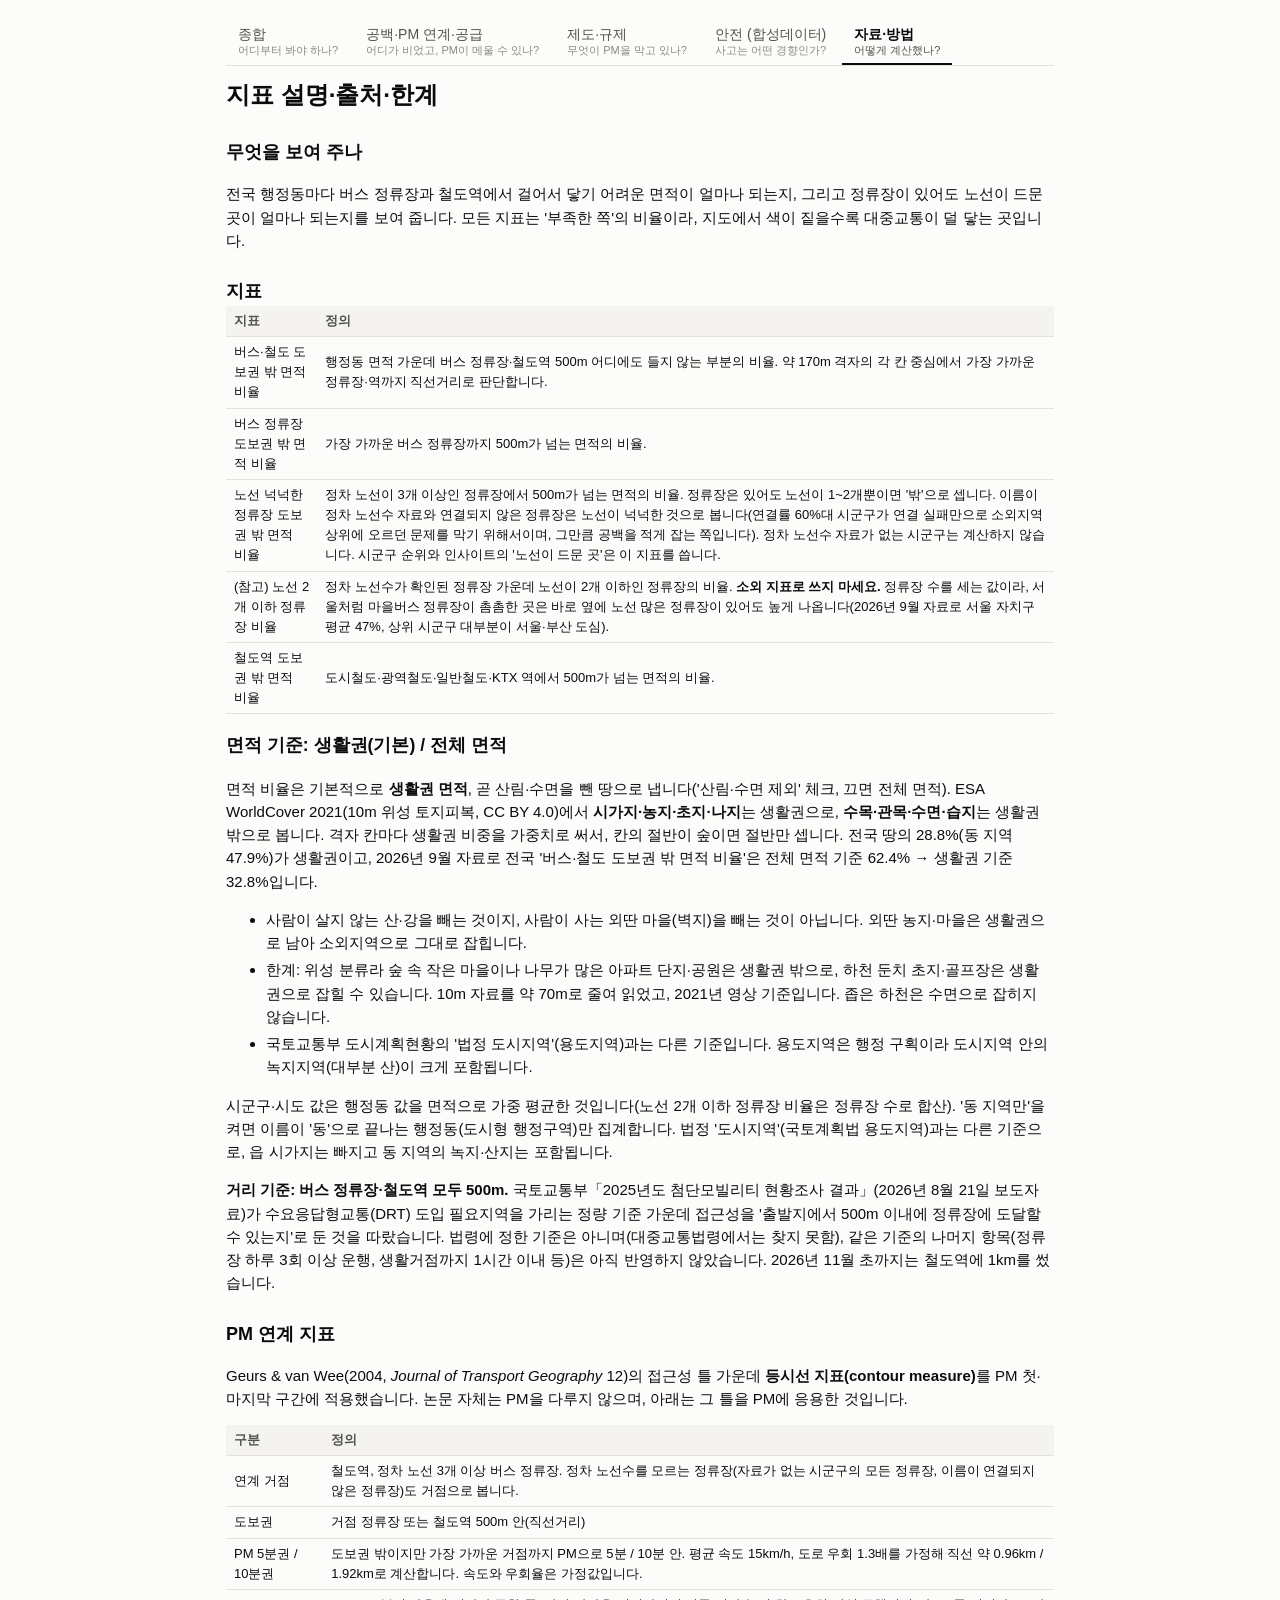
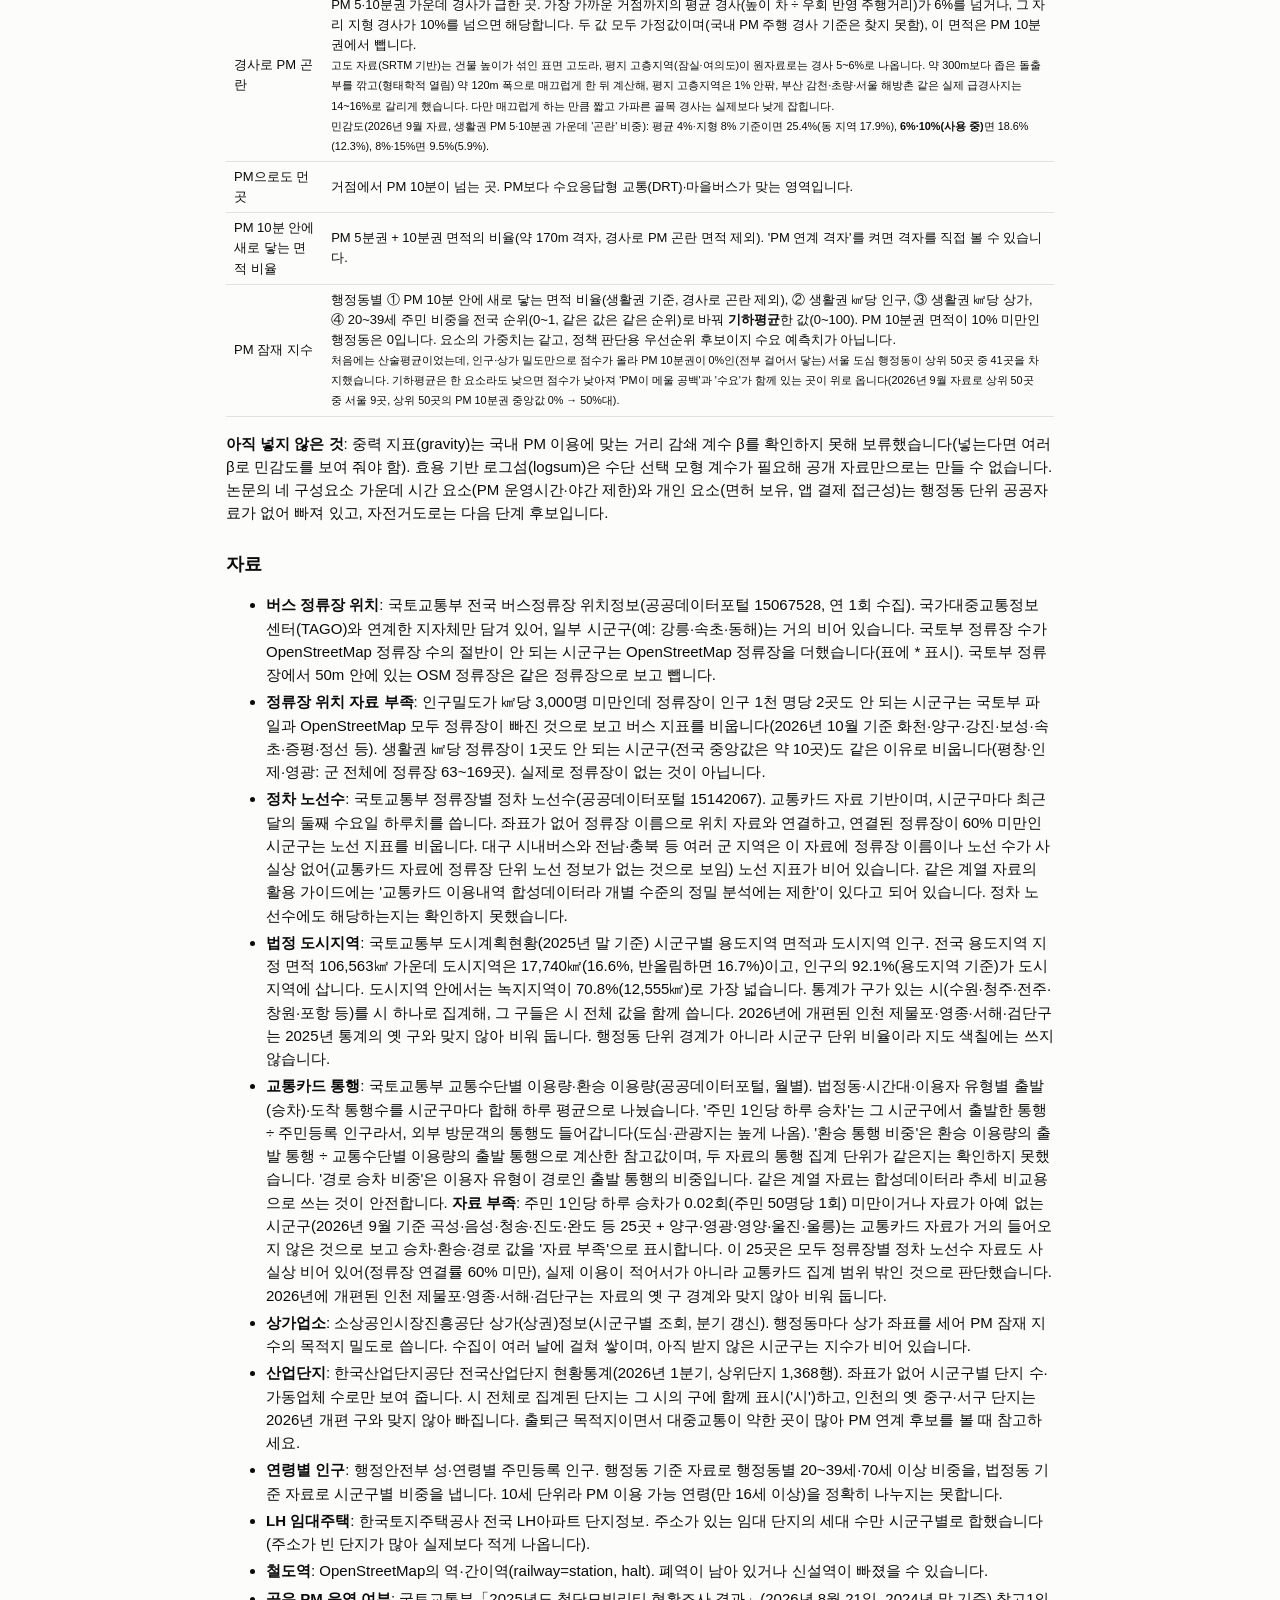
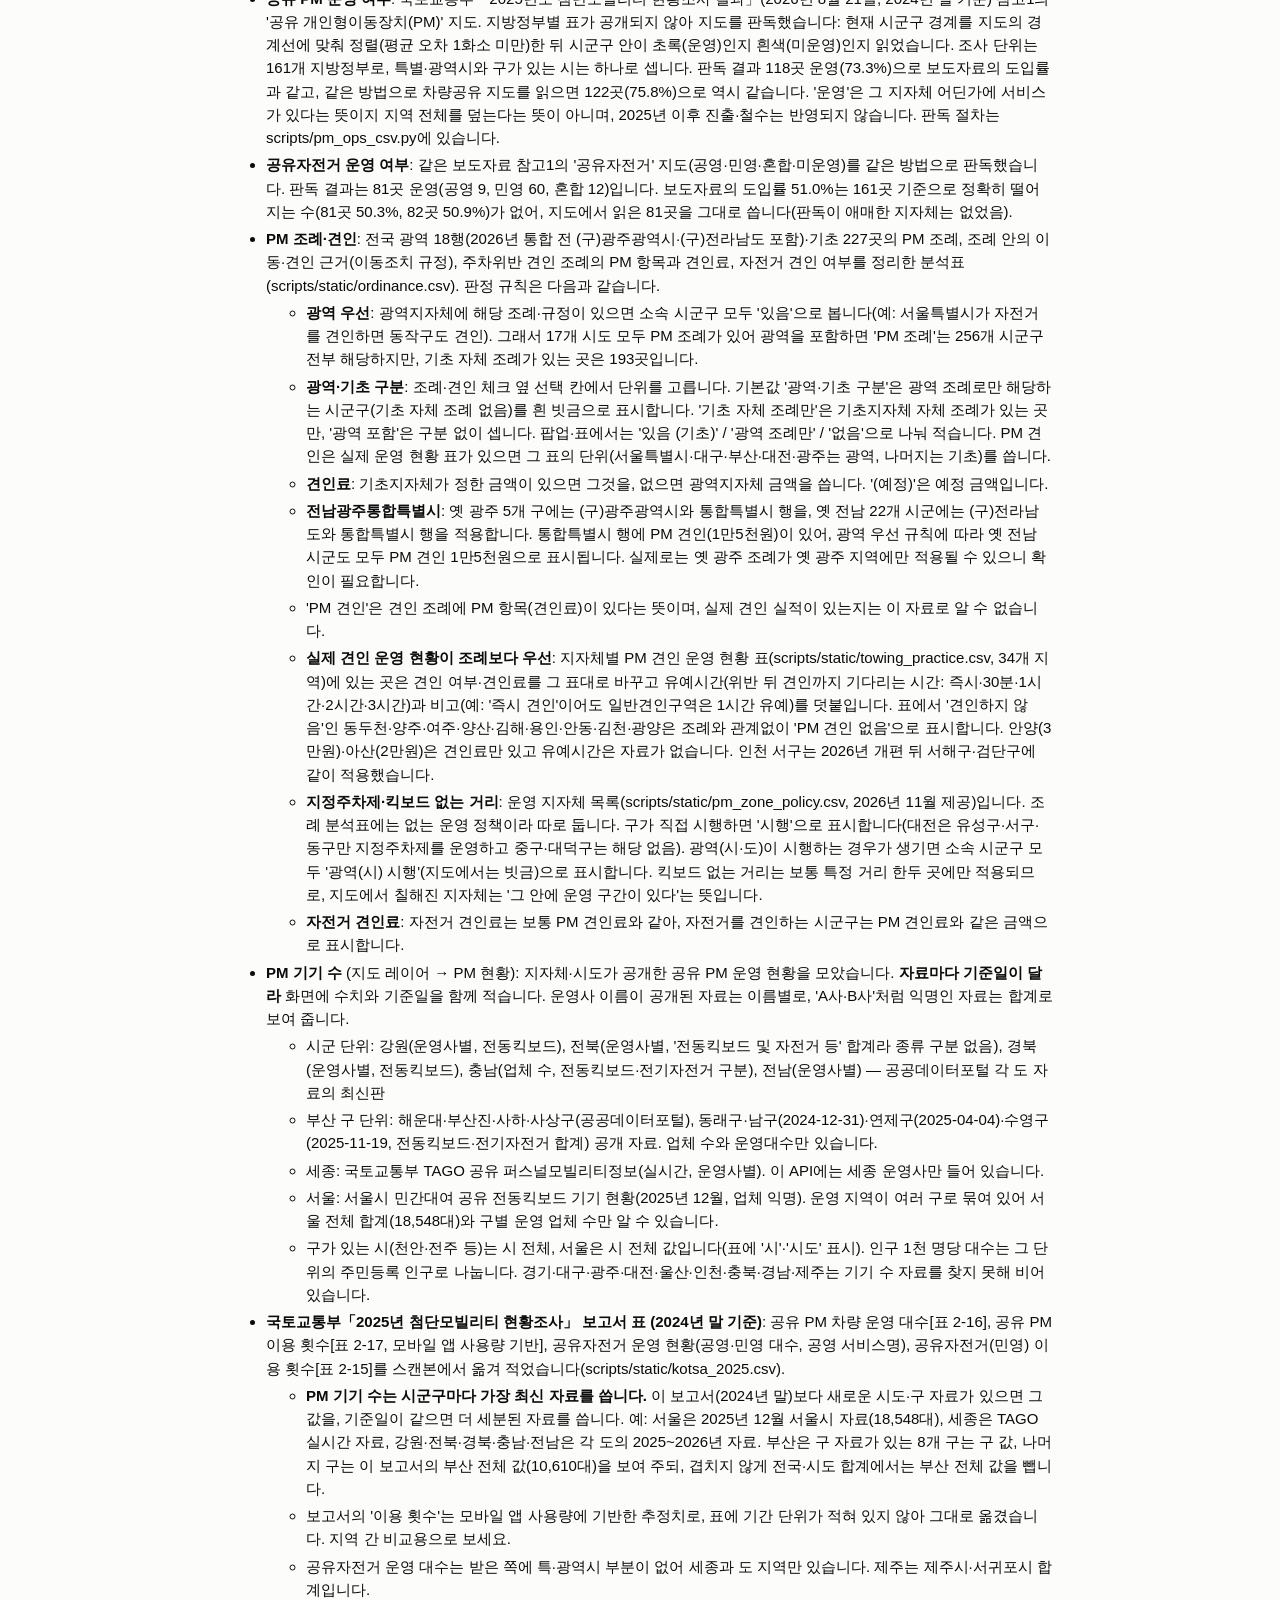
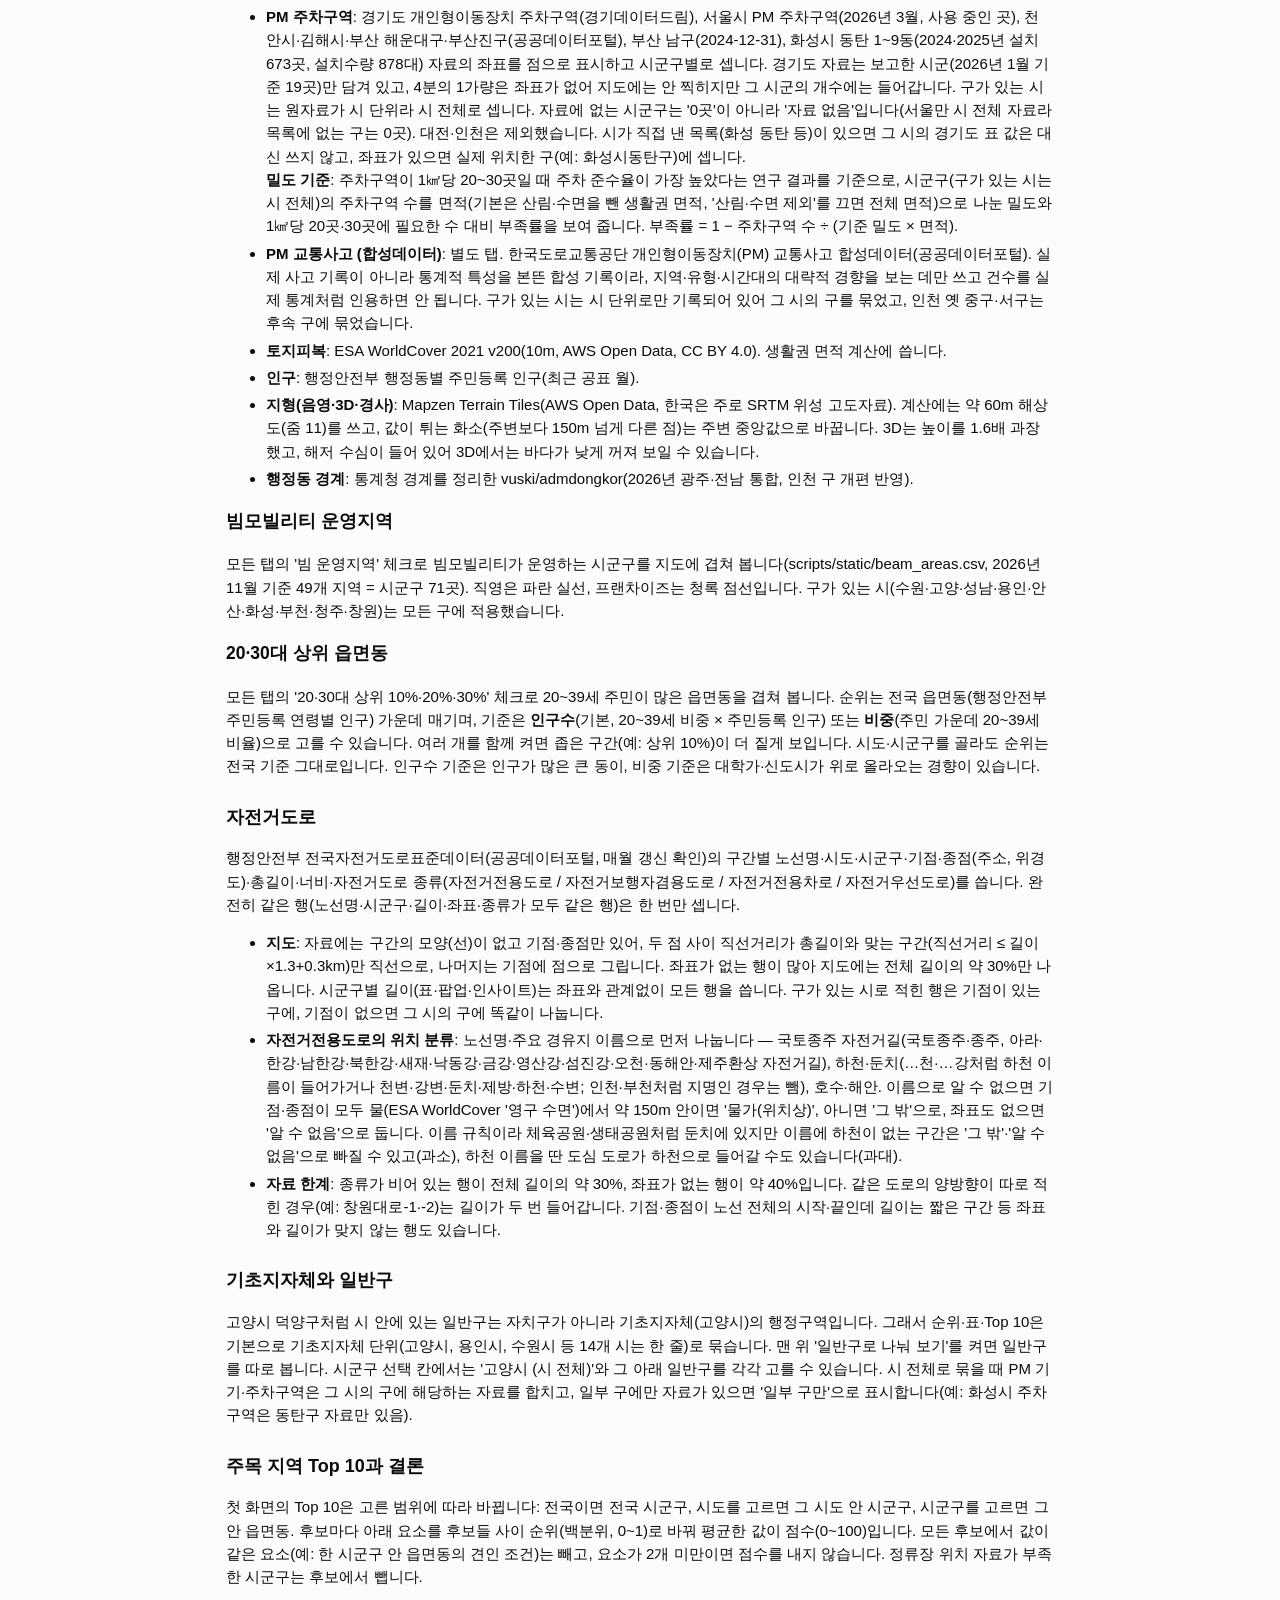
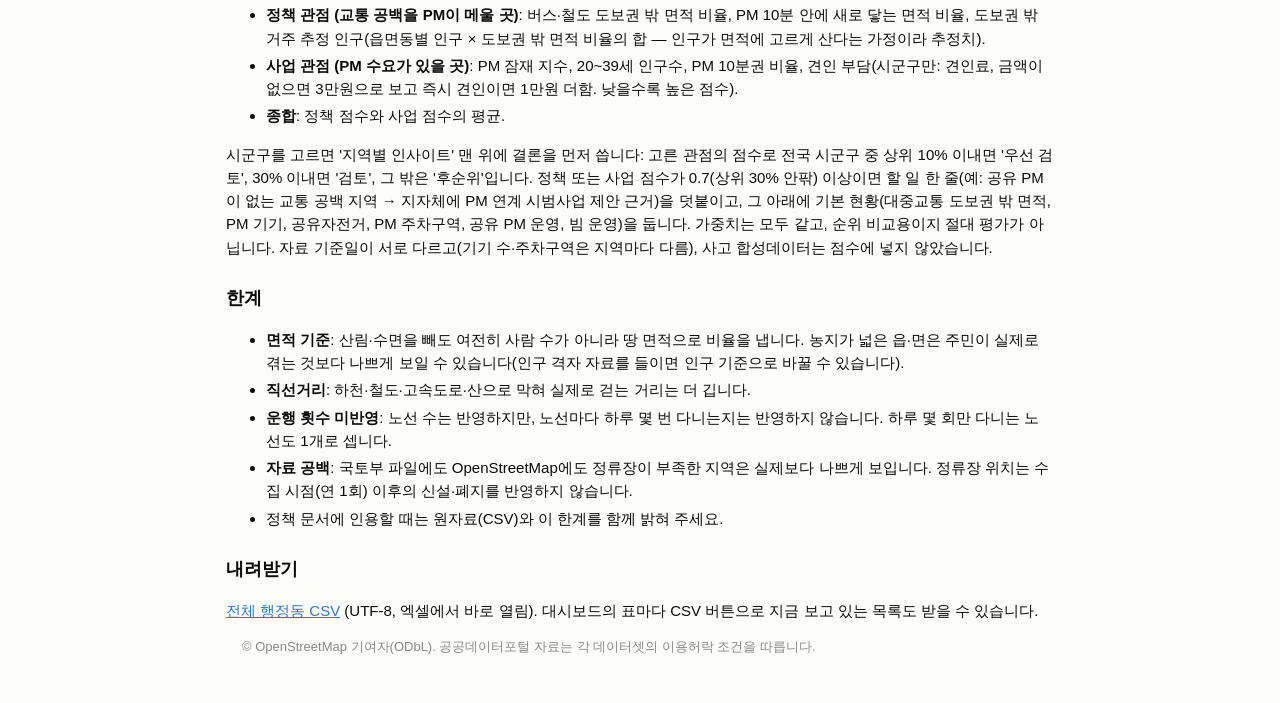
==== site/about.html @ 27a6f48d "자전거도로 (전국자전거도로표준데이터): 지도 레이어, 시군구별 길이, 전용도로의 하천·국토종주 비중 - fetch.py: bike_road (30일마다) - build.py: 구간" ====
<!doctype html>
<html lang="ko">
<head>
<meta charset="utf-8">
<meta name="viewport" content="width=device-width, initial-scale=1">
<title>지표 설명 · PM 대동여지도</title>
<link rel="stylesheet" href="style.css">
<style>main { max-width: 860px; margin: 0 auto; padding: 20px 16px 40px; } h2 { margin-top: 26px; } li { margin: 4px 0; } td, th { text-align: left; white-space: normal; }</style>
</head>
<body>
<main>
  <nav class="tabs"><a href="index.html#all">종합<small>어디부터 봐야 하나?</small></a><a href="index.html#pm">공백·PM 연계·공급<small>어디가 비었고, PM이 메울 수 있나?</small></a><a href="index.html#policy">제도·규제<small>무엇이 PM을 막고 있나?</small></a><a href="accidents.html">안전 (합성데이터)<small>사고는 어떤 경향인가?</small></a><a href="about.html" class="on" aria-current="page">자료·방법<small>어떻게 계산했나?</small></a></nav>
<h1>지표 설명·출처·한계</h1>

<h2>무엇을 보여 주나</h2>
<p>전국 행정동마다 버스 정류장과 철도역에서 걸어서 닿기 어려운 면적이 얼마나 되는지, 그리고 정류장이 있어도 노선이 드문 곳이 얼마나 되는지를 보여 줍니다. 모든 지표는 '부족한 쪽'의 비율이라, 지도에서 색이 짙을수록 대중교통이 덜 닿는 곳입니다.</p>

<h2>지표</h2>
<table>
<tr><th>지표</th><th>정의</th></tr>
<tr><td>버스·철도 도보권 밖 면적 비율</td><td>행정동 면적 가운데 버스 정류장·철도역 500m 어디에도 들지 않는 부분의 비율. 약 170m 격자의 각 칸 중심에서 가장 가까운 정류장·역까지 직선거리로 판단합니다.</td></tr>
<tr><td>버스 정류장 도보권 밖 면적 비율</td><td>가장 가까운 버스 정류장까지 500m가 넘는 면적의 비율.</td></tr>
<tr><td>노선 넉넉한 정류장 도보권 밖 면적 비율</td><td>정차 노선이 3개 이상인 정류장에서 500m가 넘는 면적의 비율. 정류장은 있어도 노선이 1~2개뿐이면 '밖'으로 셉니다. 이름이 정차 노선수 자료와 연결되지 않은 정류장은 노선이 넉넉한 것으로 봅니다(연결률 60%대 시군구가 연결 실패만으로 소외지역 상위에 오르던 문제를 막기 위해서이며, 그만큼 공백을 적게 잡는 쪽입니다). 정차 노선수 자료가 없는 시군구는 계산하지 않습니다. 시군구 순위와 인사이트의 '노선이 드문 곳'은 이 지표를 씁니다.</td></tr>
<tr><td>(참고) 노선 2개 이하 정류장 비율</td><td>정차 노선수가 확인된 정류장 가운데 노선이 2개 이하인 정류장의 비율. <b>소외 지표로 쓰지 마세요.</b> 정류장 수를 세는 값이라, 서울처럼 마을버스 정류장이 촘촘한 곳은 바로 옆에 노선 많은 정류장이 있어도 높게 나옵니다(2026년 9월 자료로 서울 자치구 평균 47%, 상위 시군구 대부분이 서울·부산 도심).</td></tr>
<tr><td>철도역 도보권 밖 면적 비율</td><td>도시철도·광역철도·일반철도·KTX 역에서 500m가 넘는 면적의 비율.</td></tr>
</table>
<h3>면적 기준: 생활권(기본) / 전체 면적</h3>
<p>면적 비율은 기본적으로 <b>생활권 면적</b>, 곧 산림·수면을 뺀 땅으로 냅니다('산림·수면 제외' 체크, 끄면 전체 면적). ESA WorldCover 2021(10m 위성 토지피복, CC BY 4.0)에서 <b>시가지·농지·초지·나지</b>는 생활권으로, <b>수목·관목·수면·습지</b>는 생활권 밖으로 봅니다. 격자 칸마다 생활권 비중을 가중치로 써서, 칸의 절반이 숲이면 절반만 셉니다. 전국 땅의 28.8%(동 지역 47.9%)가 생활권이고, 2026년 9월 자료로 전국 '버스·철도 도보권 밖 면적 비율'은 전체 면적 기준 62.4% → 생활권 기준 32.8%입니다.</p>
<ul>
<li>사람이 살지 않는 산·강을 빼는 것이지, 사람이 사는 외딴 마을(벽지)을 빼는 것이 아닙니다. 외딴 농지·마을은 생활권으로 남아 소외지역으로 그대로 잡힙니다.</li>
<li>한계: 위성 분류라 숲 속 작은 마을이나 나무가 많은 아파트 단지·공원은 생활권 밖으로, 하천 둔치 초지·골프장은 생활권으로 잡힐 수 있습니다. 10m 자료를 약 70m로 줄여 읽었고, 2021년 영상 기준입니다. 좁은 하천은 수면으로 잡히지 않습니다.</li>
<li>국토교통부 도시계획현황의 '법정 도시지역'(용도지역)과는 다른 기준입니다. 용도지역은 행정 구획이라 도시지역 안의 녹지지역(대부분 산)이 크게 포함됩니다.</li>
</ul>
<p>시군구·시도 값은 행정동 값을 면적으로 가중 평균한 것입니다(노선 2개 이하 정류장 비율은 정류장 수로 합산). '동 지역만'을 켜면 이름이 '동'으로 끝나는 행정동(도시형 행정구역)만 집계합니다. 법정 '도시지역'(국토계획법 용도지역)과는 다른 기준으로, 읍 시가지는 빠지고 동 지역의 녹지·산지는 포함됩니다.</p>
<p><b>거리 기준: 버스 정류장·철도역 모두 500m.</b> 국토교통부「2025년도 첨단모빌리티 현황조사 결과」(2026년 8월 21일 보도자료)가 수요응답형교통(DRT) 도입 필요지역을 가리는 정량 기준 가운데 접근성을 '출발지에서 500m 이내에 정류장에 도달할 수 있는지'로 둔 것을 따랐습니다. 법령에 정한 기준은 아니며(대중교통법령에서는 찾지 못함), 같은 기준의 나머지 항목(정류장 하루 3회 이상 운행, 생활거점까지 1시간 이내 등)은 아직 반영하지 않았습니다. 2026년 11월 초까지는 철도역에 1km를 썼습니다.</p>

<h2>PM 연계 지표</h2>
<p>Geurs &amp; van Wee(2004, <i>Journal of Transport Geography</i> 12)의 접근성 틀 가운데 <b>등시선 지표(contour measure)</b>를 PM 첫·마지막 구간에 적용했습니다. 논문 자체는 PM을 다루지 않으며, 아래는 그 틀을 PM에 응용한 것입니다.</p>
<table>
<tr><th>구분</th><th>정의</th></tr>
<tr><td>연계 거점</td><td>철도역, 정차 노선 3개 이상 버스 정류장. 정차 노선수를 모르는 정류장(자료가 없는 시군구의 모든 정류장, 이름이 연결되지 않은 정류장)도 거점으로 봅니다.</td></tr>
<tr><td>도보권</td><td>거점 정류장 또는 철도역 500m 안(직선거리)</td></tr>
<tr><td>PM 5분권 / 10분권</td><td>도보권 밖이지만 가장 가까운 거점까지 PM으로 5분 / 10분 안. 평균 속도 15km/h, 도로 우회 1.3배를 가정해 직선 약 0.96km / 1.92km로 계산합니다. 속도와 우회율은 가정값입니다.</td></tr>
<tr><td>경사로 PM 곤란</td><td>PM 5·10분권 가운데 경사가 급한 곳. 가장 가까운 거점까지의 평균 경사(높이 차 ÷ 우회 반영 주행거리)가 6%를 넘거나, 그 자리 지형 경사가 10%를 넘으면 해당합니다. 두 값 모두 가정값이며(국내 PM 주행 경사 기준은 찾지 못함), 이 면적은 PM 10분권에서 뺍니다.<br><small>고도 자료(SRTM 기반)는 건물 높이가 섞인 표면 고도라, 평지 고층지역(잠실·여의도)이 원자료로는 경사 5~6%로 나옵니다. 약 300m보다 좁은 돌출부를 깎고(형태학적 열림) 약 120m 폭으로 매끄럽게 한 뒤 계산해, 평지 고층지역은 1% 안팎, 부산 감천·초량·서울 해방촌 같은 실제 급경사지는 14~16%로 갈리게 했습니다. 다만 매끄럽게 하는 만큼 짧고 가파른 골목 경사는 실제보다 낮게 잡힙니다.</small><br><small>민감도(2026년 9월 자료, 생활권 PM 5·10분권 가운데 '곤란' 비중): 평균 4%·지형 8% 기준이면 25.4%(동 지역 17.9%), <b>6%·10%(사용 중)</b>면 18.6%(12.3%), 8%·15%면 9.5%(5.9%).</small></td></tr>
<tr><td>PM으로도 먼 곳</td><td>거점에서 PM 10분이 넘는 곳. PM보다 수요응답형 교통(DRT)·마을버스가 맞는 영역입니다.</td></tr>
<tr><td>PM 10분 안에 새로 닿는 면적 비율</td><td>PM 5분권 + 10분권 면적의 비율(약 170m 격자, 경사로 PM 곤란 면적 제외). 'PM 연계 격자'를 켜면 격자를 직접 볼 수 있습니다.</td></tr>
<tr><td>PM 잠재 지수</td><td>행정동별 ① PM 10분 안에 새로 닿는 면적 비율(생활권 기준, 경사로 곤란 제외), ② 생활권 ㎢당 인구, ③ 생활권 ㎢당 상가, ④ 20~39세 주민 비중을 전국 순위(0~1, 같은 값은 같은 순위)로 바꿔 <b>기하평균</b>한 값(0~100). PM 10분권 면적이 10% 미만인 행정동은 0입니다. 요소의 가중치는 같고, 정책 판단용 우선순위 후보이지 수요 예측치가 아닙니다.<br><small>처음에는 산술평균이었는데, 인구·상가 밀도만으로 점수가 올라 PM 10분권이 0%인(전부 걸어서 닿는) 서울 도심 행정동이 상위 50곳 중 41곳을 차지했습니다. 기하평균은 한 요소라도 낮으면 점수가 낮아져 'PM이 메울 공백'과 '수요'가 함께 있는 곳이 위로 옵니다(2026년 9월 자료로 상위 50곳 중 서울 9곳, 상위 50곳의 PM 10분권 중앙값 0% → 50%대).</small></td></tr>
</table>
<p><b>아직 넣지 않은 것</b>: 중력 지표(gravity)는 국내 PM 이용에 맞는 거리 감쇄 계수 β를 확인하지 못해 보류했습니다(넣는다면 여러 β로 민감도를 보여 줘야 함). 효용 기반 로그섬(logsum)은 수단 선택 모형 계수가 필요해 공개 자료만으로는 만들 수 없습니다. 논문의 네 구성요소 가운데 시간 요소(PM 운영시간·야간 제한)와 개인 요소(면허 보유, 앱 결제 접근성)는 행정동 단위 공공자료가 없어 빠져 있고, 자전거도로는 다음 단계 후보입니다.</p>

<h2>자료</h2>
<ul>
<li><b>버스 정류장 위치</b>: 국토교통부 전국 버스정류장 위치정보(공공데이터포털 15067528, 연 1회 수집). 국가대중교통정보센터(TAGO)와 연계한 지자체만 담겨 있어, 일부 시군구(예: 강릉·속초·동해)는 거의 비어 있습니다. 국토부 정류장 수가 OpenStreetMap 정류장 수의 절반이 안 되는 시군구는 OpenStreetMap 정류장을 더했습니다(표에 * 표시). 국토부 정류장에서 50m 안에 있는 OSM 정류장은 같은 정류장으로 보고 뺍니다.</li>
<li><b>정류장 위치 자료 부족</b>: 인구밀도가 ㎢당 3,000명 미만인데 정류장이 인구 1천 명당 2곳도 안 되는 시군구는 국토부 파일과 OpenStreetMap 모두 정류장이 빠진 것으로 보고 버스 지표를 비웁니다(2026년 10월 기준 화천·양구·강진·보성·속초·증평·정선 등). 생활권 ㎢당 정류장이 1곳도 안 되는 시군구(전국 중앙값은 약 10곳)도 같은 이유로 비웁니다(평창·인제·영광: 군 전체에 정류장 63~169곳). 실제로 정류장이 없는 것이 아닙니다.</li>
<li><b>정차 노선수</b>: 국토교통부 정류장별 정차 노선수(공공데이터포털 15142067). 교통카드 자료 기반이며, 시군구마다 최근 달의 둘째 수요일 하루치를 씁니다. 좌표가 없어 정류장 이름으로 위치 자료와 연결하고, 연결된 정류장이 60% 미만인 시군구는 노선 지표를 비웁니다. 대구 시내버스와 전남·충북 등 여러 군 지역은 이 자료에 정류장 이름이나 노선 수가 사실상 없어(교통카드 자료에 정류장 단위 노선 정보가 없는 것으로 보임) 노선 지표가 비어 있습니다. 같은 계열 자료의 활용 가이드에는 '교통카드 이용내역 합성데이터라 개별 수준의 정밀 분석에는 제한'이 있다고 되어 있습니다. 정차 노선수에도 해당하는지는 확인하지 못했습니다.</li>
<li><b>법정 도시지역</b>: 국토교통부 도시계획현황(2025년 말 기준) 시군구별 용도지역 면적과 도시지역 인구. 전국 용도지역 지정 면적 106,563㎢ 가운데 도시지역은 17,740㎢(16.6%, 반올림하면 16.7%)이고, 인구의 92.1%(용도지역 기준)가 도시지역에 삽니다. 도시지역 안에서는 녹지지역이 70.8%(12,555㎢)로 가장 넓습니다. 통계가 구가 있는 시(수원·청주·전주·창원·포항 등)를 시 하나로 집계해, 그 구들은 시 전체 값을 함께 씁니다. 2026년에 개편된 인천 제물포·영종·서해·검단구는 2025년 통계의 옛 구와 맞지 않아 비워 둡니다. 행정동 단위 경계가 아니라 시군구 단위 비율이라 지도 색칠에는 쓰지 않습니다.</li>
<li><b>교통카드 통행</b>: 국토교통부 교통수단별 이용량·환승 이용량(공공데이터포털, 월별). 법정동·시간대·이용자 유형별 출발(승차)·도착 통행수를 시군구마다 합해 하루 평균으로 나눴습니다. '주민 1인당 하루 승차'는 그 시군구에서 출발한 통행 ÷ 주민등록 인구라서, 외부 방문객의 통행도 들어갑니다(도심·관광지는 높게 나옴). '환승 통행 비중'은 환승 이용량의 출발 통행 ÷ 교통수단별 이용량의 출발 통행으로 계산한 참고값이며, 두 자료의 통행 집계 단위가 같은지는 확인하지 못했습니다. '경로 승차 비중'은 이용자 유형이 경로인 출발 통행의 비중입니다. 같은 계열 자료는 합성데이터라 추세 비교용으로 쓰는 것이 안전합니다. <b>자료 부족</b>: 주민 1인당 하루 승차가 0.02회(주민 50명당 1회) 미만이거나 자료가 아예 없는 시군구(2026년 9월 기준 곡성·음성·청송·진도·완도 등 25곳 + 양구·영광·영양·울진·울릉)는 교통카드 자료가 거의 들어오지 않은 것으로 보고 승차·환승·경로 값을 '자료 부족'으로 표시합니다. 이 25곳은 모두 정류장별 정차 노선수 자료도 사실상 비어 있어(정류장 연결률 60% 미만), 실제 이용이 적어서가 아니라 교통카드 집계 범위 밖인 것으로 판단했습니다. 2026년에 개편된 인천 제물포·영종·서해·검단구는 자료의 옛 구 경계와 맞지 않아 비워 둡니다.</li>
<li><b>상가업소</b>: 소상공인시장진흥공단 상가(상권)정보(시군구별 조회, 분기 갱신). 행정동마다 상가 좌표를 세어 PM 잠재 지수의 목적지 밀도로 씁니다. 수집이 여러 날에 걸쳐 쌓이며, 아직 받지 않은 시군구는 지수가 비어 있습니다.</li>
<li><b>산업단지</b>: 한국산업단지공단 전국산업단지 현황통계(2026년 1분기, 상위단지 1,368행). 좌표가 없어 시군구별 단지 수·가동업체 수로만 보여 줍니다. 시 전체로 집계된 단지는 그 시의 구에 함께 표시('시')하고, 인천의 옛 중구·서구 단지는 2026년 개편 구와 맞지 않아 빠집니다. 출퇴근 목적지이면서 대중교통이 약한 곳이 많아 PM 연계 후보를 볼 때 참고하세요.</li>
<li><b>연령별 인구</b>: 행정안전부 성·연령별 주민등록 인구. 행정동 기준 자료로 행정동별 20~39세·70세 이상 비중을, 법정동 기준 자료로 시군구별 비중을 냅니다. 10세 단위라 PM 이용 가능 연령(만 16세 이상)을 정확히 나누지는 못합니다.</li>
<li><b>LH 임대주택</b>: 한국토지주택공사 전국 LH아파트 단지정보. 주소가 있는 임대 단지의 세대 수만 시군구별로 합했습니다(주소가 빈 단지가 많아 실제보다 적게 나옵니다).</li>
<li><b>철도역</b>: OpenStreetMap의 역·간이역(railway=station, halt). 폐역이 남아 있거나 신설역이 빠졌을 수 있습니다.</li>
<li><b>공유 PM 운영 여부</b>: 국토교통부「2025년도 첨단모빌리티 현황조사 결과」(2026년 8월 21일, 2024년 말 기준) 참고1의 '공유 개인형이동장치(PM)' 지도. 지방정부별 표가 공개되지 않아 지도를 판독했습니다: 현재 시군구 경계를 지도의 경계선에 맞춰 정렬(평균 오차 1화소 미만)한 뒤 시군구 안이 초록(운영)인지 흰색(미운영)인지 읽었습니다. 조사 단위는 161개 지방정부로, 특별·광역시와 구가 있는 시는 하나로 셉니다. 판독 결과 118곳 운영(73.3%)으로 보도자료의 도입률과 같고, 같은 방법으로 차량공유 지도를 읽으면 122곳(75.8%)으로 역시 같습니다. '운영'은 그 지자체 어딘가에 서비스가 있다는 뜻이지 지역 전체를 덮는다는 뜻이 아니며, 2025년 이후 진출·철수는 반영되지 않습니다. 판독 절차는 scripts/pm_ops_csv.py에 있습니다.</li>
<li><b>공유자전거 운영 여부</b>: 같은 보도자료 참고1의 '공유자전거' 지도(공영·민영·혼합·미운영)를 같은 방법으로 판독했습니다. 판독 결과는 81곳 운영(공영 9, 민영 60, 혼합 12)입니다. 보도자료의 도입률 51.0%는 161곳 기준으로 정확히 떨어지는 수(81곳 50.3%, 82곳 50.9%)가 없어, 지도에서 읽은 81곳을 그대로 씁니다(판독이 애매한 지자체는 없었음).</li>
<li><b>PM 조례·견인</b>: 전국 광역 18행(2026년 통합 전 (구)광주광역시·(구)전라남도 포함)·기초 227곳의 PM 조례, 조례 안의 이동·견인 근거(이동조치 규정), 주차위반 견인 조례의 PM 항목과 견인료, 자전거 견인 여부를 정리한 분석표(scripts/static/ordinance.csv). 판정 규칙은 다음과 같습니다.
  <ul>
  <li><b>광역 우선</b>: 광역지자체에 해당 조례·규정이 있으면 소속 시군구 모두 '있음'으로 봅니다(예: 서울특별시가 자전거를 견인하면 동작구도 견인). 그래서 17개 시도 모두 PM 조례가 있어 광역을 포함하면 'PM 조례'는 256개 시군구 전부 해당하지만, 기초 자체 조례가 있는 곳은 193곳입니다.</li>
  <li><b>광역·기초 구분</b>: 조례·견인 체크 옆 선택 칸에서 단위를 고릅니다. 기본값 '광역·기초 구분'은 광역 조례로만 해당하는 시군구(기초 자체 조례 없음)를 흰 빗금으로 표시합니다. '기초 자체 조례만'은 기초지자체 자체 조례가 있는 곳만, '광역 포함'은 구분 없이 셉니다. 팝업·표에서는 '있음 (기초)' / '광역 조례만' / '없음'으로 나눠 적습니다. PM 견인은 실제 운영 현황 표가 있으면 그 표의 단위(서울특별시·대구·부산·대전·광주는 광역, 나머지는 기초)를 씁니다.</li>
  <li><b>견인료</b>: 기초지자체가 정한 금액이 있으면 그것을, 없으면 광역지자체 금액을 씁니다. '(예정)'은 예정 금액입니다.</li>
  <li><b>전남광주통합특별시</b>: 옛 광주 5개 구에는 (구)광주광역시와 통합특별시 행을, 옛 전남 22개 시군에는 (구)전라남도와 통합특별시 행을 적용합니다. 통합특별시 행에 PM 견인(1만5천원)이 있어, 광역 우선 규칙에 따라 옛 전남 시군도 모두 PM 견인 1만5천원으로 표시됩니다. 실제로는 옛 광주 조례가 옛 광주 지역에만 적용될 수 있으니 확인이 필요합니다.</li>
  <li>'PM 견인'은 견인 조례에 PM 항목(견인료)이 있다는 뜻이며, 실제 견인 실적이 있는지는 이 자료로 알 수 없습니다.</li>
  <li><b>실제 견인 운영 현황이 조례보다 우선</b>: 지자체별 PM 견인 운영 현황 표(scripts/static/towing_practice.csv, 34개 지역)에 있는 곳은 견인 여부·견인료를 그 표대로 바꾸고 유예시간(위반 뒤 견인까지 기다리는 시간: 즉시·30분·1시간·2시간·3시간)과 비고(예: '즉시 견인'이어도 일반견인구역은 1시간 유예)를 덧붙입니다. 표에서 '견인하지 않음'인 동두천·양주·여주·양산·김해·용인·안동·김천·광양은 조례와 관계없이 'PM 견인 없음'으로 표시합니다. 안양(3만원)·아산(2만원)은 견인료만 있고 유예시간은 자료가 없습니다. 인천 서구는 2026년 개편 뒤 서해구·검단구에 같이 적용했습니다.</li>
  <li><b>지정주차제·킥보드 없는 거리</b>: 운영 지자체 목록(scripts/static/pm_zone_policy.csv, 2026년 11월 제공)입니다. 조례 분석표에는 없는 운영 정책이라 따로 둡니다. 구가 직접 시행하면 '시행'으로 표시합니다(대전은 유성구·서구·동구만 지정주차제를 운영하고 중구·대덕구는 해당 없음). 광역(시·도)이 시행하는 경우가 생기면 소속 시군구 모두 '광역(시) 시행'(지도에서는 빗금)으로 표시합니다. 킥보드 없는 거리는 보통 특정 거리 한두 곳에만 적용되므로, 지도에서 칠해진 지자체는 '그 안에 운영 구간이 있다'는 뜻입니다.</li>
  <li><b>자전거 견인료</b>: 자전거 견인료는 보통 PM 견인료와 같아, 자전거를 견인하는 시군구는 PM 견인료와 같은 금액으로 표시합니다.</li>
  </ul></li>
<li><b>PM 기기 수</b> (지도 레이어 → PM 현황): 지자체·시도가 공개한 공유 PM 운영 현황을 모았습니다. <b>자료마다 기준일이 달라</b> 화면에 수치와 기준일을 함께 적습니다. 운영사 이름이 공개된 자료는 이름별로, 'A사·B사'처럼 익명인 자료는 합계로 보여 줍니다.
  <ul>
  <li>시군 단위: 강원(운영사별, 전동킥보드), 전북(운영사별, '전동킥보드 및 자전거 등' 합계라 종류 구분 없음), 경북(운영사별, 전동킥보드), 충남(업체 수, 전동킥보드·전기자전거 구분), 전남(운영사별) — 공공데이터포털 각 도 자료의 최신판</li>
  <li>부산 구 단위: 해운대·부산진·사하·사상구(공공데이터포털), 동래구·남구(2024-12-31)·연제구(2025-04-04)·수영구(2025-11-19, 전동킥보드·전기자전거 합계) 공개 자료. 업체 수와 운영대수만 있습니다.</li>
  <li>세종: 국토교통부 TAGO 공유 퍼스널모빌리티정보(실시간, 운영사별). 이 API에는 세종 운영사만 들어 있습니다.</li>
  <li>서울: 서울시 민간대여 공유 전동킥보드 기기 현황(2025년 12월, 업체 익명). 운영 지역이 여러 구로 묶여 있어 서울 전체 합계(18,548대)와 구별 운영 업체 수만 알 수 있습니다.</li>
  <li>구가 있는 시(천안·전주 등)는 시 전체, 서울은 시 전체 값입니다(표에 '시'·'시도' 표시). 인구 1천 명당 대수는 그 단위의 주민등록 인구로 나눕니다. 경기·대구·광주·대전·울산·인천·충북·경남·제주는 기기 수 자료를 찾지 못해 비어 있습니다.</li>
  </ul></li>
<li><b>국토교통부「2025년 첨단모빌리티 현황조사」 보고서 표 (2024년 말 기준)</b>: 공유 PM 차량 운영 대수[표 2-16], 공유 PM 이용 횟수[표 2-17, 모바일 앱 사용량 기반], 공유자전거 운영 현황(공영·민영 대수, 공영 서비스명), 공유자전거(민영) 이용 횟수[표 2-15]를 스캔본에서 옮겨 적었습니다(scripts/static/kotsa_2025.csv).
  <ul>
  <li><b>PM 기기 수는 시군구마다 가장 최신 자료를 씁니다.</b> 이 보고서(2024년 말)보다 새로운 시도·구 자료가 있으면 그 값을, 기준일이 같으면 더 세분된 자료를 씁니다. 예: 서울은 2025년 12월 서울시 자료(18,548대), 세종은 TAGO 실시간 자료, 강원·전북·경북·충남·전남은 각 도의 2025~2026년 자료. 부산은 구 자료가 있는 8개 구는 구 값, 나머지 구는 이 보고서의 부산 전체 값(10,610대)을 보여 주되, 겹치지 않게 전국·시도 합계에서는 부산 전체 값을 뺍니다.</li>
  <li>보고서의 '이용 횟수'는 모바일 앱 사용량에 기반한 추정치로, 표에 기간 단위가 적혀 있지 않아 그대로 옮겼습니다. 지역 간 비교용으로 보세요.</li>
  <li>공유자전거 운영 대수는 받은 쪽에 특·광역시 부분이 없어 세종과 도 지역만 있습니다. 제주는 제주시·서귀포시 합계입니다.</li>
  </ul></li>
<li><b>PM 주차구역</b>: 경기도 개인형이동장치 주차구역(경기데이터드림), 서울시 PM 주차구역(2026년 3월, 사용 중인 곳), 천안시·김해시·부산 해운대구·부산진구(공공데이터포털), 부산 남구(2024-12-31), 화성시 동탄 1~9동(2024·2025년 설치 673곳, 설치수량 878대) 자료의 좌표를 점으로 표시하고 시군구별로 셉니다. 경기도 자료는 보고한 시군(2026년 1월 기준 19곳)만 담겨 있고, 4분의 1가량은 좌표가 없어 지도에는 안 찍히지만 그 시군의 개수에는 들어갑니다. 구가 있는 시는 원자료가 시 단위라 시 전체로 셉니다. 자료에 없는 시군구는 '0곳'이 아니라 '자료 없음'입니다(서울만 시 전체 자료라 목록에 없는 구는 0곳). 대전·인천은 제외했습니다. 시가 직접 낸 목록(화성 동탄 등)이 있으면 그 시의 경기도 표 값은 대신 쓰지 않고, 좌표가 있으면 실제 위치한 구(예: 화성시동탄구)에 셉니다.
  <br><b>밀도 기준</b>: 주차구역이 1㎢당 20~30곳일 때 주차 준수율이 가장 높았다는 연구 결과를 기준으로, 시군구(구가 있는 시는 시 전체)의 주차구역 수를 면적(기본은 산림·수면을 뺀 생활권 면적, '산림·수면 제외'를 끄면 전체 면적)으로 나눈 밀도와 1㎢당 20곳·30곳에 필요한 수 대비 부족률을 보여 줍니다. 부족률 = 1 − 주차구역 수 ÷ (기준 밀도 × 면적).</li>
<li><b>PM 교통사고 (합성데이터)</b>: 별도 탭. 한국도로교통공단 개인형이동장치(PM) 교통사고 합성데이터(공공데이터포털). 실제 사고 기록이 아니라 통계적 특성을 본뜬 합성 기록이라, 지역·유형·시간대의 대략적 경향을 보는 데만 쓰고 건수를 실제 통계처럼 인용하면 안 됩니다. 구가 있는 시는 시 단위로만 기록되어 있어 그 시의 구를 묶었고, 인천 옛 중구·서구는 후속 구에 묶었습니다.</li>
<li><b>토지피복</b>: ESA WorldCover 2021 v200(10m, AWS Open Data, CC BY 4.0). 생활권 면적 계산에 씁니다.</li>
<li><b>인구</b>: 행정안전부 행정동별 주민등록 인구(최근 공표 월).</li>
<li><b>지형(음영·3D·경사)</b>: Mapzen Terrain Tiles(AWS Open Data, 한국은 주로 SRTM 위성 고도자료). 계산에는 약 60m 해상도(줌 11)를 쓰고, 값이 튀는 화소(주변보다 150m 넘게 다른 점)는 주변 중앙값으로 바꿉니다. 3D는 높이를 1.6배 과장했고, 해저 수심이 들어 있어 3D에서는 바다가 낮게 꺼져 보일 수 있습니다.</li>
<li><b>행정동 경계</b>: 통계청 경계를 정리한 vuski/admdongkor(2026년 광주·전남 통합, 인천 구 개편 반영).</li>
</ul>

<h3>빔모빌리티 운영지역</h3>
<p>모든 탭의 '빔 운영지역' 체크로 빔모빌리티가 운영하는 시군구를 지도에 겹쳐 봅니다(scripts/static/beam_areas.csv, 2026년 11월 기준 49개 지역 = 시군구 71곳). 직영은 파란 실선, 프랜차이즈는 청록 점선입니다. 구가 있는 시(수원·고양·성남·용인·안산·화성·부천·청주·창원)는 모든 구에 적용했습니다.</p>

<h3>20·30대 상위 읍면동</h3>
<p>모든 탭의 '20·30대 상위 10%·20%·30%' 체크로 20~39세 주민이 많은 읍면동을 겹쳐 봅니다. 순위는 전국 읍면동(행정안전부 주민등록 연령별 인구) 가운데 매기며, 기준은 <b>인구수</b>(기본, 20~39세 비중 × 주민등록 인구) 또는 <b>비중</b>(주민 가운데 20~39세 비율)으로 고를 수 있습니다. 여러 개를 함께 켜면 좁은 구간(예: 상위 10%)이 더 짙게 보입니다. 시도·시군구를 골라도 순위는 전국 기준 그대로입니다. 인구수 기준은 인구가 많은 큰 동이, 비중 기준은 대학가·신도시가 위로 올라오는 경향이 있습니다.</p>

<h2 id="bike">자전거도로</h2>
<p>행정안전부 전국자전거도로표준데이터(공공데이터포털, 매월 갱신 확인)의 구간별 노선명·시도·시군구·기점·종점(주소, 위경도)·총길이·너비·자전거도로 종류(자전거전용도로 / 자전거보행자겸용도로 / 자전거전용차로 / 자전거우선도로)를 씁니다. 완전히 같은 행(노선명·시군구·길이·좌표·종류가 모두 같은 행)은 한 번만 셉니다.</p>
<ul>
  <li><b>지도</b>: 자료에는 구간의 모양(선)이 없고 기점·종점만 있어, 두 점 사이 직선거리가 총길이와 맞는 구간(직선거리 ≤ 길이×1.3+0.3km)만 직선으로, 나머지는 기점에 점으로 그립니다. 좌표가 없는 행이 많아 지도에는 전체 길이의 약 30%만 나옵니다. 시군구별 길이(표·팝업·인사이트)는 좌표와 관계없이 모든 행을 씁니다. 구가 있는 시로 적힌 행은 기점이 있는 구에, 기점이 없으면 그 시의 구에 똑같이 나눕니다.</li>
  <li><b>자전거전용도로의 위치 분류</b>: 노선명·주요 경유지 이름으로 먼저 나눕니다 — 국토종주 자전거길(국토종주·종주, 아라·한강·남한강·북한강·새재·낙동강·금강·영산강·섬진강·오천·동해안·제주환상 자전거길), 하천·둔치(…천·…강처럼 하천 이름이 들어가거나 천변·강변·둔치·제방·하천·수변; 인천·부천처럼 지명인 경우는 뺌), 호수·해안. 이름으로 알 수 없으면 기점·종점이 모두 물(ESA WorldCover '영구 수면')에서 약 150m 안이면 '물가(위치상)', 아니면 '그 밖'으로, 좌표도 없으면 '알 수 없음'으로 둡니다. 이름 규칙이라 체육공원·생태공원처럼 둔치에 있지만 이름에 하천이 없는 구간은 '그 밖'·'알 수 없음'으로 빠질 수 있고(과소), 하천 이름을 딴 도심 도로가 하천으로 들어갈 수도 있습니다(과대).</li>
  <li><b>자료 한계</b>: 종류가 비어 있는 행이 전체 길이의 약 30%, 좌표가 없는 행이 약 40%입니다. 같은 도로의 양방향이 따로 적힌 경우(예: 창원대로-1·-2)는 길이가 두 번 들어갑니다. 기점·종점이 노선 전체의 시작·끝인데 길이는 짧은 구간 등 좌표와 길이가 맞지 않는 행도 있습니다.</li>
</ul>

<h2 id="gu">기초지자체와 일반구</h2>
<p>고양시 덕양구처럼 시 안에 있는 일반구는 자치구가 아니라 기초지자체(고양시)의 행정구역입니다. 그래서 순위·표·Top 10은 기본으로 기초지자체 단위(고양시, 용인시, 수원시 등 14개 시는 한 줄)로 묶습니다. 맨 위 '일반구로 나눠 보기'를 켜면 일반구를 따로 봅니다. 시군구 선택 칸에서는 '고양시 (시 전체)'와 그 아래 일반구를 각각 고를 수 있습니다. 시 전체로 묶을 때 PM 기기·주차구역은 그 시의 구에 해당하는 자료를 합치고, 일부 구에만 자료가 있으면 '일부 구만'으로 표시합니다(예: 화성시 주차구역은 동탄구 자료만 있음).</p>

<h2 id="focus">주목 지역 Top 10과 결론</h2>
<p>첫 화면의 Top 10은 고른 범위에 따라 바뀝니다: 전국이면 전국 시군구, 시도를 고르면 그 시도 안 시군구, 시군구를 고르면 그 안 읍면동. 후보마다 아래 요소를 후보들 사이 순위(백분위, 0~1)로 바꿔 평균한 값이 점수(0~100)입니다. 모든 후보에서 값이 같은 요소(예: 한 시군구 안 읍면동의 견인 조건)는 빼고, 요소가 2개 미만이면 점수를 내지 않습니다. 정류장 위치 자료가 부족한 시군구는 후보에서 뺍니다.</p>
<ul>
  <li><b>정책 관점 (교통 공백을 PM이 메울 곳)</b>: 버스·철도 도보권 밖 면적 비율, PM 10분 안에 새로 닿는 면적 비율, 도보권 밖 거주 추정 인구(읍면동별 인구 × 도보권 밖 면적 비율의 합 — 인구가 면적에 고르게 산다는 가정이라 추정치).</li>
  <li><b>사업 관점 (PM 수요가 있을 곳)</b>: PM 잠재 지수, 20~39세 인구수, PM 10분권 비율, 견인 부담(시군구만: 견인료, 금액이 없으면 3만원으로 보고 즉시 견인이면 1만원 더함. 낮을수록 높은 점수).</li>
  <li><b>종합</b>: 정책 점수와 사업 점수의 평균.</li>
</ul>
<p>시군구를 고르면 '지역별 인사이트' 맨 위에 결론을 먼저 씁니다: 고른 관점의 점수로 전국 시군구 중 상위 10% 이내면 '우선 검토', 30% 이내면 '검토', 그 밖은 '후순위'입니다. 정책 또는 사업 점수가 0.7(상위 30% 안팎) 이상이면 할 일 한 줄(예: 공유 PM이 없는 교통 공백 지역 → 지자체에 PM 연계 시범사업 제안 근거)을 덧붙이고, 그 아래에 기본 현황(대중교통 도보권 밖 면적, PM 기기, 공유자전거, PM 주차구역, 공유 PM 운영, 빔 운영)을 둡니다. 가중치는 모두 같고, 순위 비교용이지 절대 평가가 아닙니다. 자료 기준일이 서로 다르고(기기 수·주차구역은 지역마다 다름), 사고 합성데이터는 점수에 넣지 않았습니다.</p>

<h2>한계</h2>
<ul>
<li><b>면적 기준</b>: 산림·수면을 빼도 여전히 사람 수가 아니라 땅 면적으로 비율을 냅니다. 농지가 넓은 읍·면은 주민이 실제로 겪는 것보다 나쁘게 보일 수 있습니다(인구 격자 자료를 들이면 인구 기준으로 바꿀 수 있습니다).</li>
<li><b>직선거리</b>: 하천·철도·고속도로·산으로 막혀 실제로 걷는 거리는 더 깁니다.</li>
<li><b>운행 횟수 미반영</b>: 노선 수는 반영하지만, 노선마다 하루 몇 번 다니는지는 반영하지 않습니다. 하루 몇 회만 다니는 노선도 1개로 셉니다.</li>
<li><b>자료 공백</b>: 국토부 파일에도 OpenStreetMap에도 정류장이 부족한 지역은 실제보다 나쁘게 보입니다. 정류장 위치는 수집 시점(연 1회) 이후의 신설·폐지를 반영하지 않습니다.</li>
<li>정책 문서에 인용할 때는 원자료(CSV)와 이 한계를 함께 밝혀 주세요.</li>
</ul>

<h2>내려받기</h2>
<p><a href="data/download/dongs.csv" download>전체 행정동 CSV</a> (UTF-8, 엑셀에서 바로 열림). 대시보드의 표마다 CSV 버튼으로 지금 보고 있는 목록도 받을 수 있습니다.</p>
<p class="note">© OpenStreetMap 기여자(ODbL). 공공데이터포털 자료는 각 데이터셋의 이용허락 조건을 따릅니다.</p>
</main>
</body>
</html>
---- site/style.css ----
[hidden] { display: none !important; }
:root {
  --surface: #fcfcfb; --panel: #ffffff; --ink: #0b0b0b; --ink-2: #52514e; --muted: #8a8984; --line: #e3e2de;
  --accent: #2a78d6; --sparse: #eb6834; --rail: #6250d6; --nodata: #d6d5d0;
}
* { box-sizing: border-box; }
body { margin: 0; background: var(--surface); color: var(--ink); font: 15px/1.55 -apple-system, BlinkMacSystemFont, "Apple SD Gothic Neo", "Malgun Gothic", "Noto Sans KR", sans-serif; }
header, section, footer, .note, .summary { max-width: 1200px; margin-left: auto; margin-right: auto; padding: 0 16px; }
header { padding-top: 20px; }
h1 { font-size: 24px; margin: 0 0 4px; }
h2 { font-size: 18px; margin: 0; }
.sub { color: var(--ink-2); margin: 2px 0; }
a { color: var(--accent); }
.insights { margin-top: 14px; background: var(--panel); border: 1px solid var(--line); border-radius: 8px; padding: 12px 16px 6px; max-width: 1168px; }
.insights ul { margin: 6px 0 4px; padding-left: 18px; }
.insights li { margin: 4px 0; }
@media (max-width: 1200px) { .insights { margin-left: 16px; margin-right: 16px; } }
.controls { margin-top: 14px; margin-bottom: 10px; }
.controls .selects, .controls .opts { display: flex; flex-wrap: wrap; gap: 8px 18px; align-items: center; }
.controls .selects { margin-bottom: 8px; }
.layers { display: flex; flex-wrap: wrap; align-items: center; gap: 6px 18px; flex-basis: 100%; }
.layers summary { cursor: pointer; color: var(--ink-2); font-size: 14px; padding: 2px 10px; border: 1px solid var(--line); border-radius: 6px; background: var(--panel); list-style: none; }
.layers summary::-webkit-details-marker { display: none; }
.layers summary::after { content: " ▾"; font-size: 11px; }
.layers[open] summary::after { content: " ▴"; }
.controls label { color: var(--ink-2); }
select { font: inherit; padding: 4px 6px; border: 1px solid var(--line); border-radius: 6px; background: var(--panel); color: var(--ink); max-width: 100%; }
.chk { white-space: nowrap; }
.young { display: inline-flex; flex-wrap: wrap; gap: 4px 10px; align-items: center; white-space: normal; }
.young select { font-size: 13px; padding: 1px 2px; }
.mapwrap { position: relative; }
#map { height: 68vh; min-height: 420px; border: 1px solid var(--line); border-radius: 8px; }
.legend { position: absolute; left: 26px; bottom: 12px; background: rgba(255,255,255,.94); border: 1px solid var(--line); border-radius: 6px; padding: 8px 10px; font-size: 12px; color: var(--ink-2); max-width: 260px; max-height: calc(100% - 24px); overflow-y: auto; }
.legend[hidden], .legend-btn[hidden] { display: none; }
.legend .t { color: var(--ink); font-weight: 600; margin-bottom: 4px; display: flex; align-items: flex-start; gap: 6px; }
.legend .t span { flex: 1; }
.legend .bar { display: flex; margin: 2px 0 0; }
.legend .bar i { flex: 1; height: 10px; width: auto; border-radius: 0; }
.legend .bar-l { display: flex; justify-content: space-between; font-size: 10px; margin-bottom: 2px; }
.legend .row.wrap { flex-wrap: wrap; gap: 2px 8px; }
.legend .row.wrap span { display: inline-flex; align-items: center; gap: 4px; }
.legend-x { border: 0; background: none; padding: 0 2px; font-size: 16px; line-height: 1; color: var(--muted); cursor: pointer; }
.legend-btn { position: absolute; left: 26px; bottom: 12px; background: rgba(255,255,255,.94); box-shadow: 0 1px 3px rgba(0,0,0,.15); }
.more { margin: 2px 0 6px; }
.layers .grp { flex-basis: 100%; }
.layers .gh { color: var(--muted); font-size: 13px; min-width: 92px; }
.legend .row { display: flex; align-items: center; gap: 6px; }
.legend i { display: inline-block; width: 14px; height: 12px; border-radius: 2px; }
.legend i.pt { width: 9px; height: 9px; border-radius: 50%; }
.legend i.sq { width: 10px; height: 10px; border-radius: 2px; border: 1.5px solid #fff; outline: 1px solid var(--rail); }
.note { color: var(--muted); font-size: 13px; margin-top: 6px; margin-bottom: 6px; }
.summary { margin-top: 4px; margin-bottom: 18px; }
section { margin-bottom: 22px; }
.head { display: flex; align-items: center; gap: 10px; flex-wrap: wrap; margin-bottom: 4px; }
button, .btn { font: inherit; font-size: 13px; padding: 3px 10px; border: 1px solid var(--line); border-radius: 6px; background: var(--panel); color: var(--ink); cursor: pointer; text-decoration: none; }
.tablewrap { overflow-x: auto; max-height: 520px; overflow-y: auto; border: 1px solid var(--line); border-radius: 8px; }
table { border-collapse: collapse; width: 100%; font-size: 13px; font-variant-numeric: tabular-nums; }
th, td { padding: 5px 8px; border-bottom: 1px solid var(--line); text-align: right; white-space: nowrap; }
th { position: sticky; top: 0; background: #f4f3f0; cursor: pointer; color: var(--ink-2); font-weight: 600; }
th.on::after { content: " ▼"; font-size: 10px; }
th.on.asc::after { content: " ▲"; }
td:first-child, th:first-child, td.l, th.l { text-align: left; }
tbody tr { cursor: pointer; }
tbody tr:hover { background: #eef4fc; }
td.na { color: var(--muted); }
.maplibregl-popup-content { font-size: 13px; line-height: 1.5; }
.maplibregl-popup-content table { font-size: 12px; }
.maplibregl-popup-content td { padding: 2px 4px; border: 0; white-space: normal; vertical-align: top; }
.maplibregl-popup-content td:first-child { color: var(--ink-2); min-width: 96px; text-align: left; }
.maplibregl-popup-content td:last-child { overflow-wrap: anywhere; }
.maplibregl-popup-content table { width: 100%; border-collapse: collapse; }
/* the 읍면동 popup: opaque, scrolls inside itself instead of spilling over the map */
.maplibregl-popup-content { background: #fff; color: #1f1e1c; box-shadow: 0 2px 12px rgba(0,0,0,.25); }
.dong-pop .maplibregl-popup-content { max-height: min(42vh, 420px); overflow-y: auto; padding: 10px 12px; }
footer { color: var(--muted); font-size: 12px; padding-bottom: 30px; }
.tabs { display: flex; gap: 4px; margin-bottom: 10px; border-bottom: 1px solid var(--line); overflow-x: auto; }
.tabs a { padding: 6px 12px; color: var(--ink-2); text-decoration: none; border-bottom: 2px solid transparent; white-space: nowrap; font-size: 14px; }
.tabs a.on { color: var(--ink); border-bottom-color: var(--ink); font-weight: 600; }
.callout { margin-top: 12px; background: #fff6e8; border: 1px solid #f1c98c; border-radius: 8px; padding: 10px 14px; font-size: 14px; max-width: 1168px; }
.kpis { display: grid; grid-template-columns: repeat(5, 1fr); gap: 10px; margin-bottom: 12px; }
.kpi { background: var(--panel); border: 1px solid var(--line); border-radius: 8px; padding: 8px 12px; }
.kpi .kt { color: var(--ink-2); font-size: 13px; }
.kpi .kv { font-size: 22px; font-weight: 600; font-variant-numeric: tabular-nums; }
.charts { display: grid; grid-template-columns: repeat(2, 1fr); gap: 14px 28px; margin-top: 14px; }
.chart h3 { font-size: 15px; margin: 0 0 6px; }
.chart .bar { display: grid; grid-template-columns: 150px 1fr 48px; align-items: center; gap: 8px; font-size: 13px; padding: 2px 0; }
.chart .bl { color: var(--ink-2); white-space: nowrap; overflow: hidden; text-overflow: ellipsis; }
.chart .bt { background: transparent; height: 12px; }
.chart .bt i { display: block; height: 12px; background: #d4572a; border-radius: 0 4px 4px 0; min-width: 2px; }
.chart .bv { text-align: right; font-variant-numeric: tabular-nums; color: var(--ink); }
@media (max-width: 1200px) { .callout { margin-left: 16px; margin-right: 16px; } }
@media (max-width: 640px) {
  .kpis { grid-template-columns: repeat(3, 1fr); gap: 6px; }
  .kpi .kv { font-size: 18px; }
  .charts { grid-template-columns: 1fr; }
  .chart .bar { grid-template-columns: 110px 1fr 40px; }
  h1 { font-size: 20px; }
  .sub { font-size: 14px; }
  .insights { padding: 10px 12px 4px; font-size: 14px; }
  .controls .selects { display: grid; grid-template-columns: 1fr 1fr; gap: 6px 10px; }
  .controls .selects label { display: flex; flex-direction: column; font-size: 12px; gap: 2px; }
  .controls .selects select { width: 100%; font-size: 14px; }
  .controls .opts { gap: 6px 14px; font-size: 14px; }
  .layers { flex-basis: 100%; gap: 6px; }
  .layers .opts { flex-basis: 100%; }
  /* the map runs edge to edge; legend small and inside it */
  .mapwrap { padding: 0; }
  #map { height: 68vh; min-height: 380px; border-left: 0; border-right: 0; border-radius: 0; }
  .legend { left: 8px; bottom: 8px; max-width: 175px; max-height: calc(100% - 56px); font-size: 11px; padding: 6px 8px; line-height: 1.4; }
  .legend i { width: 12px; height: 10px; }
  .legend-btn { left: 8px; bottom: 8px; }
}
@media (min-width: 641px) {
  .layers summary { display: none; }  /* always open on wide screens */
}

/* tabs: the title with its question underneath */
.tabs a { display: flex; flex-direction: column; line-height: 1.25; }
.tabs a small { font-size: 11px; color: var(--muted); font-weight: 400; }
.tabs a.on small { color: var(--ink-2); }

/* 주목 지역 Top 10 */
.focus .head { display: flex; flex-wrap: wrap; gap: 6px 14px; align-items: center; justify-content: space-between; }
.focus .head h2 { margin: 0; }
.focus .head select { font-size: 13px; }
.focus-list { list-style: none; padding: 0; margin: 6px 0 8px; display: grid; grid-template-columns: repeat(auto-fill, minmax(260px, 1fr)); gap: 8px; }
.focus-list button { width: 100%; text-align: left; background: var(--surface); border: 1px solid var(--line); border-radius: 8px; padding: 8px 10px; cursor: pointer;
  display: grid; grid-template-columns: 26px 1fr; gap: 2px 6px; font: inherit; color: var(--ink); }
.focus-list button:hover { border-color: var(--ink-2); }
.focus-list .fr { grid-row: span 3; font-size: 18px; font-weight: 700; color: var(--ink-2); }
.focus-list .fn { font-weight: 600; }
.focus-list .fn small { font-weight: 400; color: var(--ink-2); }
.focus-list .fw { font-size: 12px; color: var(--ink-2); }
.focus-list .ft i { font-style: normal; font-size: 11px; border-radius: 4px; padding: 0 5px; margin-right: 4px; background: #eceae4; color: var(--ink-2); }
.focus-list .ft i.warn { background: #fde8e1; color: #9c3417; }
.focus-list .ft i.beam { background: #dde6fb; color: #1d4ed8; }

/* conclusion and basic facts at the top of 지역별 인사이트 */
.verdict { margin: 6px 0 8px; padding: 8px 10px; background: #f4f1fb; border-left: 3px solid #6250d6; border-radius: 4px; font-size: 14px; }
.chips { display: grid; grid-template-columns: repeat(auto-fill, minmax(150px, 1fr)); gap: 6px; margin: 4px 0 6px; }
.chip { border: 1px solid var(--line); border-radius: 6px; padding: 5px 8px; display: flex; flex-direction: column; }
.chip .kt { font-size: 12px; color: var(--ink-2); }
.chip b { font-size: 16px; }
.chip small { font-size: 11px; color: var(--muted); }
@media (max-width: 640px) { .focus-list { grid-template-columns: 1fr; } .chips { grid-template-columns: repeat(2, 1fr); } }

/* region picker: on top, stays in view while scrolling */
.region-bar { position: sticky; top: 0; z-index: 5; display: flex; flex-wrap: wrap; gap: 8px 16px; align-items: center;
  background: var(--surface); border-bottom: 1px solid var(--line); padding: 8px 16px; margin-top: 6px; margin-bottom: 8px; }
.region-bar label { color: var(--ink-2); }
.region-bar select { font-size: 14px; }
@media (max-width: 640px) {
  .region-bar { display: grid; grid-template-columns: 1fr 1fr 1fr; gap: 4px 8px; font-size: 12px; }
  .region-bar label:not(.chk) { display: flex; flex-direction: column; gap: 2px; }
  .region-bar select { width: 100%; font-size: 13px; }
  .region-bar .chk { grid-column: 1 / -1; }
}

/* 지역별 인사이트: short groups with a plain heading each */
.ins-group h3 { font-size: 14px; margin: 12px 0 2px; color: var(--ink-2); font-weight: 600; }
.ins-group ul { margin: 2px 0 4px; padding-left: 18px; }
.ins-group li { margin: 3px 0; line-height: 1.55; }
.ins-notes { margin: 8px 0 4px; font-size: 12px; color: var(--muted); }
.ins-notes summary { cursor: pointer; }
.ins-notes ul { padding-left: 18px; margin: 4px 0; }
small.wide { color: var(--muted); }
.verdict ul { margin: 4px 0 0; padding-left: 18px; }
.verdict li { margin: 2px 0; }
header.intro { padding-top: 0; }
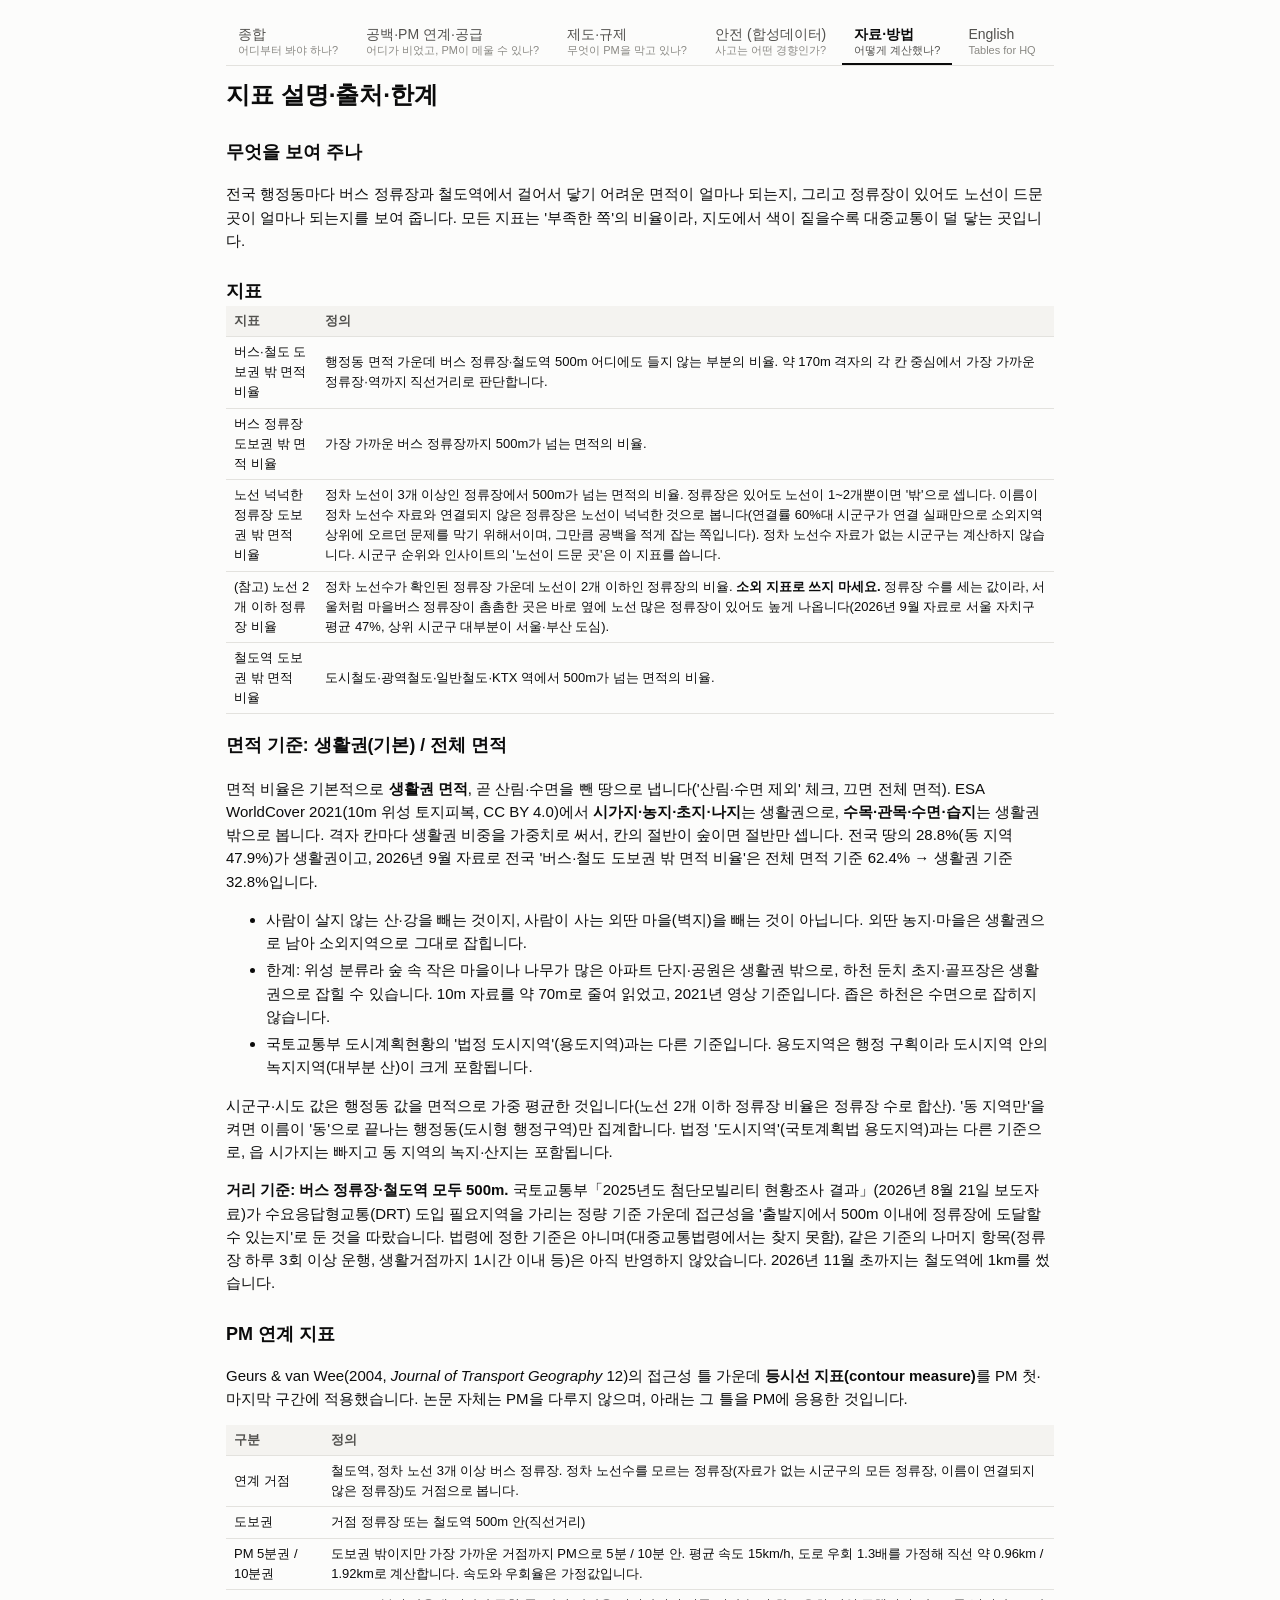
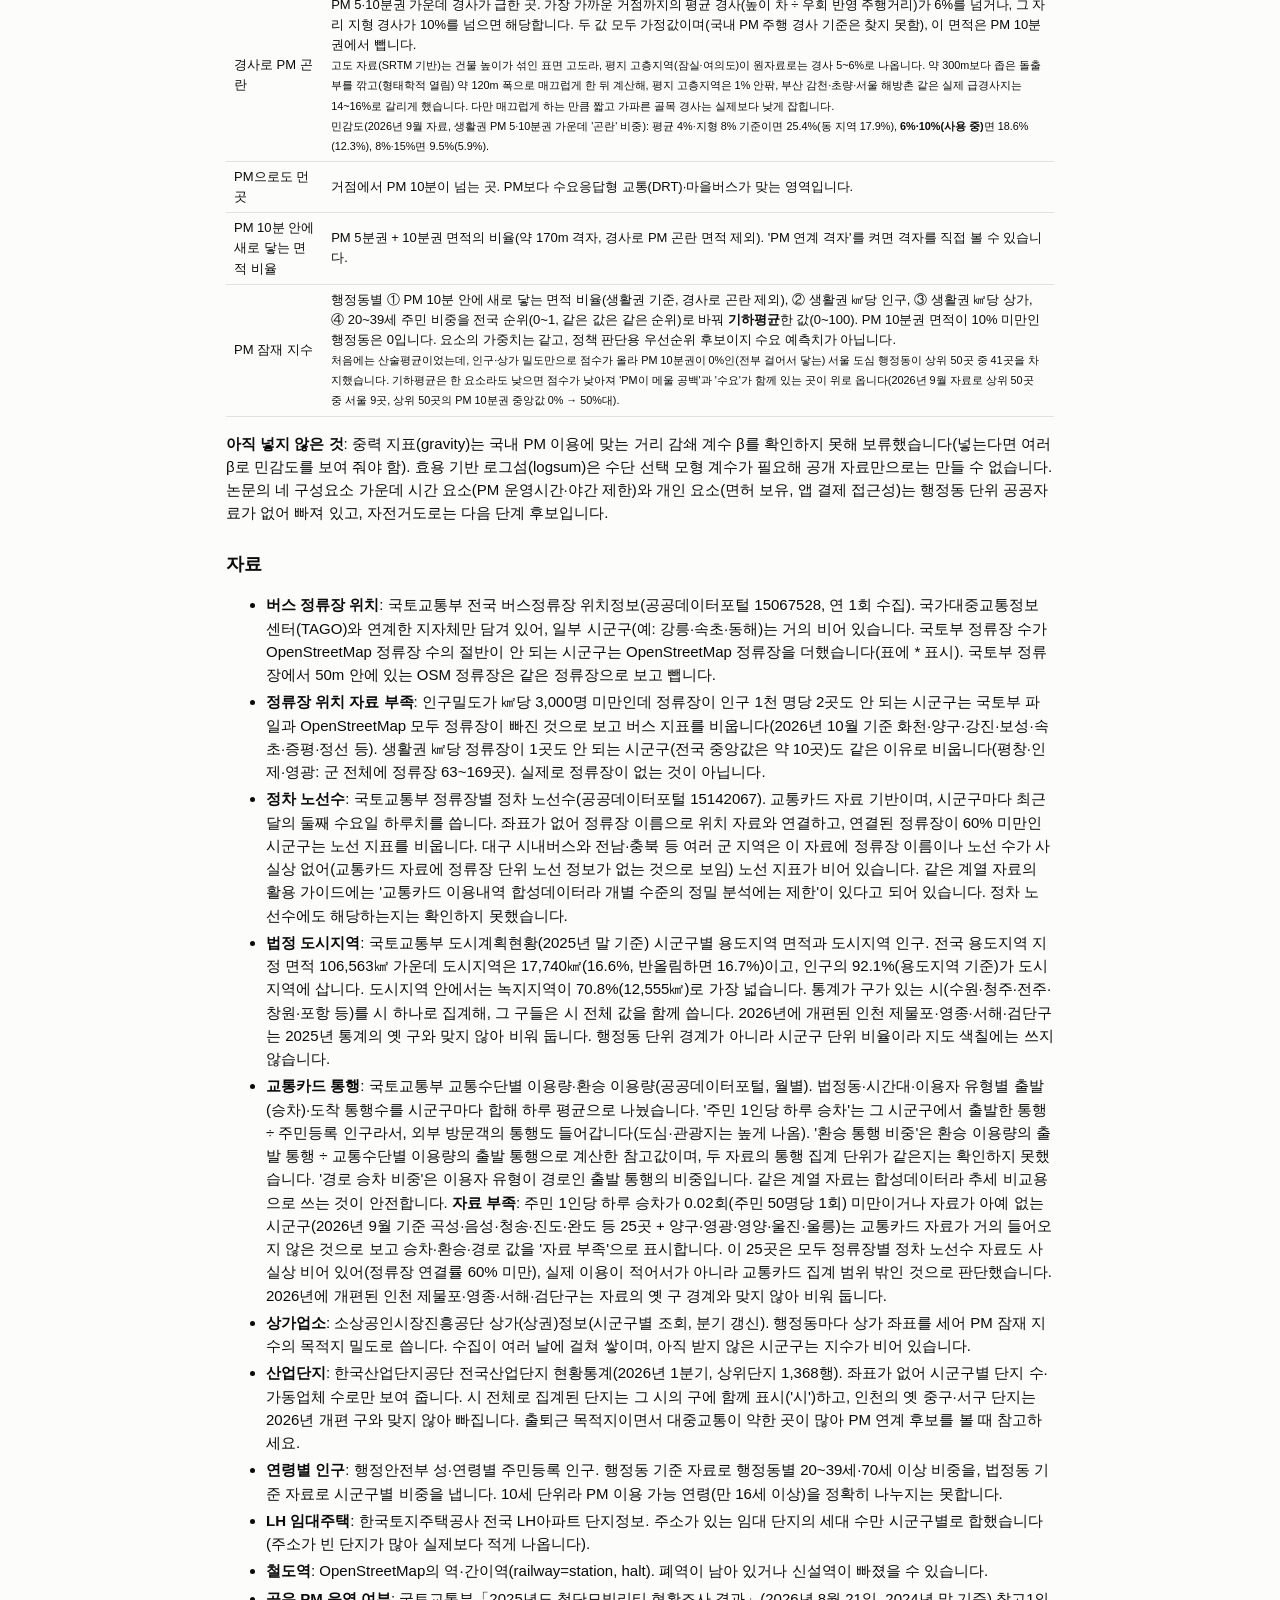
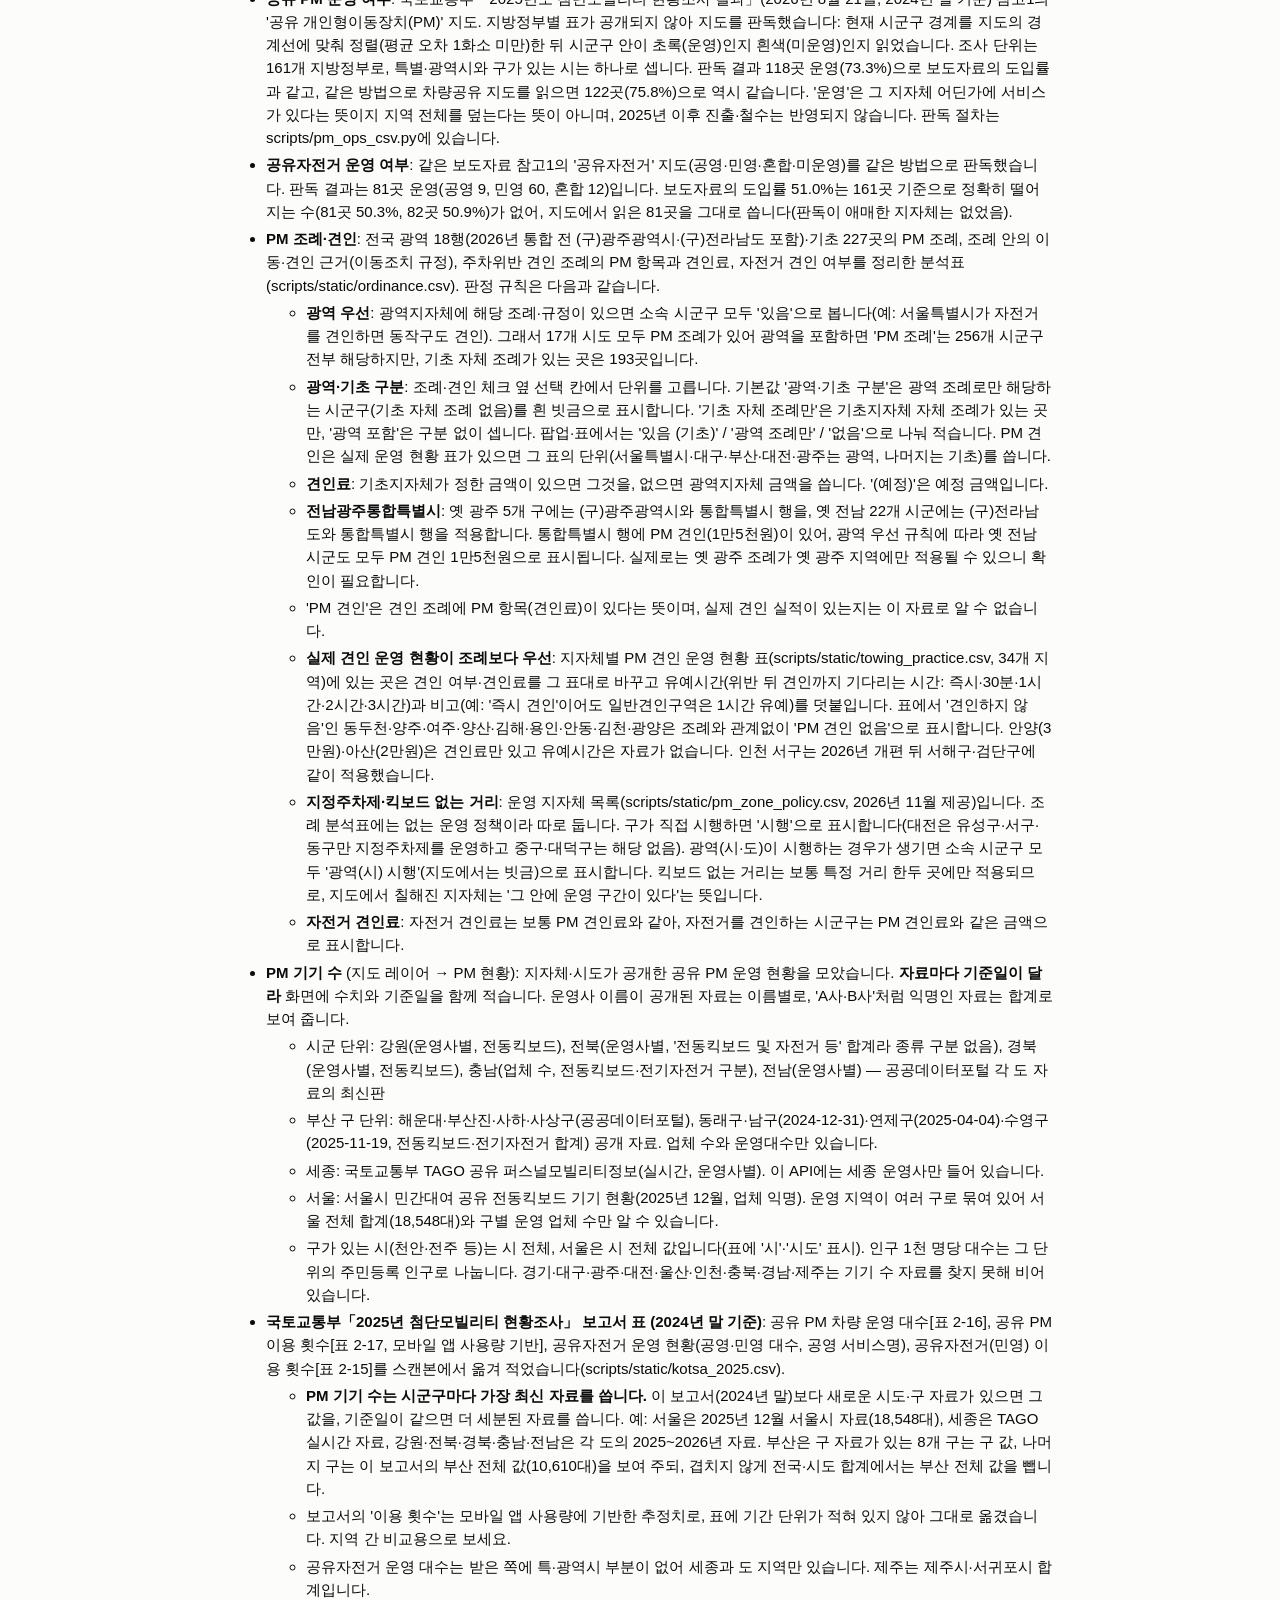
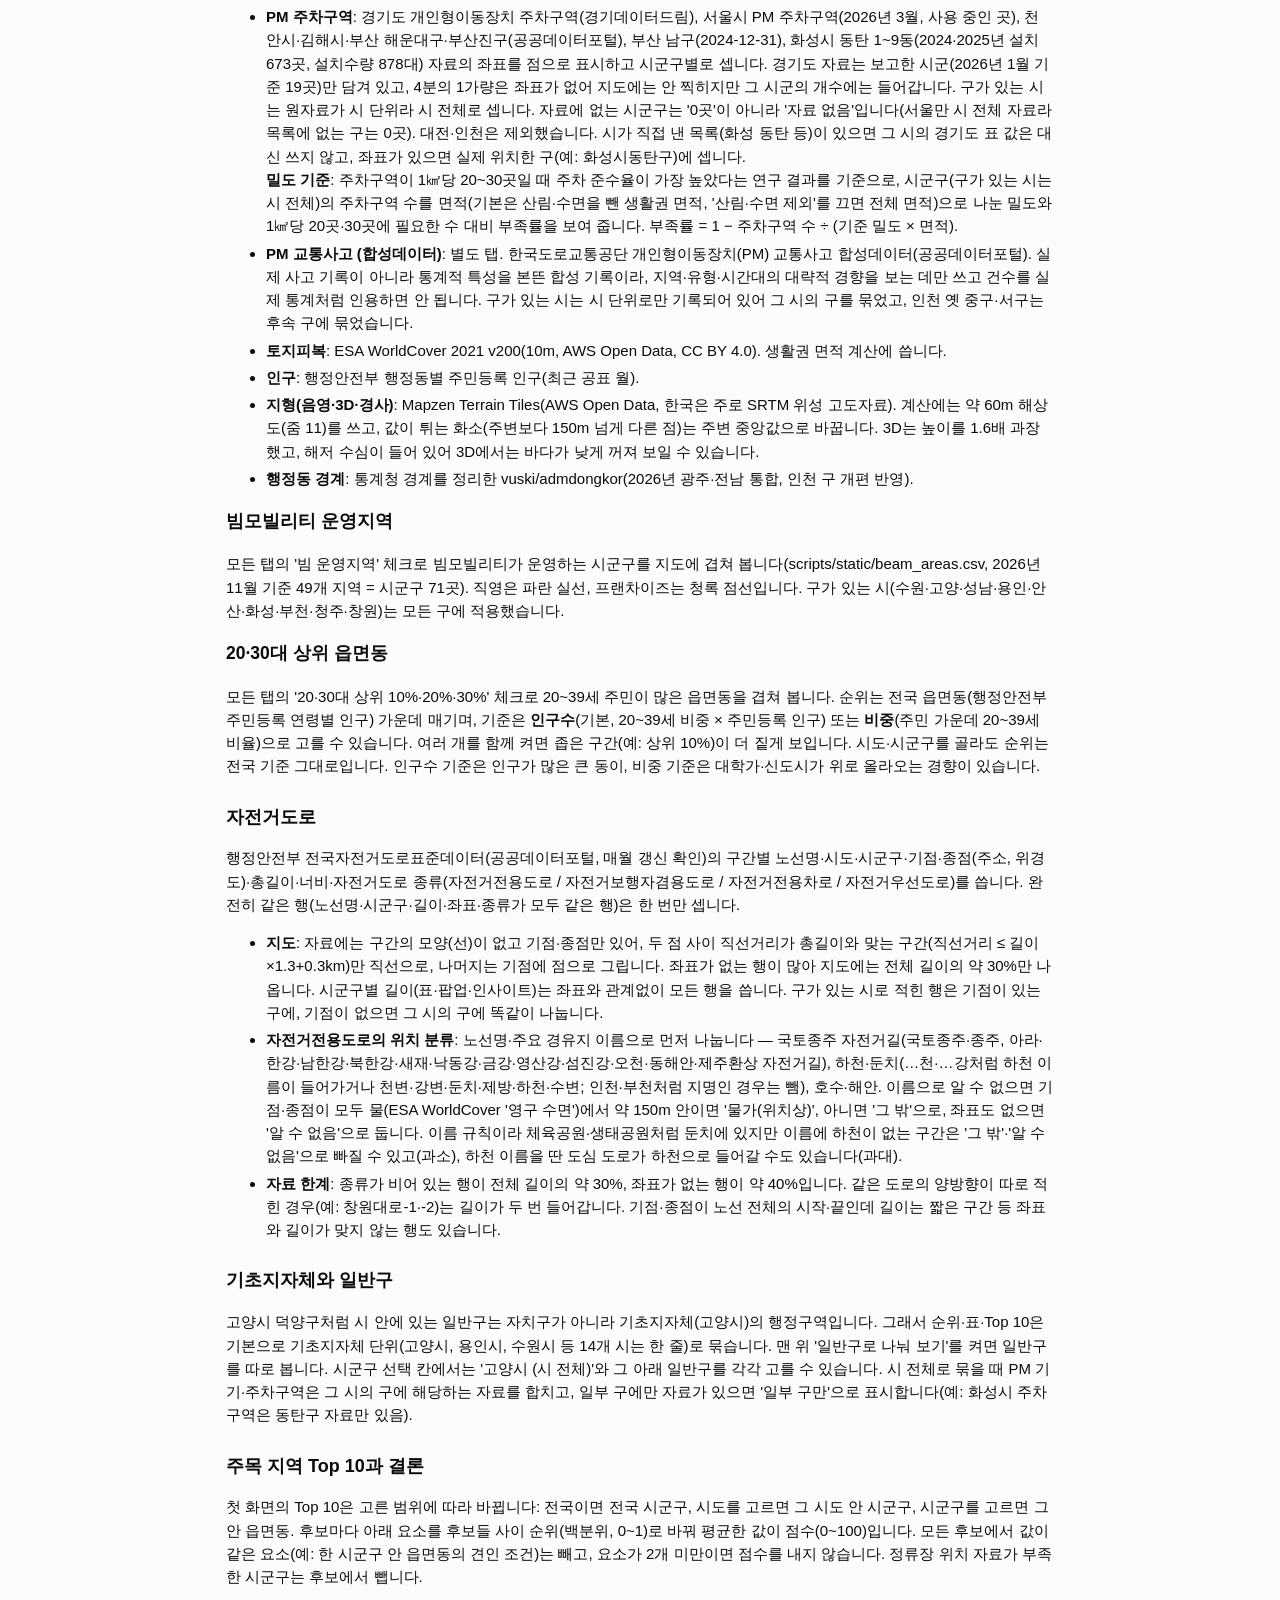
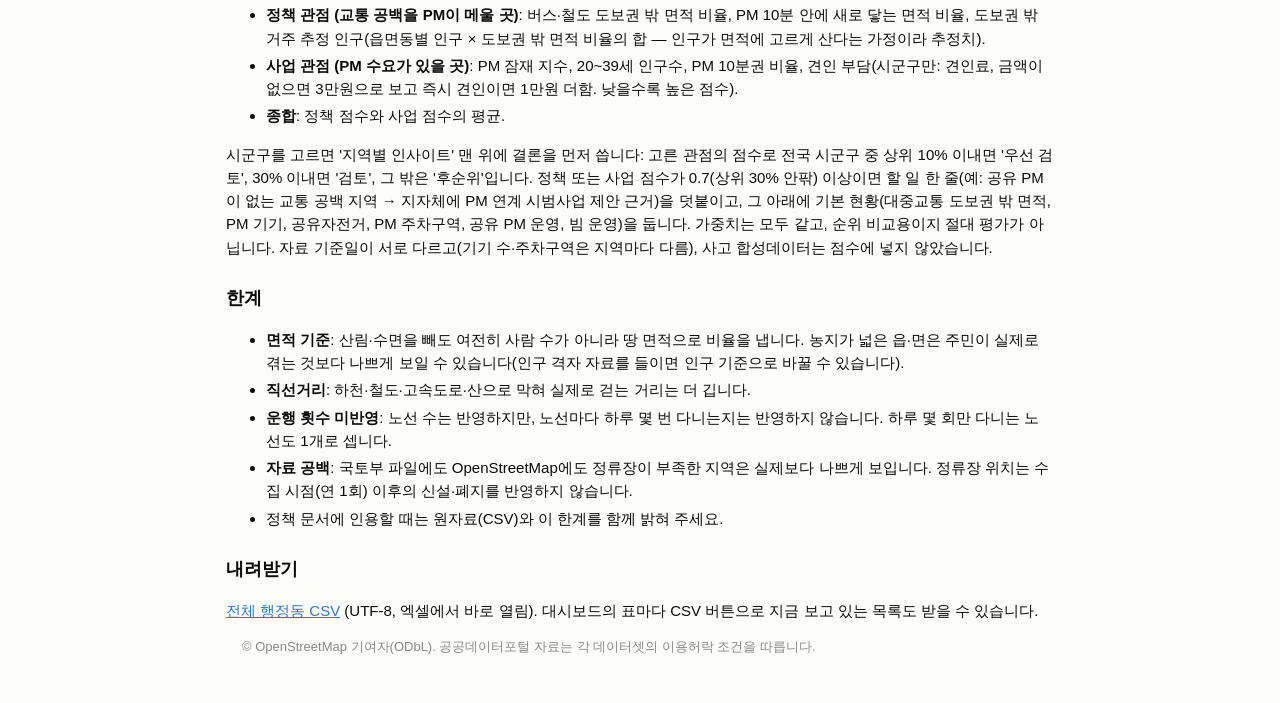
==== commit 09d2dc94: "English 탭: 지자체별 현황·규제 표 영어판 (본사 문의 대응용) - en.html / en.js: 기초지자체(일반구는 시로 합침)별 Status·Regulation 표, 시" ====
--- a/site/about.html
+++ b/site/about.html
@@ -9,7 +9,7 @@
 </head>
 <body>
 <main>
-  <nav class="tabs"><a href="index.html#all">종합<small>어디부터 봐야 하나?</small></a><a href="index.html#pm">공백·PM 연계·공급<small>어디가 비었고, PM이 메울 수 있나?</small></a><a href="index.html#policy">제도·규제<small>무엇이 PM을 막고 있나?</small></a><a href="accidents.html">안전 (합성데이터)<small>사고는 어떤 경향인가?</small></a><a href="about.html" class="on" aria-current="page">자료·방법<small>어떻게 계산했나?</small></a></nav>
+  <nav class="tabs"><a href="index.html#all">종합<small>어디부터 봐야 하나?</small></a><a href="index.html#pm">공백·PM 연계·공급<small>어디가 비었고, PM이 메울 수 있나?</small></a><a href="index.html#policy">제도·규제<small>무엇이 PM을 막고 있나?</small></a><a href="accidents.html">안전 (합성데이터)<small>사고는 어떤 경향인가?</small></a><a href="about.html" class="on" aria-current="page">자료·방법<small>어떻게 계산했나?</small></a><a href="en.html">English<small>Tables for HQ</small></a></nav>
 <h1>지표 설명·출처·한계</h1>
 
 <h2>무엇을 보여 주나</h2>
--- a/site/style.css
+++ b/site/style.css
@@ -167,3 +167,10 @@
 .verdict ul { margin: 4px 0 0; padding-left: 18px; }
 .verdict li { margin: 2px 0; }
 header.intro { padding-top: 0; }
+
+/* English tables page */
+.glossary { display: grid; grid-template-columns: max-content 1fr; gap: 4px 14px; font-size: 14px; }
+.glossary dt { font-weight: 600; }
+.glossary dd { margin: 0; color: var(--ink-2); }
+@media (max-width: 640px) { .glossary { grid-template-columns: 1fr; } .glossary dd { margin-bottom: 6px; } }
+#q { font-size: 14px; padding: 2px 6px; }
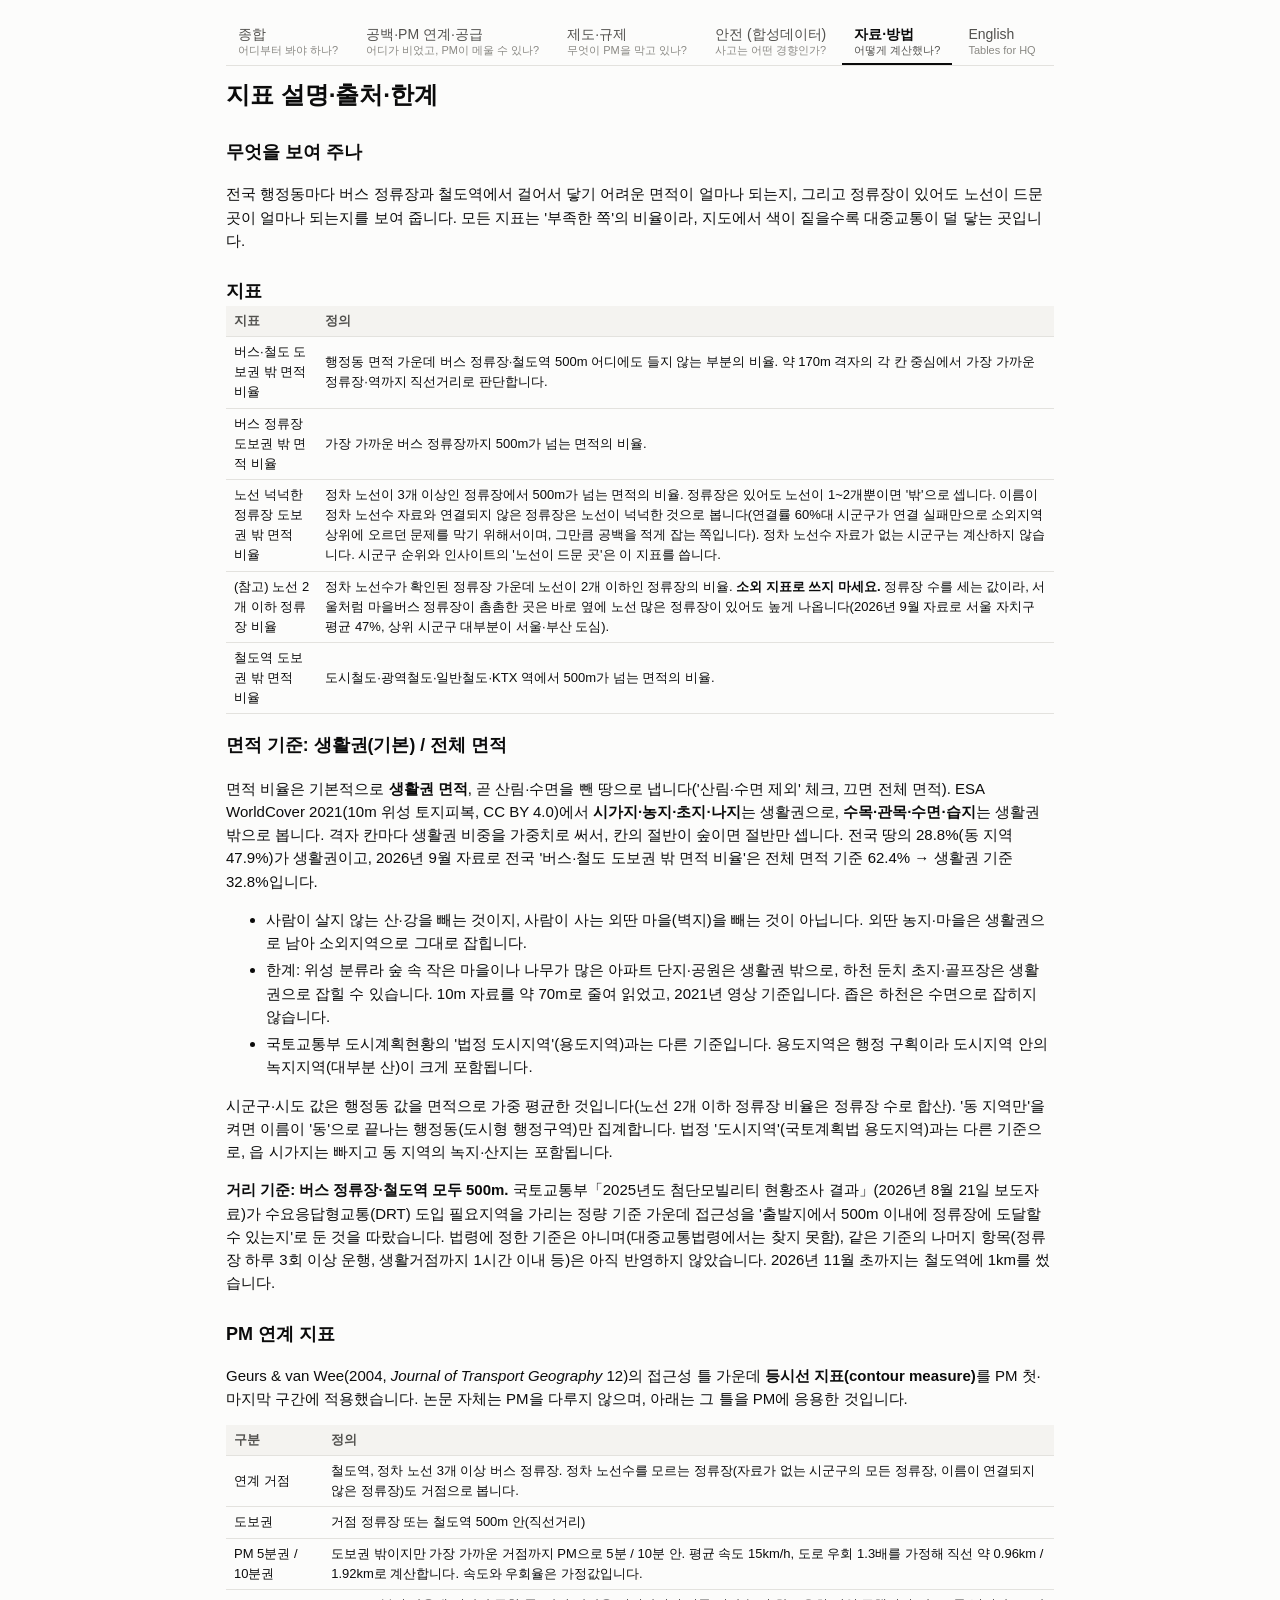
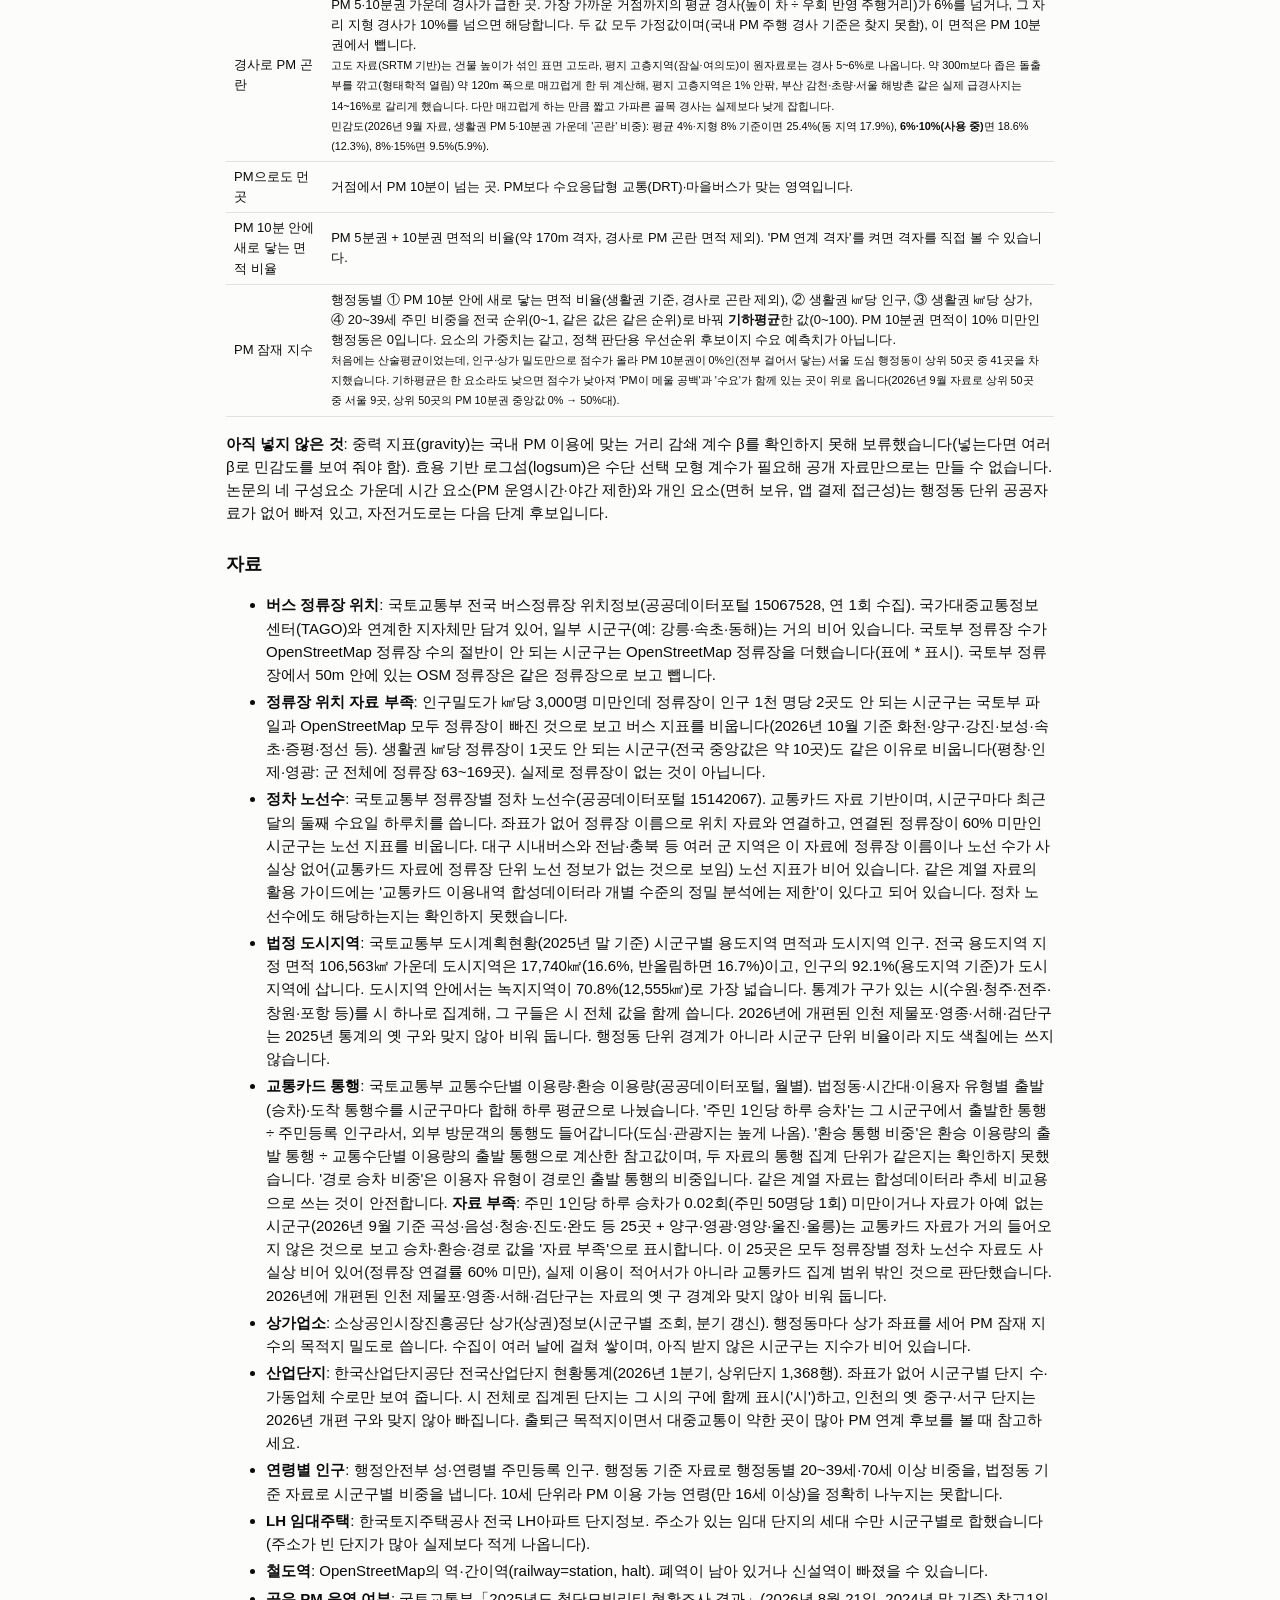
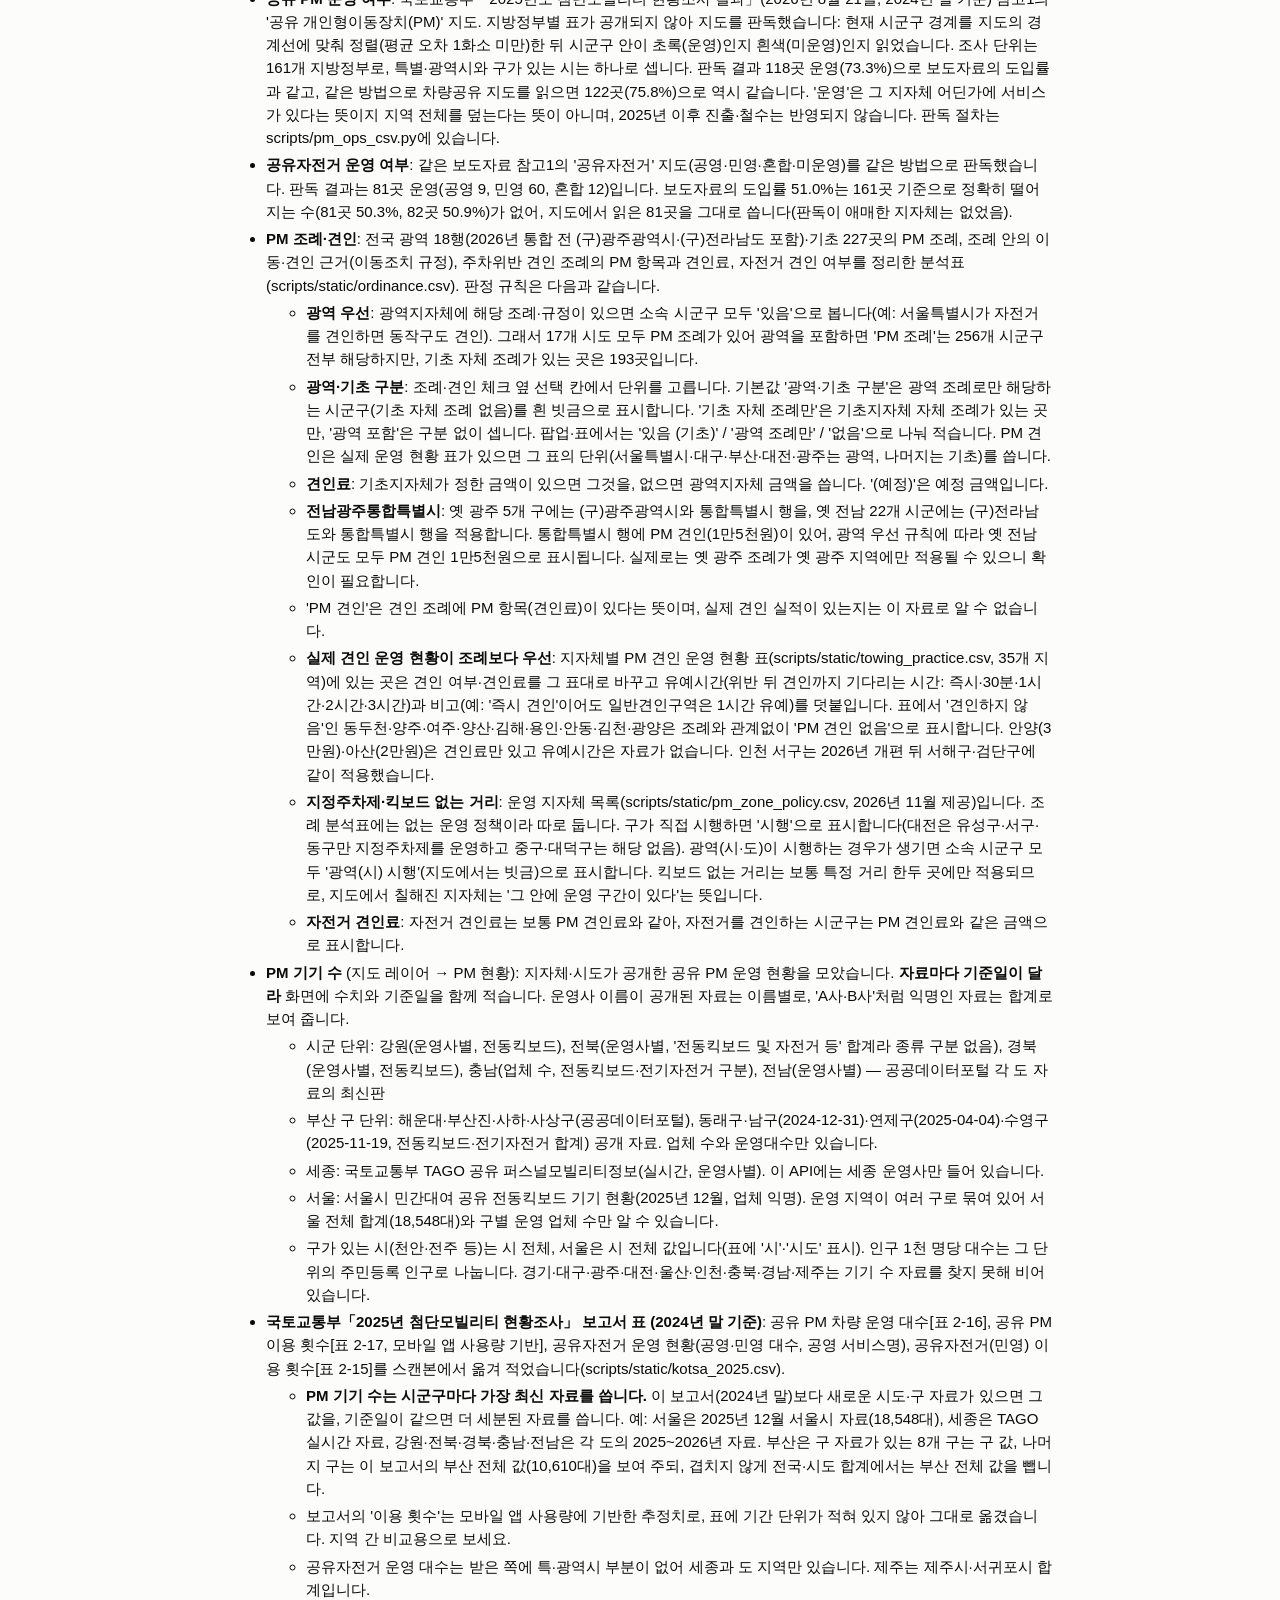
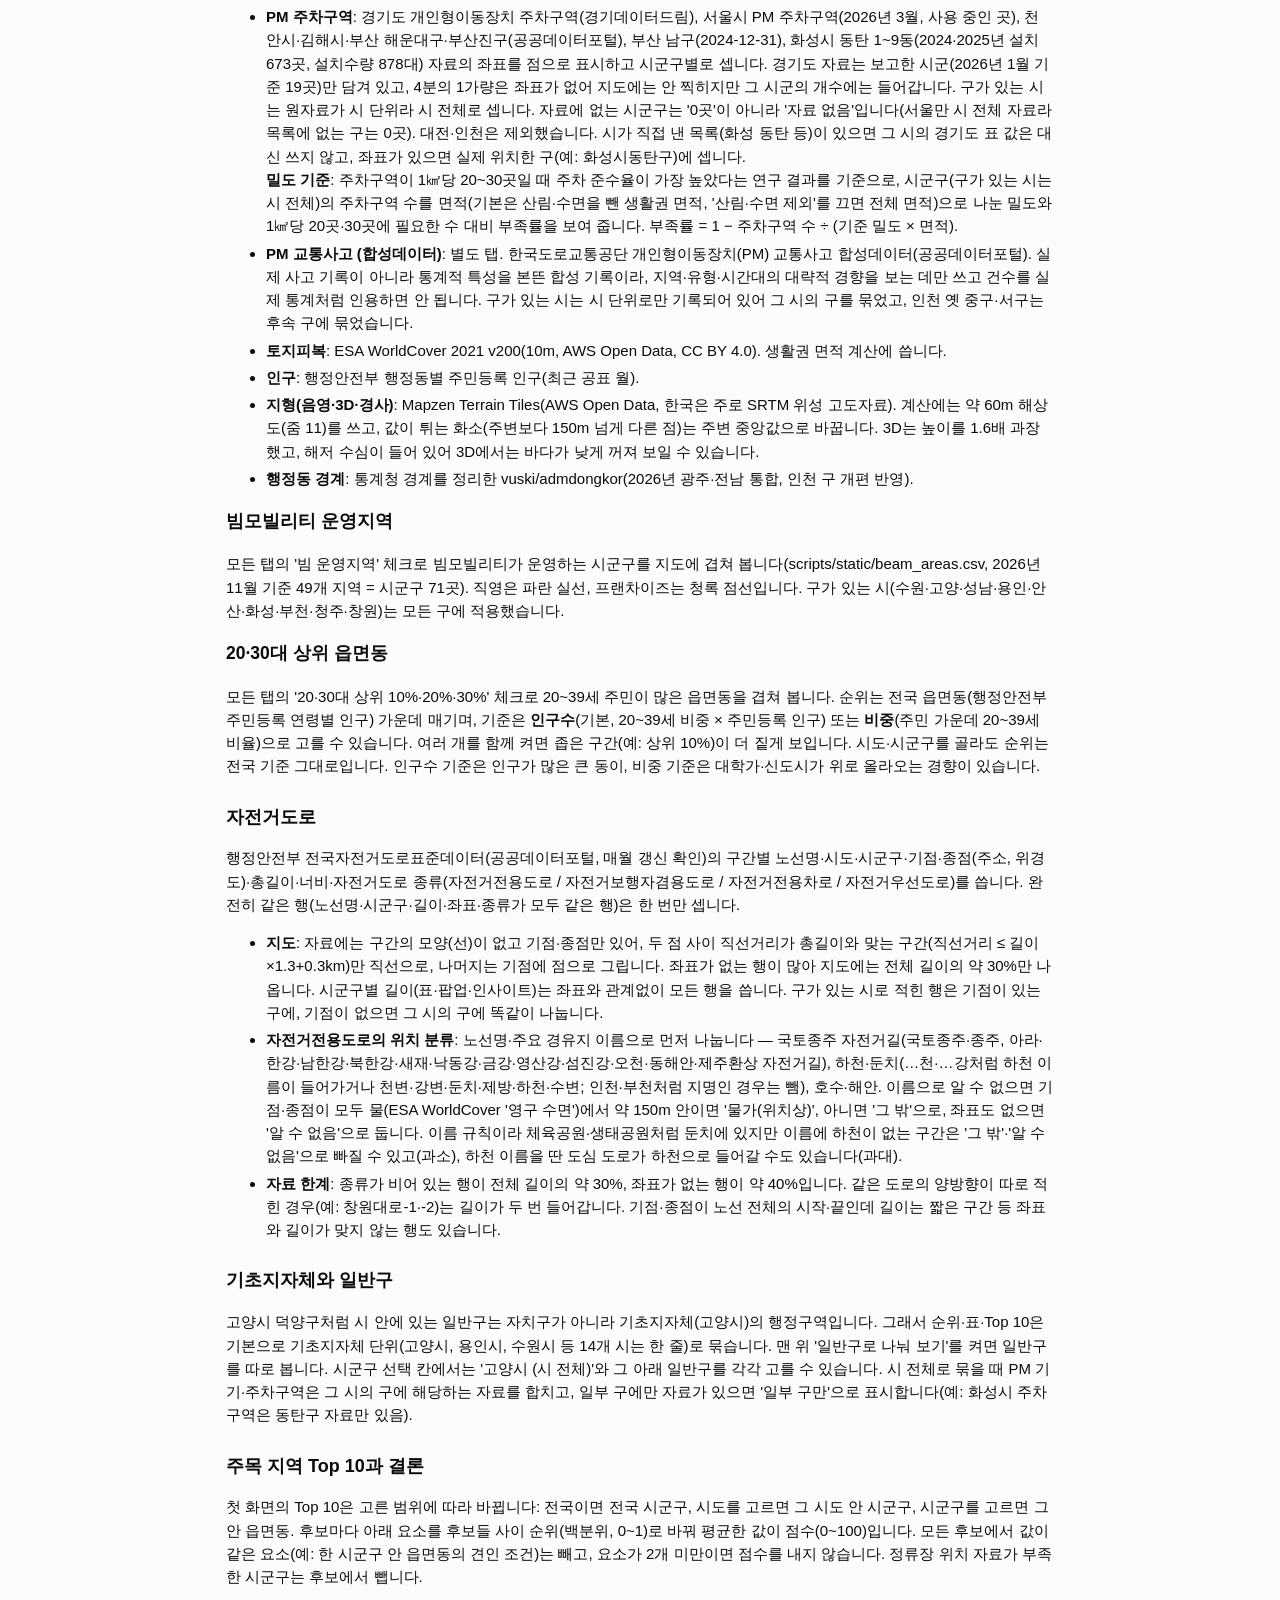
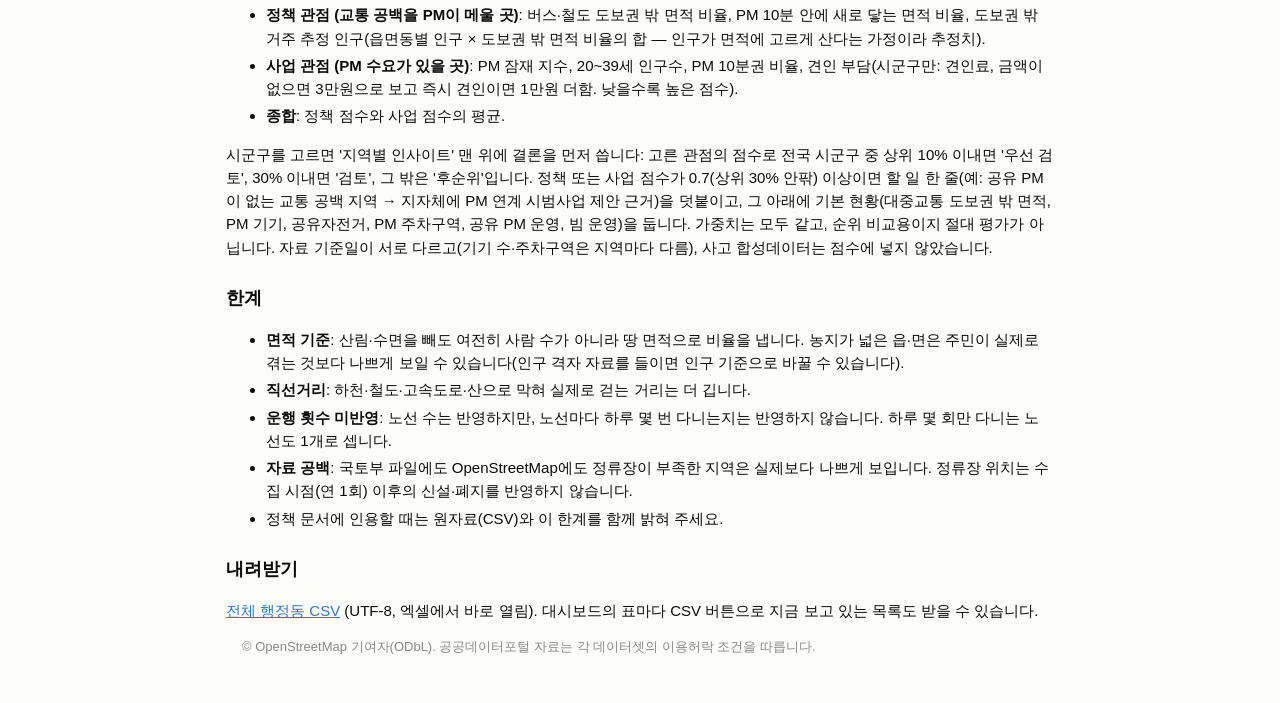
==== commit a021b783: "세종: PM·자전거 견인료 3만원 (자전거등 1대당), 보관료 비고 - towing_practice.csv에 '자전거견인' 열 추가(선택): 세종은 자전거도 견인 - English" ====
--- a/site/about.html
+++ b/site/about.html
@@ -69,7 +69,7 @@
   <li><b>견인료</b>: 기초지자체가 정한 금액이 있으면 그것을, 없으면 광역지자체 금액을 씁니다. '(예정)'은 예정 금액입니다.</li>
   <li><b>전남광주통합특별시</b>: 옛 광주 5개 구에는 (구)광주광역시와 통합특별시 행을, 옛 전남 22개 시군에는 (구)전라남도와 통합특별시 행을 적용합니다. 통합특별시 행에 PM 견인(1만5천원)이 있어, 광역 우선 규칙에 따라 옛 전남 시군도 모두 PM 견인 1만5천원으로 표시됩니다. 실제로는 옛 광주 조례가 옛 광주 지역에만 적용될 수 있으니 확인이 필요합니다.</li>
   <li>'PM 견인'은 견인 조례에 PM 항목(견인료)이 있다는 뜻이며, 실제 견인 실적이 있는지는 이 자료로 알 수 없습니다.</li>
-  <li><b>실제 견인 운영 현황이 조례보다 우선</b>: 지자체별 PM 견인 운영 현황 표(scripts/static/towing_practice.csv, 34개 지역)에 있는 곳은 견인 여부·견인료를 그 표대로 바꾸고 유예시간(위반 뒤 견인까지 기다리는 시간: 즉시·30분·1시간·2시간·3시간)과 비고(예: '즉시 견인'이어도 일반견인구역은 1시간 유예)를 덧붙입니다. 표에서 '견인하지 않음'인 동두천·양주·여주·양산·김해·용인·안동·김천·광양은 조례와 관계없이 'PM 견인 없음'으로 표시합니다. 안양(3만원)·아산(2만원)은 견인료만 있고 유예시간은 자료가 없습니다. 인천 서구는 2026년 개편 뒤 서해구·검단구에 같이 적용했습니다.</li>
+  <li><b>실제 견인 운영 현황이 조례보다 우선</b>: 지자체별 PM 견인 운영 현황 표(scripts/static/towing_practice.csv, 35개 지역)에 있는 곳은 견인 여부·견인료를 그 표대로 바꾸고 유예시간(위반 뒤 견인까지 기다리는 시간: 즉시·30분·1시간·2시간·3시간)과 비고(예: '즉시 견인'이어도 일반견인구역은 1시간 유예)를 덧붙입니다. 표에서 '견인하지 않음'인 동두천·양주·여주·양산·김해·용인·안동·김천·광양은 조례와 관계없이 'PM 견인 없음'으로 표시합니다. 안양(3만원)·아산(2만원)은 견인료만 있고 유예시간은 자료가 없습니다. 인천 서구는 2026년 개편 뒤 서해구·검단구에 같이 적용했습니다.</li>
   <li><b>지정주차제·킥보드 없는 거리</b>: 운영 지자체 목록(scripts/static/pm_zone_policy.csv, 2026년 11월 제공)입니다. 조례 분석표에는 없는 운영 정책이라 따로 둡니다. 구가 직접 시행하면 '시행'으로 표시합니다(대전은 유성구·서구·동구만 지정주차제를 운영하고 중구·대덕구는 해당 없음). 광역(시·도)이 시행하는 경우가 생기면 소속 시군구 모두 '광역(시) 시행'(지도에서는 빗금)으로 표시합니다. 킥보드 없는 거리는 보통 특정 거리 한두 곳에만 적용되므로, 지도에서 칠해진 지자체는 '그 안에 운영 구간이 있다'는 뜻입니다.</li>
   <li><b>자전거 견인료</b>: 자전거 견인료는 보통 PM 견인료와 같아, 자전거를 견인하는 시군구는 PM 견인료와 같은 금액으로 표시합니다.</li>
   </ul></li>
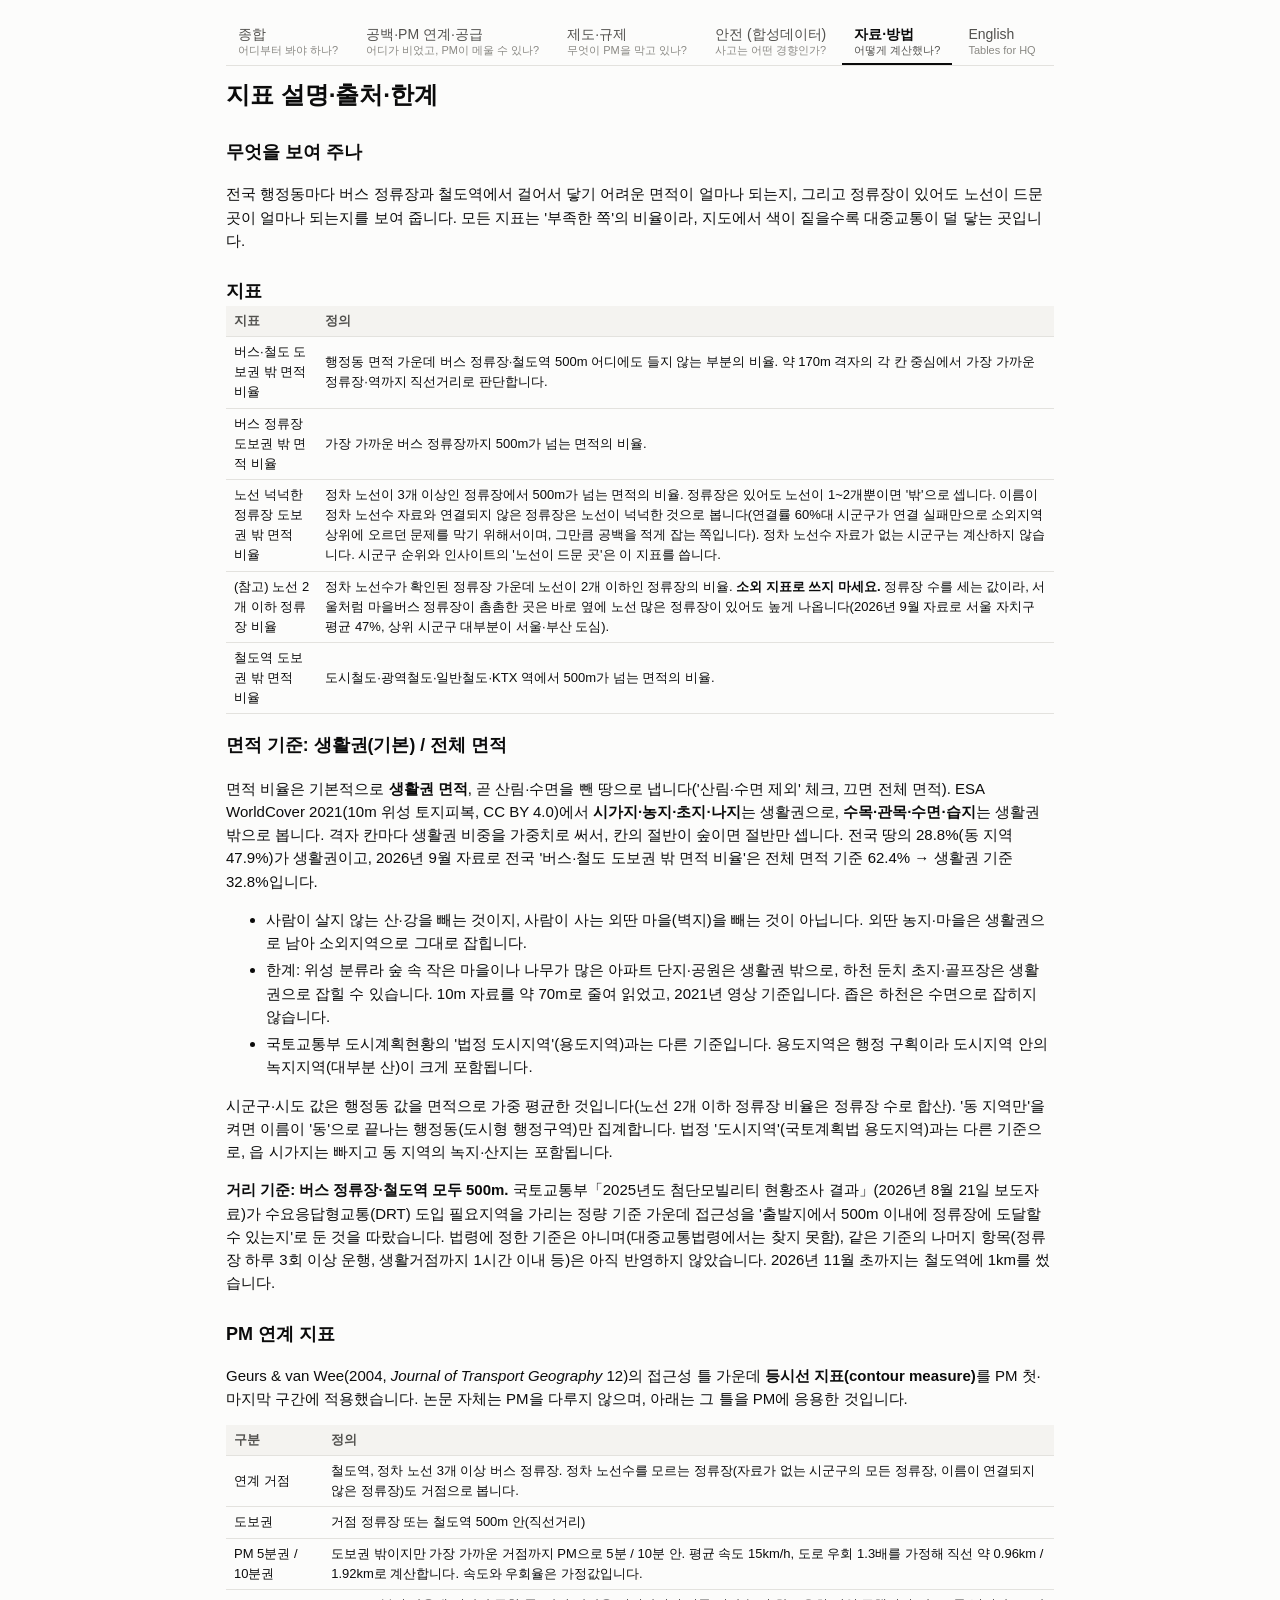
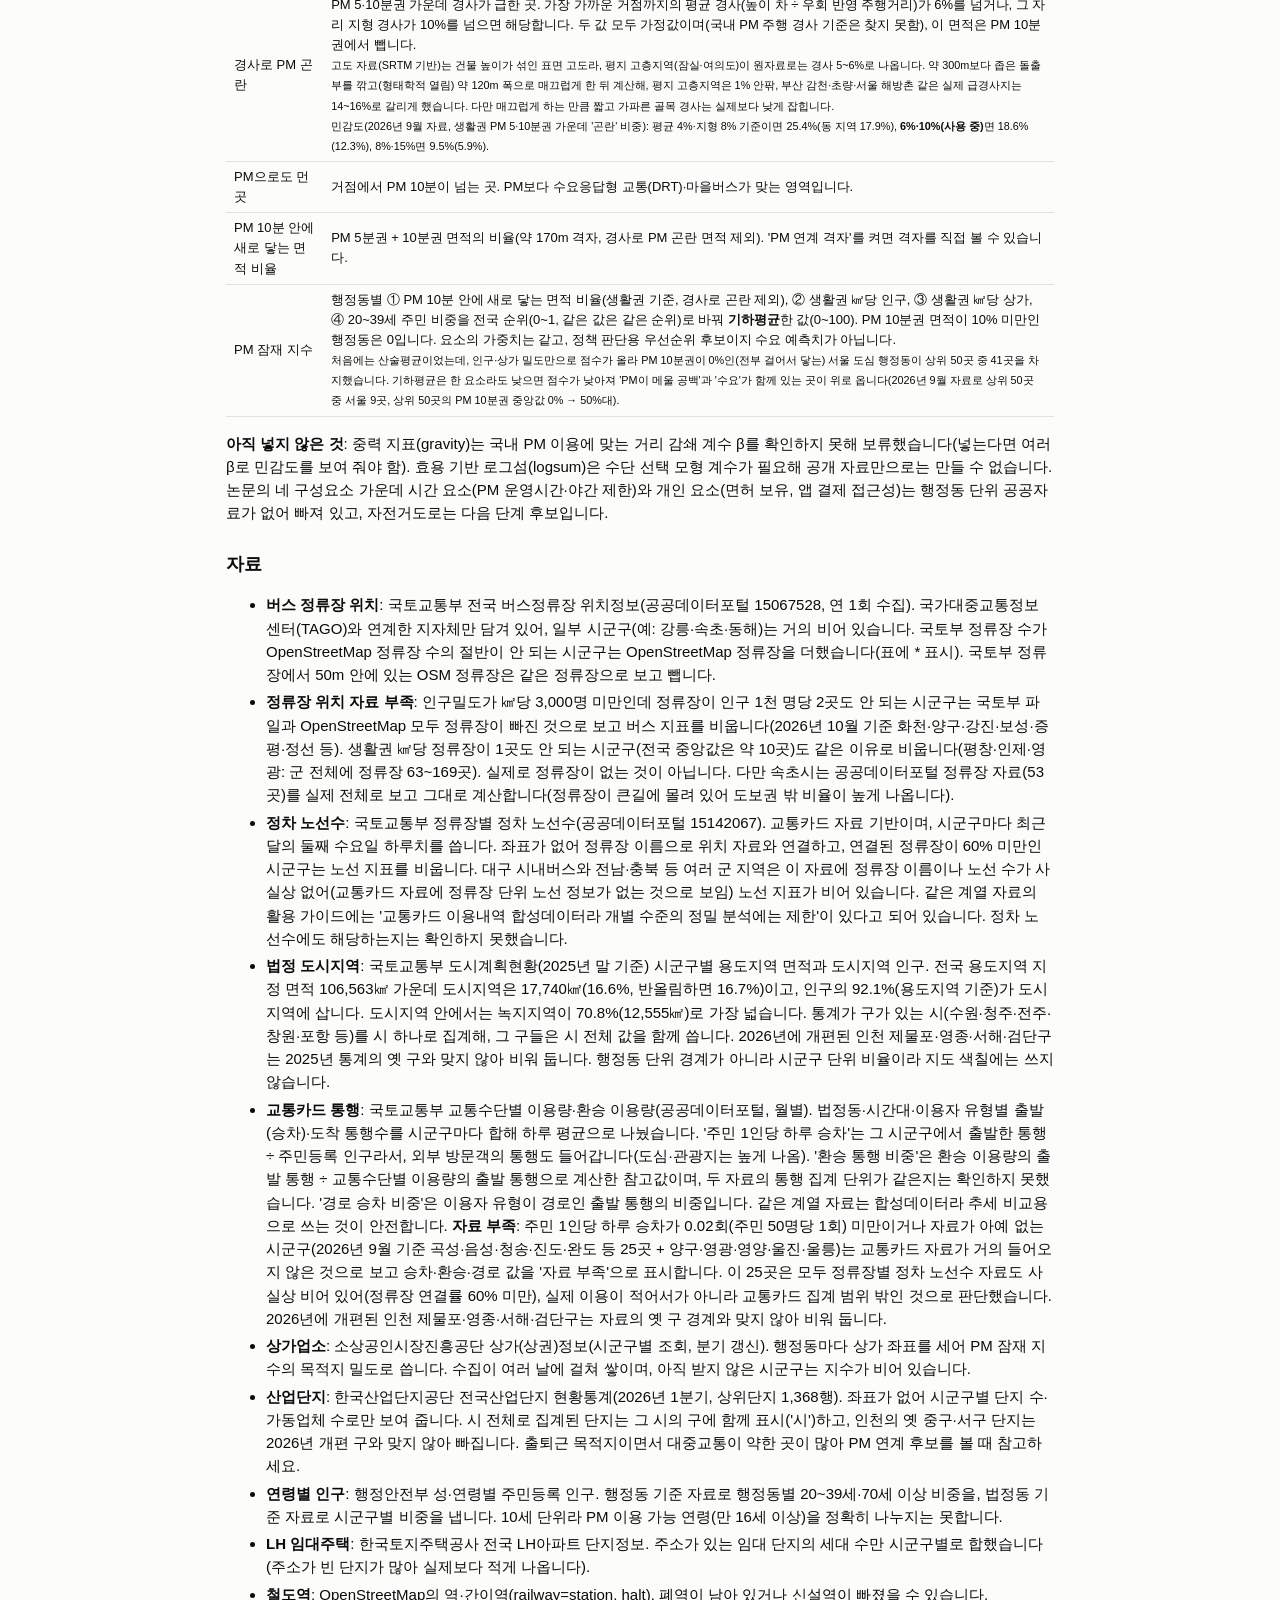
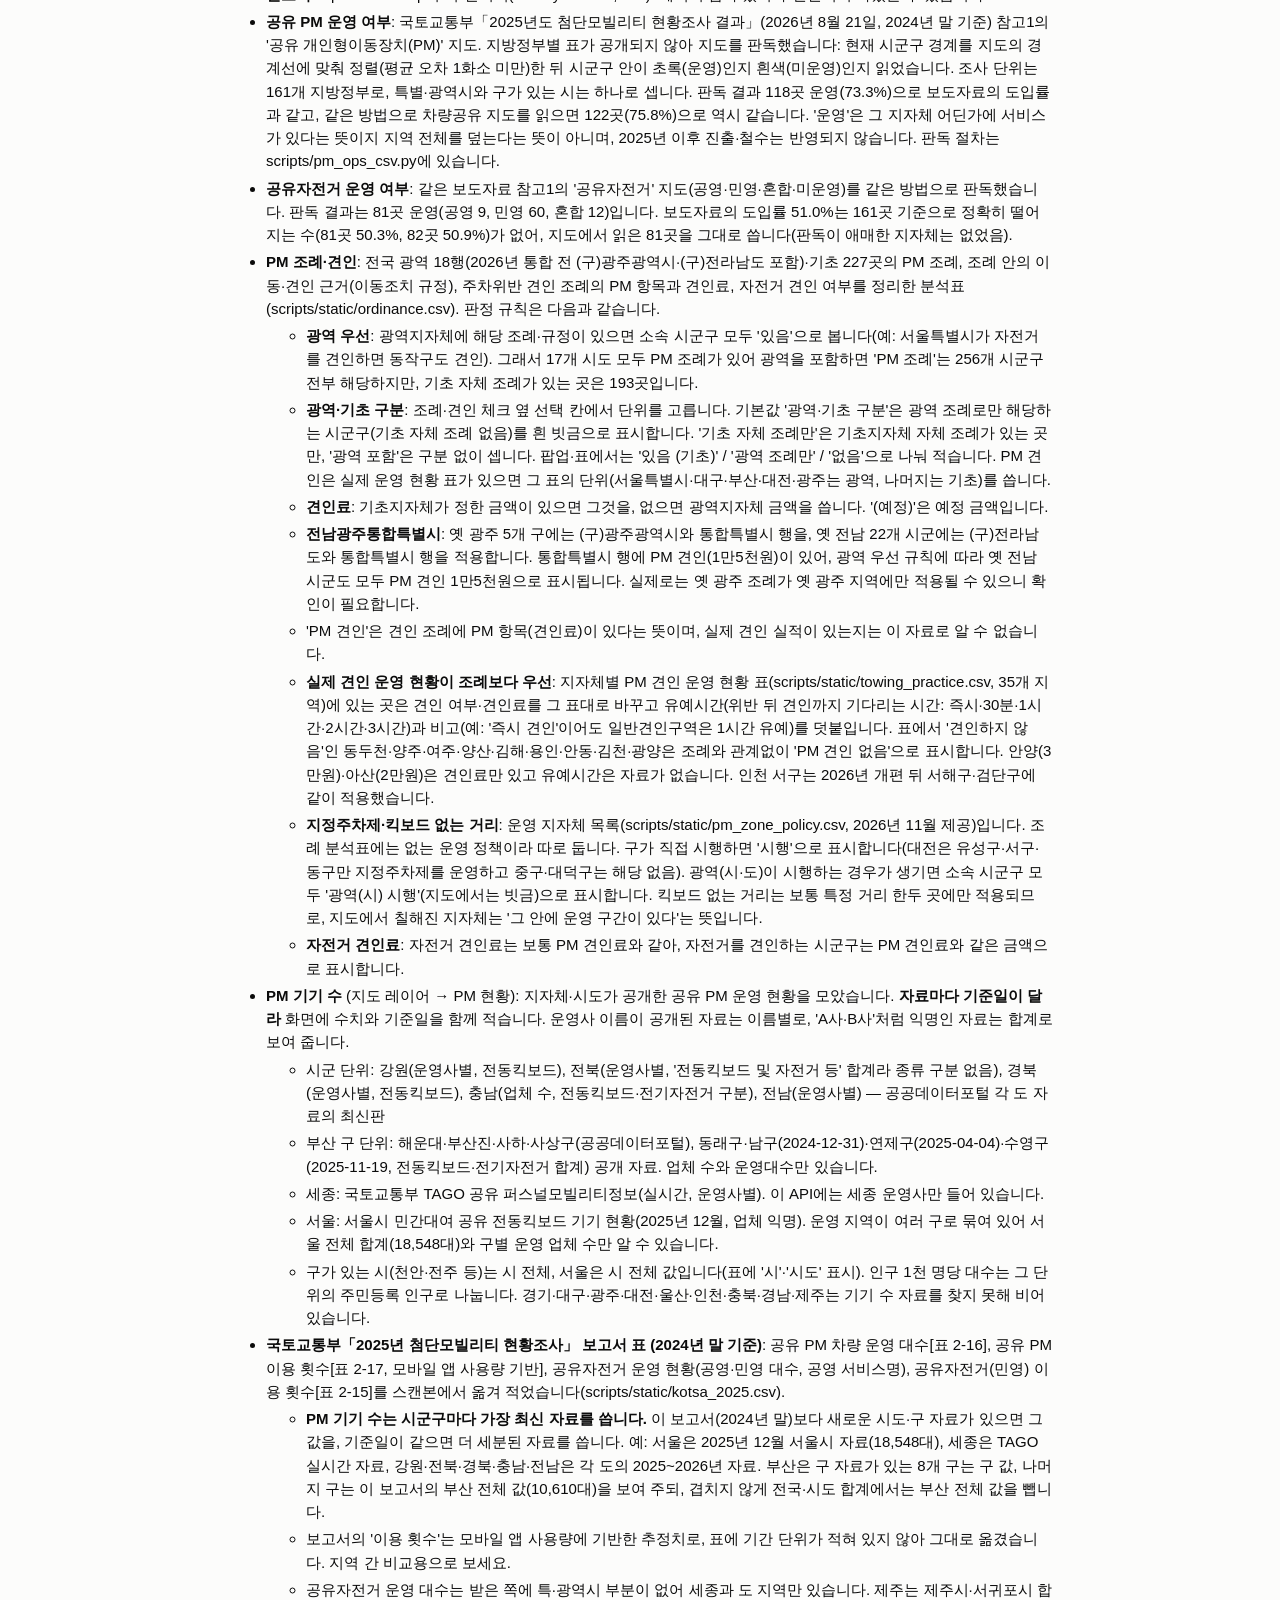
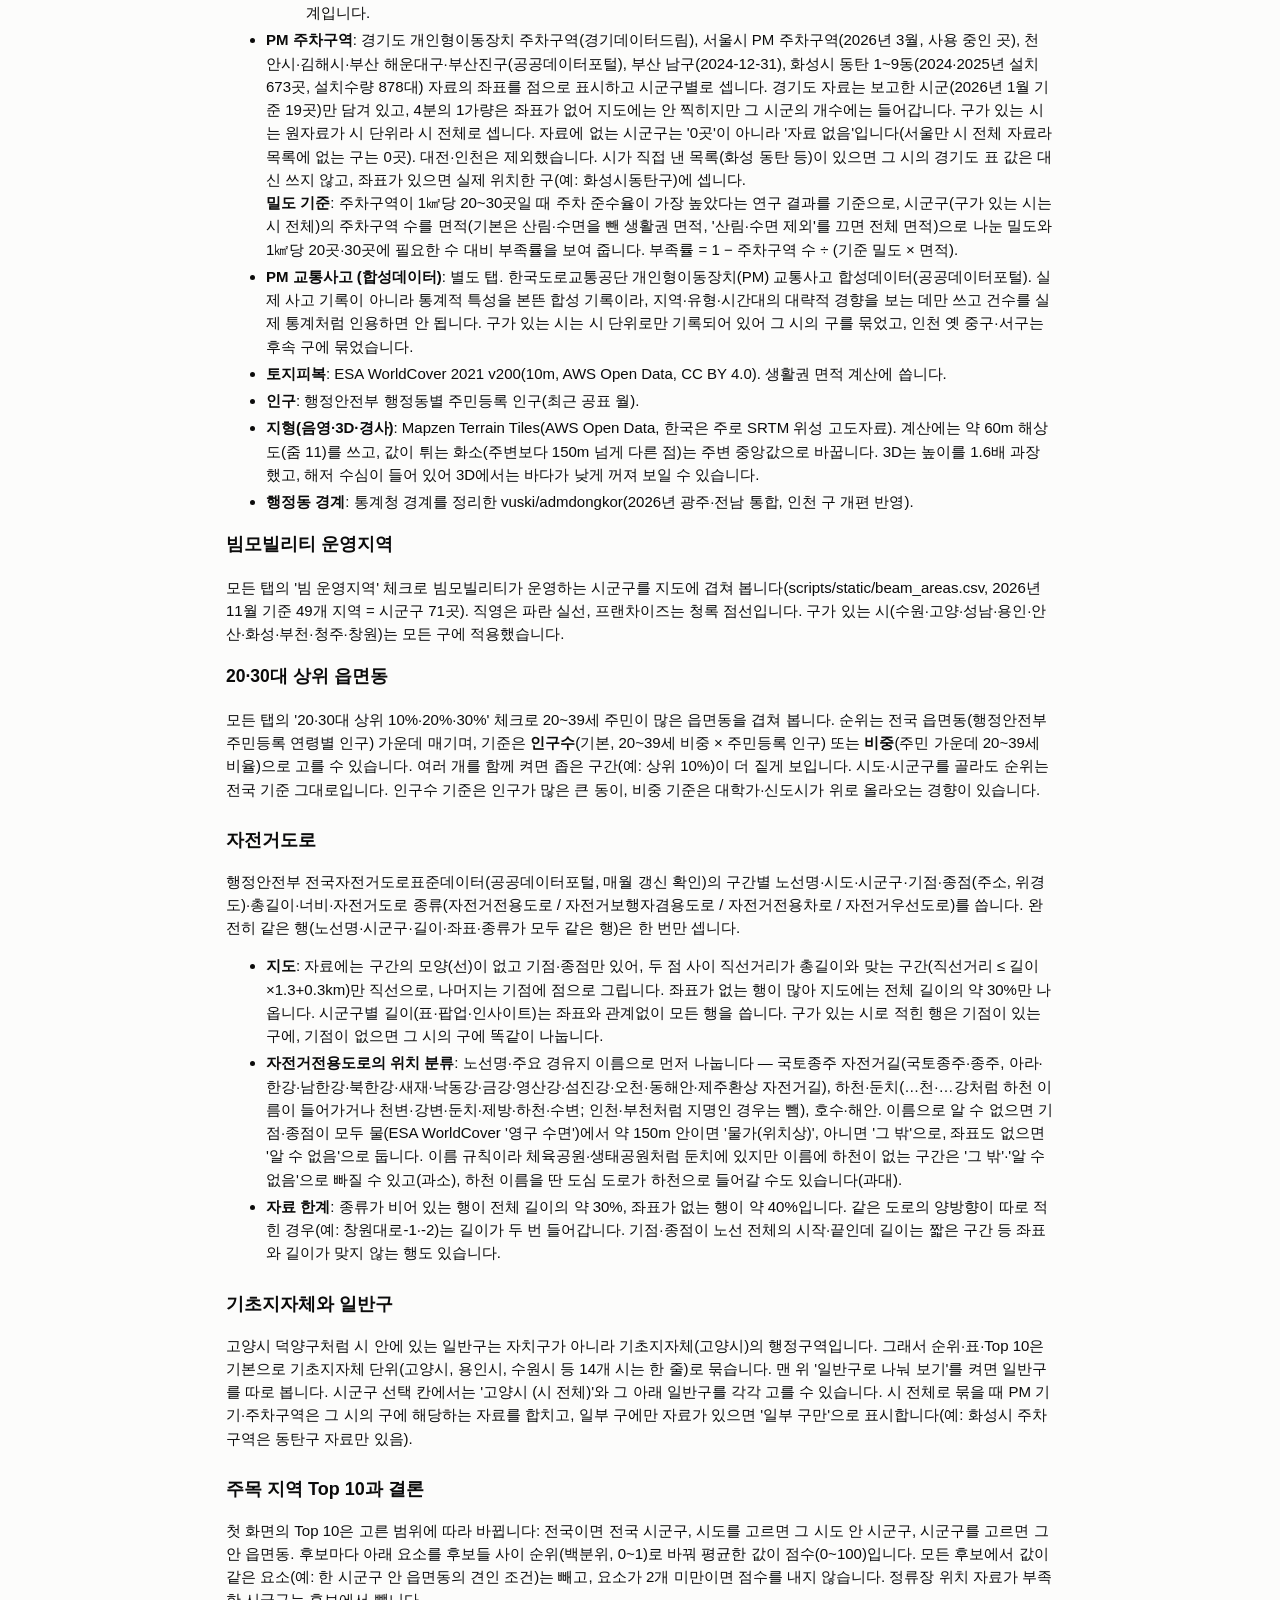
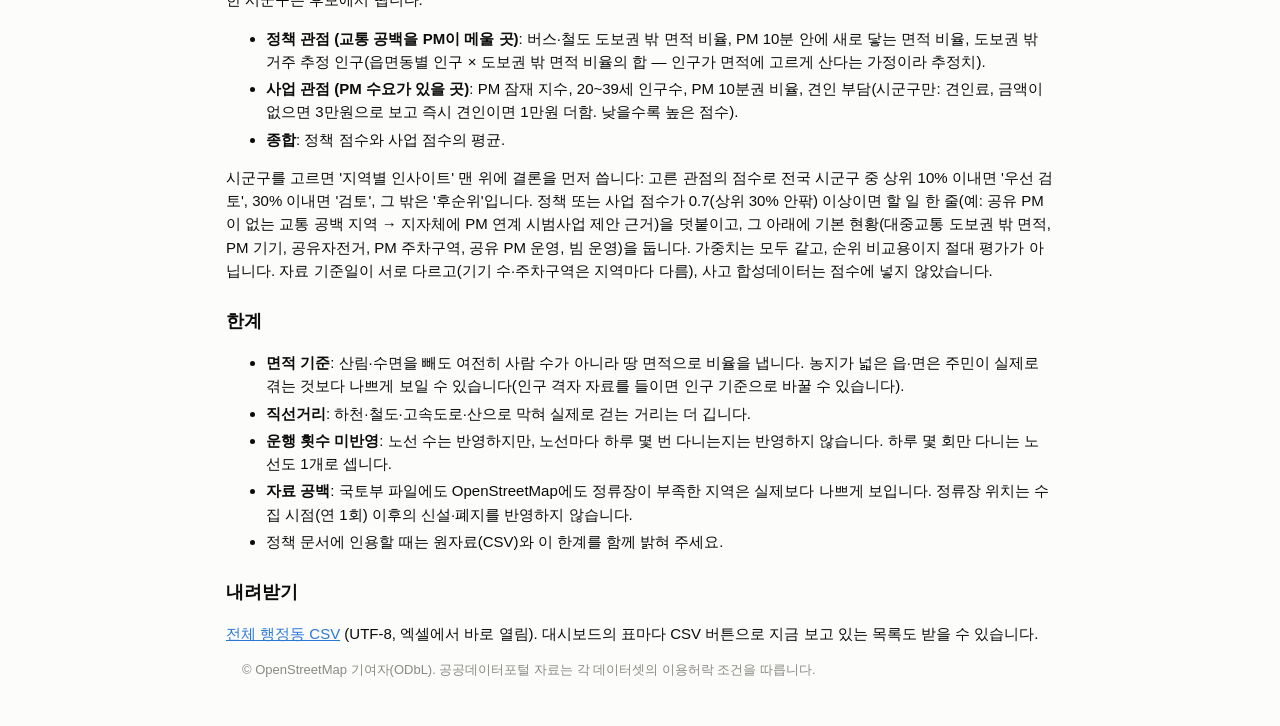
==== commit 9e8ff6e2: "속초: 공공데이터포털 정류장 자료(53곳)를 그대로 써서 계산에 포함 - STOPS_AS_IS: 정류장이 적어도 '자료 부족'으로 비우지 않는 시군구 (속초시) - 자료·방법 설명" ====
--- a/site/about.html
+++ b/site/about.html
@@ -51,7 +51,7 @@
 <h2>자료</h2>
 <ul>
 <li><b>버스 정류장 위치</b>: 국토교통부 전국 버스정류장 위치정보(공공데이터포털 15067528, 연 1회 수집). 국가대중교통정보센터(TAGO)와 연계한 지자체만 담겨 있어, 일부 시군구(예: 강릉·속초·동해)는 거의 비어 있습니다. 국토부 정류장 수가 OpenStreetMap 정류장 수의 절반이 안 되는 시군구는 OpenStreetMap 정류장을 더했습니다(표에 * 표시). 국토부 정류장에서 50m 안에 있는 OSM 정류장은 같은 정류장으로 보고 뺍니다.</li>
-<li><b>정류장 위치 자료 부족</b>: 인구밀도가 ㎢당 3,000명 미만인데 정류장이 인구 1천 명당 2곳도 안 되는 시군구는 국토부 파일과 OpenStreetMap 모두 정류장이 빠진 것으로 보고 버스 지표를 비웁니다(2026년 10월 기준 화천·양구·강진·보성·속초·증평·정선 등). 생활권 ㎢당 정류장이 1곳도 안 되는 시군구(전국 중앙값은 약 10곳)도 같은 이유로 비웁니다(평창·인제·영광: 군 전체에 정류장 63~169곳). 실제로 정류장이 없는 것이 아닙니다.</li>
+<li><b>정류장 위치 자료 부족</b>: 인구밀도가 ㎢당 3,000명 미만인데 정류장이 인구 1천 명당 2곳도 안 되는 시군구는 국토부 파일과 OpenStreetMap 모두 정류장이 빠진 것으로 보고 버스 지표를 비웁니다(2026년 10월 기준 화천·양구·강진·보성·증평·정선 등). 생활권 ㎢당 정류장이 1곳도 안 되는 시군구(전국 중앙값은 약 10곳)도 같은 이유로 비웁니다(평창·인제·영광: 군 전체에 정류장 63~169곳). 실제로 정류장이 없는 것이 아닙니다. 다만 속초시는 공공데이터포털 정류장 자료(53곳)를 실제 전체로 보고 그대로 계산합니다(정류장이 큰길에 몰려 있어 도보권 밖 비율이 높게 나옵니다).</li>
 <li><b>정차 노선수</b>: 국토교통부 정류장별 정차 노선수(공공데이터포털 15142067). 교통카드 자료 기반이며, 시군구마다 최근 달의 둘째 수요일 하루치를 씁니다. 좌표가 없어 정류장 이름으로 위치 자료와 연결하고, 연결된 정류장이 60% 미만인 시군구는 노선 지표를 비웁니다. 대구 시내버스와 전남·충북 등 여러 군 지역은 이 자료에 정류장 이름이나 노선 수가 사실상 없어(교통카드 자료에 정류장 단위 노선 정보가 없는 것으로 보임) 노선 지표가 비어 있습니다. 같은 계열 자료의 활용 가이드에는 '교통카드 이용내역 합성데이터라 개별 수준의 정밀 분석에는 제한'이 있다고 되어 있습니다. 정차 노선수에도 해당하는지는 확인하지 못했습니다.</li>
 <li><b>법정 도시지역</b>: 국토교통부 도시계획현황(2025년 말 기준) 시군구별 용도지역 면적과 도시지역 인구. 전국 용도지역 지정 면적 106,563㎢ 가운데 도시지역은 17,740㎢(16.6%, 반올림하면 16.7%)이고, 인구의 92.1%(용도지역 기준)가 도시지역에 삽니다. 도시지역 안에서는 녹지지역이 70.8%(12,555㎢)로 가장 넓습니다. 통계가 구가 있는 시(수원·청주·전주·창원·포항 등)를 시 하나로 집계해, 그 구들은 시 전체 값을 함께 씁니다. 2026년에 개편된 인천 제물포·영종·서해·검단구는 2025년 통계의 옛 구와 맞지 않아 비워 둡니다. 행정동 단위 경계가 아니라 시군구 단위 비율이라 지도 색칠에는 쓰지 않습니다.</li>
 <li><b>교통카드 통행</b>: 국토교통부 교통수단별 이용량·환승 이용량(공공데이터포털, 월별). 법정동·시간대·이용자 유형별 출발(승차)·도착 통행수를 시군구마다 합해 하루 평균으로 나눴습니다. '주민 1인당 하루 승차'는 그 시군구에서 출발한 통행 ÷ 주민등록 인구라서, 외부 방문객의 통행도 들어갑니다(도심·관광지는 높게 나옴). '환승 통행 비중'은 환승 이용량의 출발 통행 ÷ 교통수단별 이용량의 출발 통행으로 계산한 참고값이며, 두 자료의 통행 집계 단위가 같은지는 확인하지 못했습니다. '경로 승차 비중'은 이용자 유형이 경로인 출발 통행의 비중입니다. 같은 계열 자료는 합성데이터라 추세 비교용으로 쓰는 것이 안전합니다. <b>자료 부족</b>: 주민 1인당 하루 승차가 0.02회(주민 50명당 1회) 미만이거나 자료가 아예 없는 시군구(2026년 9월 기준 곡성·음성·청송·진도·완도 등 25곳 + 양구·영광·영양·울진·울릉)는 교통카드 자료가 거의 들어오지 않은 것으로 보고 승차·환승·경로 값을 '자료 부족'으로 표시합니다. 이 25곳은 모두 정류장별 정차 노선수 자료도 사실상 비어 있어(정류장 연결률 60% 미만), 실제 이용이 적어서가 아니라 교통카드 집계 범위 밖인 것으로 판단했습니다. 2026년에 개편된 인천 제물포·영종·서해·검단구는 자료의 옛 구 경계와 맞지 않아 비워 둡니다.</li>
--- a/site/style.css
+++ b/site/style.css
@@ -174,3 +174,10 @@
 .glossary dd { margin: 0; color: var(--ink-2); }
 @media (max-width: 640px) { .glossary { grid-template-columns: 1fr; } .glossary dd { margin-bottom: 6px; } }
 #q { font-size: 14px; padding: 2px 6px; }
+
+/* en.html inside an iframe under the Korean tables */
+body.embed { background: var(--panel); }
+body.embed > header, body.embed > footer, body.embed #sec-gloss { display: none; }
+body.embed section { padding: 0; margin-bottom: 12px; }
+body.embed .region-bar { position: static; border: 0; padding: 0 0 6px; margin: 0; }
+.en-embed iframe { width: 100%; border: 0; display: block; min-height: 200px; }
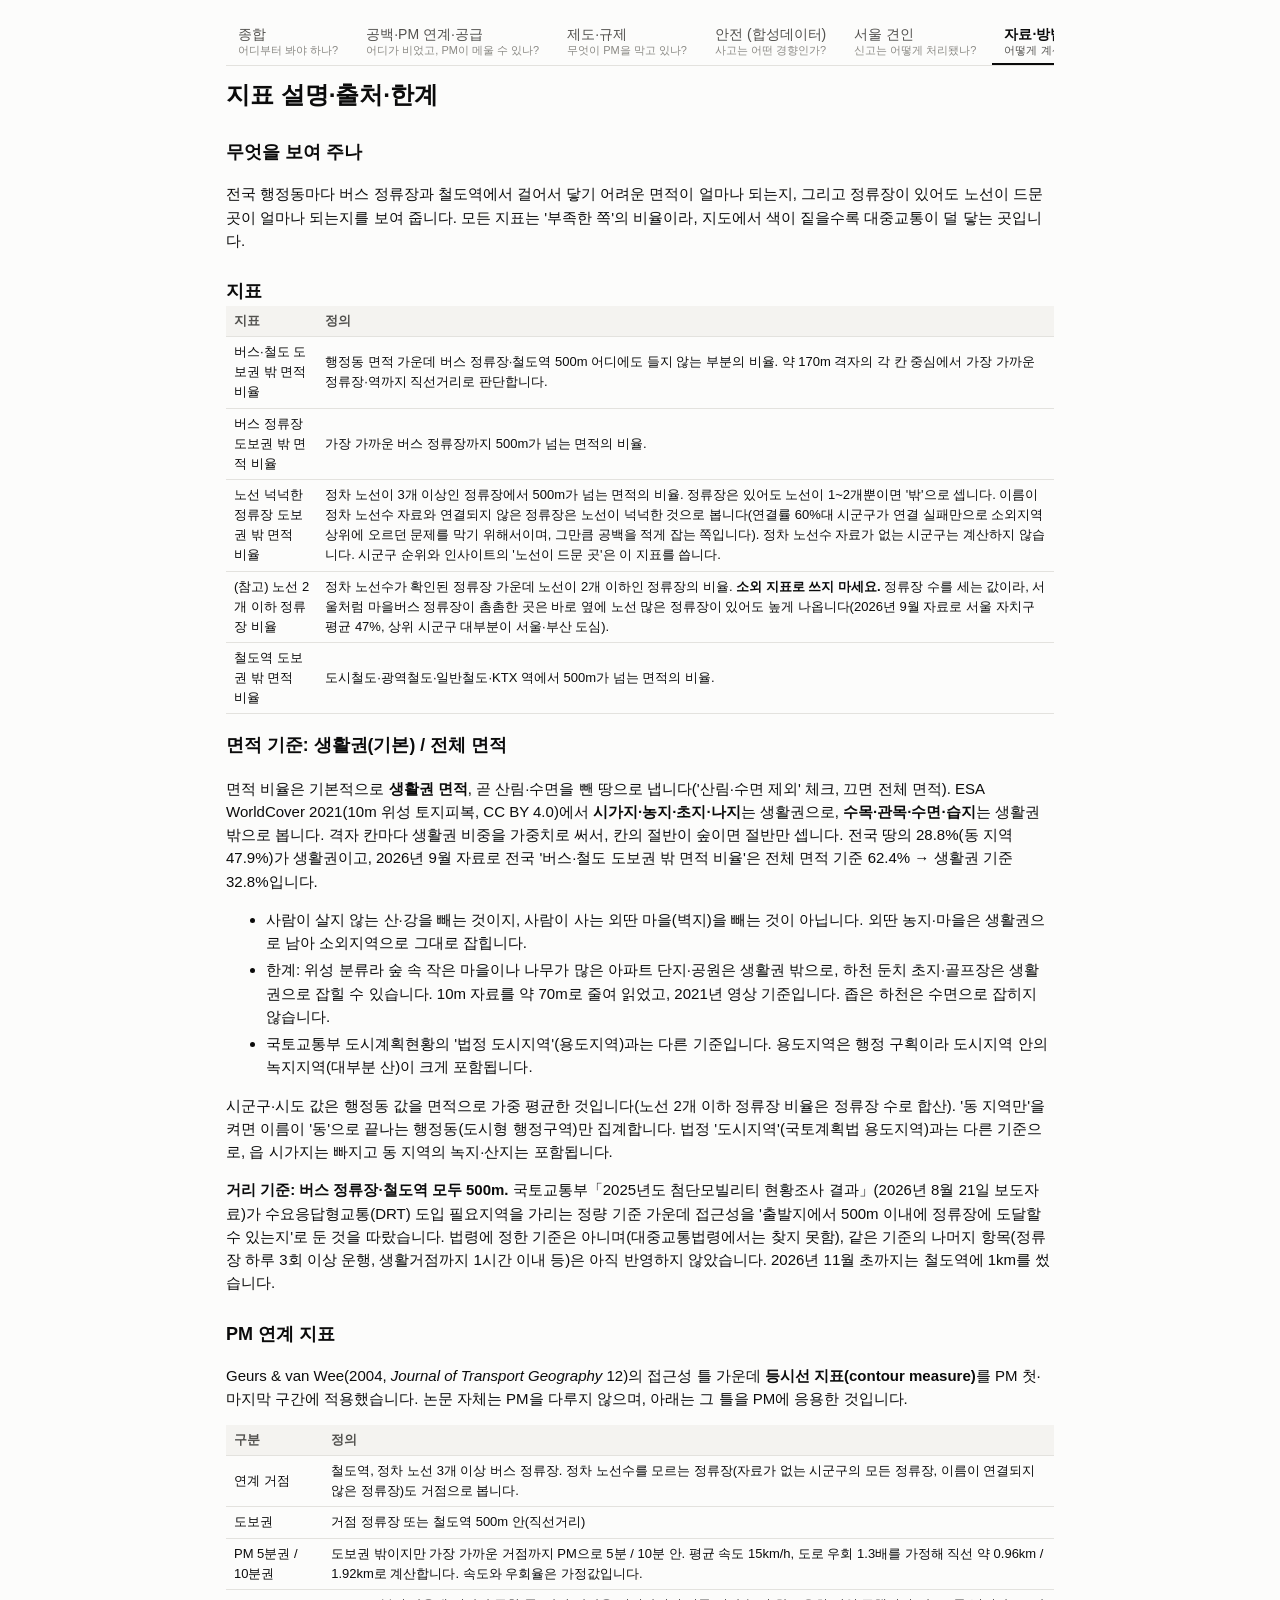
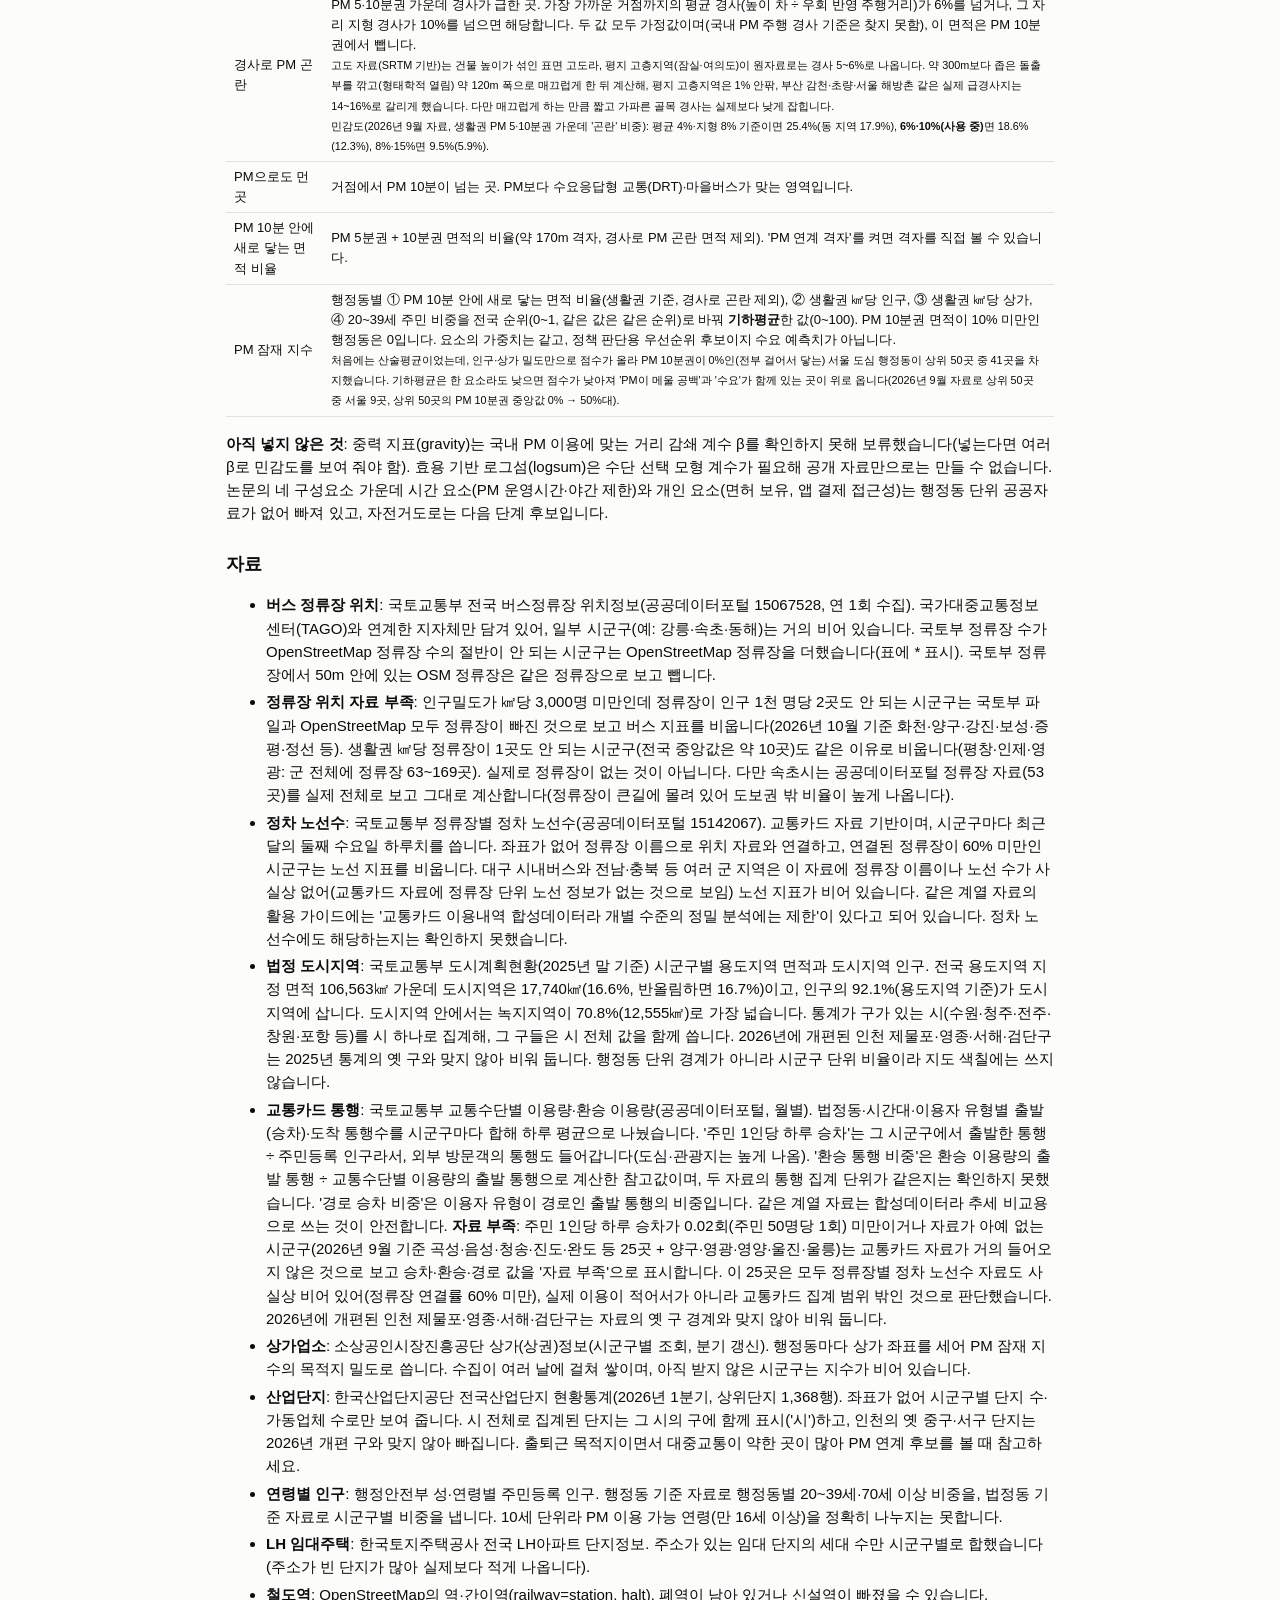
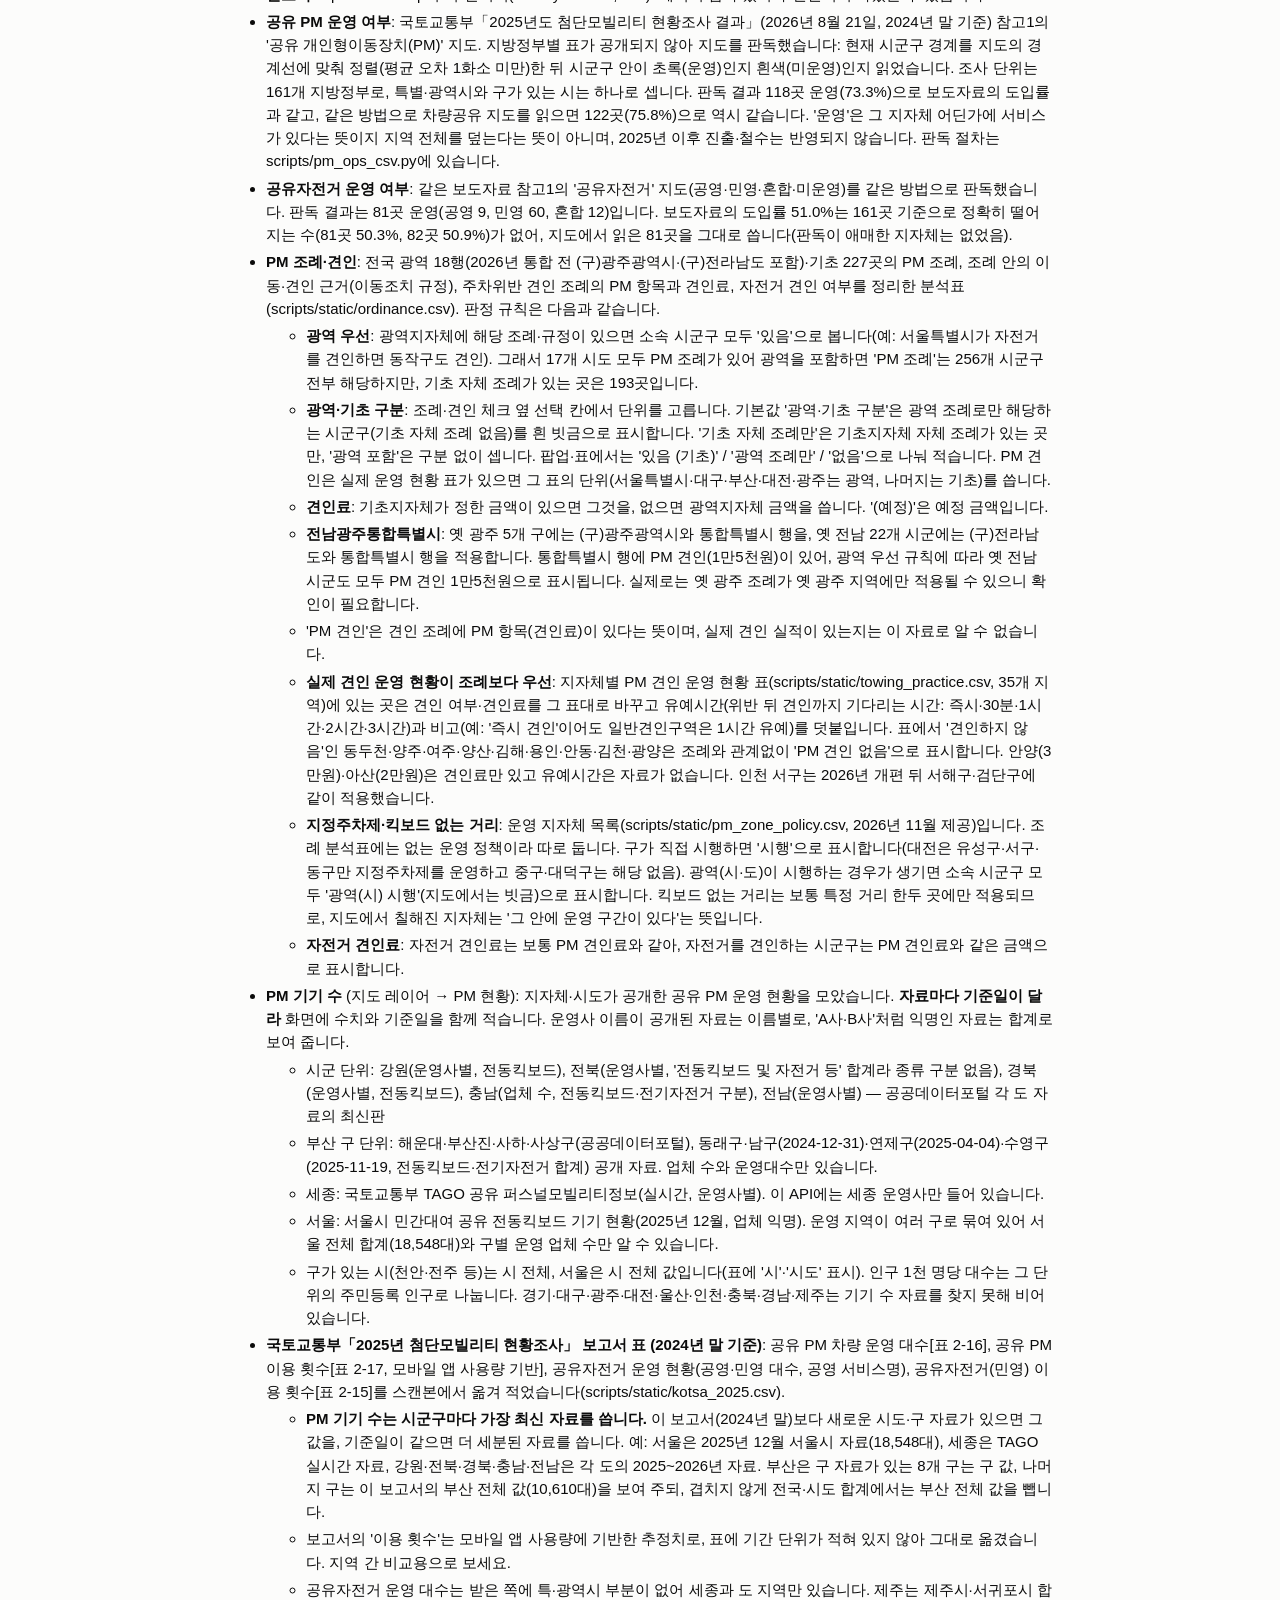
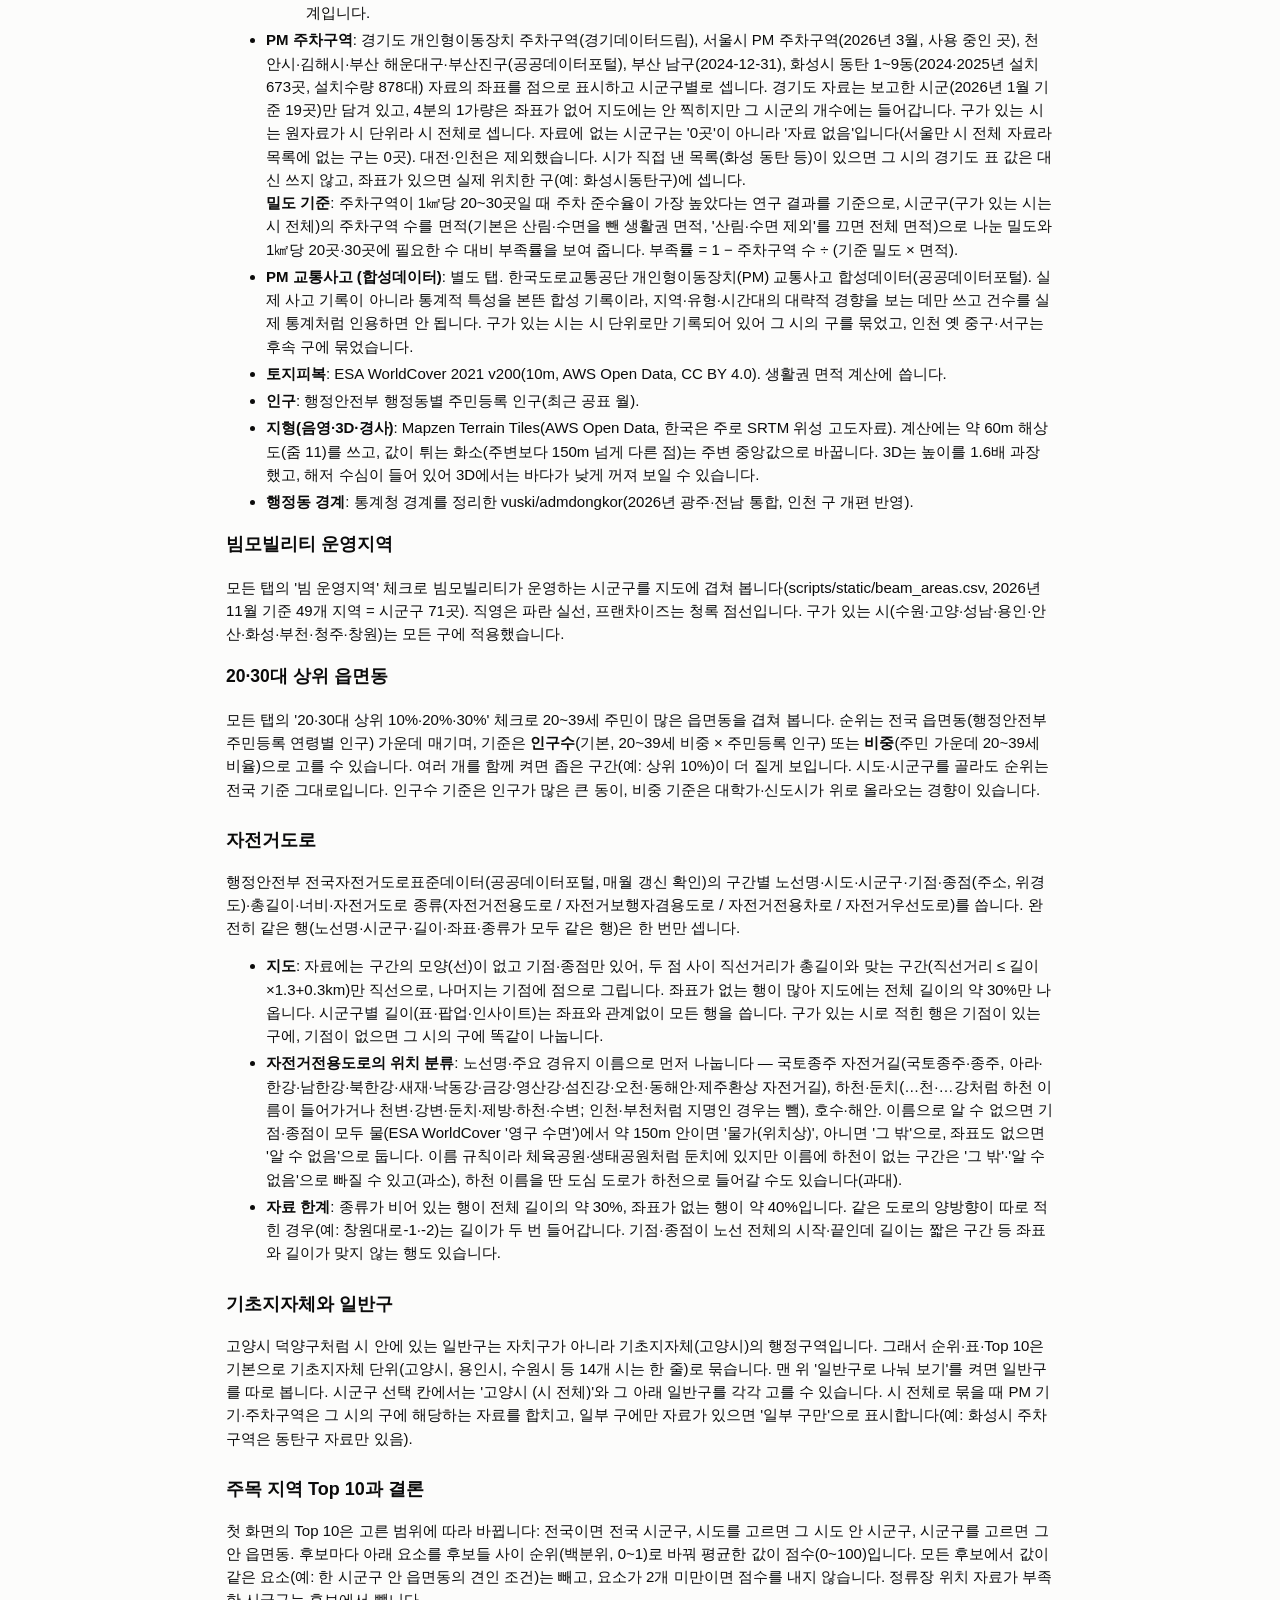
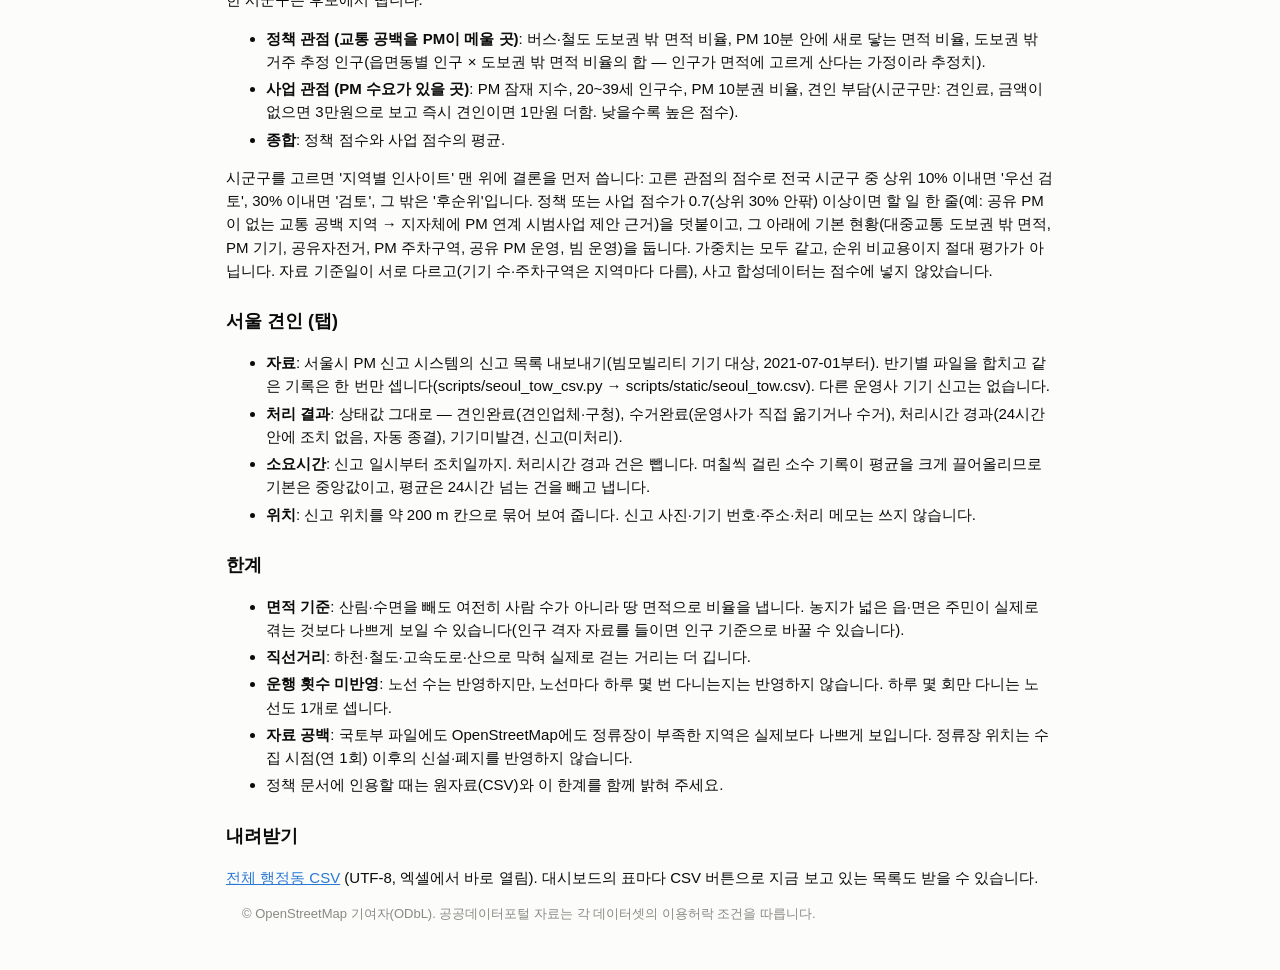
==== commit 83c733c2: "서울 견인 탭: 빔 기기 대상 PM 견인 신고(2021.7~2026.11) 처리 결과·소요시간·타임라인 - scripts/seoul_tow_csv.py: 신고 목록 xlsx를 합쳐" ====
--- a/site/about.html
+++ b/site/about.html
@@ -9,7 +9,7 @@
 </head>
 <body>
 <main>
-  <nav class="tabs"><a href="index.html#all">종합<small>어디부터 봐야 하나?</small></a><a href="index.html#pm">공백·PM 연계·공급<small>어디가 비었고, PM이 메울 수 있나?</small></a><a href="index.html#policy">제도·규제<small>무엇이 PM을 막고 있나?</small></a><a href="accidents.html">안전 (합성데이터)<small>사고는 어떤 경향인가?</small></a><a href="about.html" class="on" aria-current="page">자료·방법<small>어떻게 계산했나?</small></a><a href="en.html">English<small>Tables for HQ</small></a></nav>
+  <nav class="tabs"><a href="index.html#all">종합<small>어디부터 봐야 하나?</small></a><a href="index.html#pm">공백·PM 연계·공급<small>어디가 비었고, PM이 메울 수 있나?</small></a><a href="index.html#policy">제도·규제<small>무엇이 PM을 막고 있나?</small></a><a href="accidents.html">안전 (합성데이터)<small>사고는 어떤 경향인가?</small></a><a href="tow.html">서울 견인<small>신고는 어떻게 처리됐나?</small></a><a href="about.html" class="on" aria-current="page">자료·방법<small>어떻게 계산했나?</small></a><a href="en.html">English<small>Tables for HQ</small></a></nav>
 <h1>지표 설명·출처·한계</h1>
 
 <h2>무엇을 보여 주나</h2>
@@ -122,6 +122,14 @@
 </ul>
 <p>시군구를 고르면 '지역별 인사이트' 맨 위에 결론을 먼저 씁니다: 고른 관점의 점수로 전국 시군구 중 상위 10% 이내면 '우선 검토', 30% 이내면 '검토', 그 밖은 '후순위'입니다. 정책 또는 사업 점수가 0.7(상위 30% 안팎) 이상이면 할 일 한 줄(예: 공유 PM이 없는 교통 공백 지역 → 지자체에 PM 연계 시범사업 제안 근거)을 덧붙이고, 그 아래에 기본 현황(대중교통 도보권 밖 면적, PM 기기, 공유자전거, PM 주차구역, 공유 PM 운영, 빔 운영)을 둡니다. 가중치는 모두 같고, 순위 비교용이지 절대 평가가 아닙니다. 자료 기준일이 서로 다르고(기기 수·주차구역은 지역마다 다름), 사고 합성데이터는 점수에 넣지 않았습니다.</p>
 
+<h2>서울 견인 (탭)</h2>
+<ul>
+  <li><b>자료</b>: 서울시 PM 신고 시스템의 신고 목록 내보내기(빔모빌리티 기기 대상, 2021-07-01부터). 반기별 파일을 합치고 같은 기록은 한 번만 셉니다(scripts/seoul_tow_csv.py → scripts/static/seoul_tow.csv). 다른 운영사 기기 신고는 없습니다.</li>
+  <li><b>처리 결과</b>: 상태값 그대로 — 견인완료(견인업체·구청), 수거완료(운영사가 직접 옮기거나 수거), 처리시간 경과(24시간 안에 조치 없음, 자동 종결), 기기미발견, 신고(미처리).</li>
+  <li><b>소요시간</b>: 신고 일시부터 조치일까지. 처리시간 경과 건은 뺍니다. 며칠씩 걸린 소수 기록이 평균을 크게 끌어올리므로 기본은 중앙값이고, 평균은 24시간 넘는 건을 빼고 냅니다.</li>
+  <li><b>위치</b>: 신고 위치를 약 200 m 칸으로 묶어 보여 줍니다. 신고 사진·기기 번호·주소·처리 메모는 쓰지 않습니다.</li>
+</ul>
+
 <h2>한계</h2>
 <ul>
 <li><b>면적 기준</b>: 산림·수면을 빼도 여전히 사람 수가 아니라 땅 면적으로 비율을 냅니다. 농지가 넓은 읍·면은 주민이 실제로 겪는 것보다 나쁘게 보일 수 있습니다(인구 격자 자료를 들이면 인구 기준으로 바꿀 수 있습니다).</li>
--- a/site/style.css
+++ b/site/style.css
@@ -181,3 +181,62 @@
 body.embed section { padding: 0; margin-bottom: 12px; }
 body.embed .region-bar { position: static; border: 0; padding: 0 0 6px; margin: 0; }
 .en-embed iframe { width: 100%; border: 0; display: block; min-height: 200px; }
+
+/* 서울 견인 (tow.html) */
+body.tow .kpis { grid-template-columns: repeat(6, 1fr); }
+.kpi .ks { color: var(--muted); font-size: 12px; }
+.tow-range input[type=date] { font: inherit; padding: 3px 6px; border: 1px solid var(--line); border-radius: 6px; background: var(--panel); color: var(--ink); }
+.quick { display: flex; flex-wrap: wrap; gap: 6px; }
+.timeline { background: var(--panel); border: 1px solid var(--line); border-radius: 10px; padding: 12px 16px 6px; max-width: 1168px; }
+@media (max-width: 1200px) { .timeline { margin-left: 16px; margin-right: 16px; } }
+.timeline h3 { font-size: 15px; margin: 12px 0 2px; }
+.tl-bar { display: flex; align-items: center; gap: 12px; flex-wrap: wrap; }
+.pills { display: inline-flex; background: #f4f3f0; border-radius: 999px; padding: 4px; gap: 2px; box-shadow: 0 1px 4px rgba(0,0,0,.08); }
+.pills button { border: 0; background: none; border-radius: 999px; padding: 6px 14px; font-weight: 600; color: var(--ink-2); }
+.pills button.on { background: #f2b544; color: #fff; }
+.play { padding: 6px 12px; }
+.play:disabled { color: var(--muted); cursor: default; }
+#cursor { flex: 1; min-width: 160px; accent-color: #b9b8b2; }
+#tl-label { min-width: 120px; }
+.svgchart svg { display: block; width: 100%; height: auto; overflow: visible; }
+.svgchart .grid { stroke: var(--line); stroke-width: 1; }
+.svgchart .base { stroke: #c9c8c3; stroke-width: 1; }
+.svgchart .ax { fill: var(--muted); font-size: 11px; font-variant-numeric: tabular-nums; }
+.svgchart .hov { fill: rgba(0,0,0,.06); pointer-events: none; }
+.svgchart .cur { fill: rgba(242,181,68,.28); stroke: #f2b544; stroke-width: 1; pointer-events: none; }
+.svgchart .curl { fill: rgba(242,181,68,.2); pointer-events: none; }
+.svgchart .cross { stroke: var(--ink-2); stroke-width: 1; stroke-dasharray: 3 3; pointer-events: none; }
+.brush { margin-top: 4px; touch-action: none; user-select: none; }
+.brush .brush-area { fill: #d8e6f7; }
+.brush .brush-sel { fill: rgba(37,125,224,.14); stroke: #257de0; stroke-width: 1; }
+.brush .brush-h { fill: #fff; stroke: #257de0; stroke-width: 1.5; cursor: ew-resize; }
+.legend-inline { display: flex; flex-wrap: wrap; gap: 4px 14px; font-size: 12px; color: var(--ink-2); margin: 2px 0 4px; }
+.legend-inline span { display: inline-flex; align-items: center; gap: 5px; }
+.legend-inline i { width: 10px; height: 10px; border-radius: 2px; display: inline-block; }
+.map-opts { position: absolute; top: 10px; left: 26px; background: rgba(255,255,255,.94); border: 1px solid var(--line); border-radius: 6px; padding: 4px 8px; font-size: 13px; color: var(--ink-2); }
+.chart.wide { grid-column: 1 / -1; }
+.chart h3 select { font-size: 13px; font-weight: 400; margin-left: 6px; }
+.chart h3 small { color: var(--muted); font-weight: 400; font-size: 12px; }
+.hrow { display: grid; grid-template-columns: 90px 1fr; gap: 8px; align-items: center; padding: 3px 0; font-size: 13px; }
+.hb { display: flex; flex-direction: column; gap: 2px; }
+.hbar { display: flex; align-items: center; gap: 6px; height: 10px; }
+.hbar i { display: block; height: 10px; border-radius: 0 3px 3px 0; min-width: 1px; }
+.hbar em { font-style: normal; font-size: 11px; color: var(--ink-2); font-variant-numeric: tabular-nums; }
+.srow { display: grid; grid-template-columns: 150px 1fr; gap: 4px 8px; align-items: center; font-size: 13px; margin: 4px 0 8px; }
+.srow .sbar { display: flex; gap: 2px; height: 14px; }
+.srow .sbar i { display: block; height: 14px; min-width: 1px; }
+.srow .sbar i:last-child { border-radius: 0 4px 4px 0; }
+.srow .sv { grid-column: 2; color: var(--ink-2); font-size: 12px; }
+.tip { position: fixed; z-index: 20; pointer-events: none; background: var(--panel); border: 1px solid var(--line); border-radius: 6px; box-shadow: 0 2px 8px rgba(0,0,0,.12); padding: 6px 10px; font-size: 12px; min-width: 160px; }
+.tt { font-weight: 600; margin-bottom: 3px; color: var(--ink); }
+.tr { display: flex; align-items: center; gap: 6px; color: var(--ink-2); font-size: 12px; }
+.tr span { flex: 1; }
+.tr b { color: var(--ink); font-weight: 600; font-variant-numeric: tabular-nums; }
+.tr i { width: 9px; height: 9px; border-radius: 2px; display: inline-block; }
+#table tr.sel td { background: #fff6e8; }
+#table tbody tr { cursor: pointer; }
+@media (max-width: 640px) {
+  body.tow .kpis { grid-template-columns: repeat(2, 1fr); }
+  .srow { grid-template-columns: 1fr; } .srow .sv { grid-column: 1; }
+  .tl-bar #cursor { flex-basis: 100%; }
+}
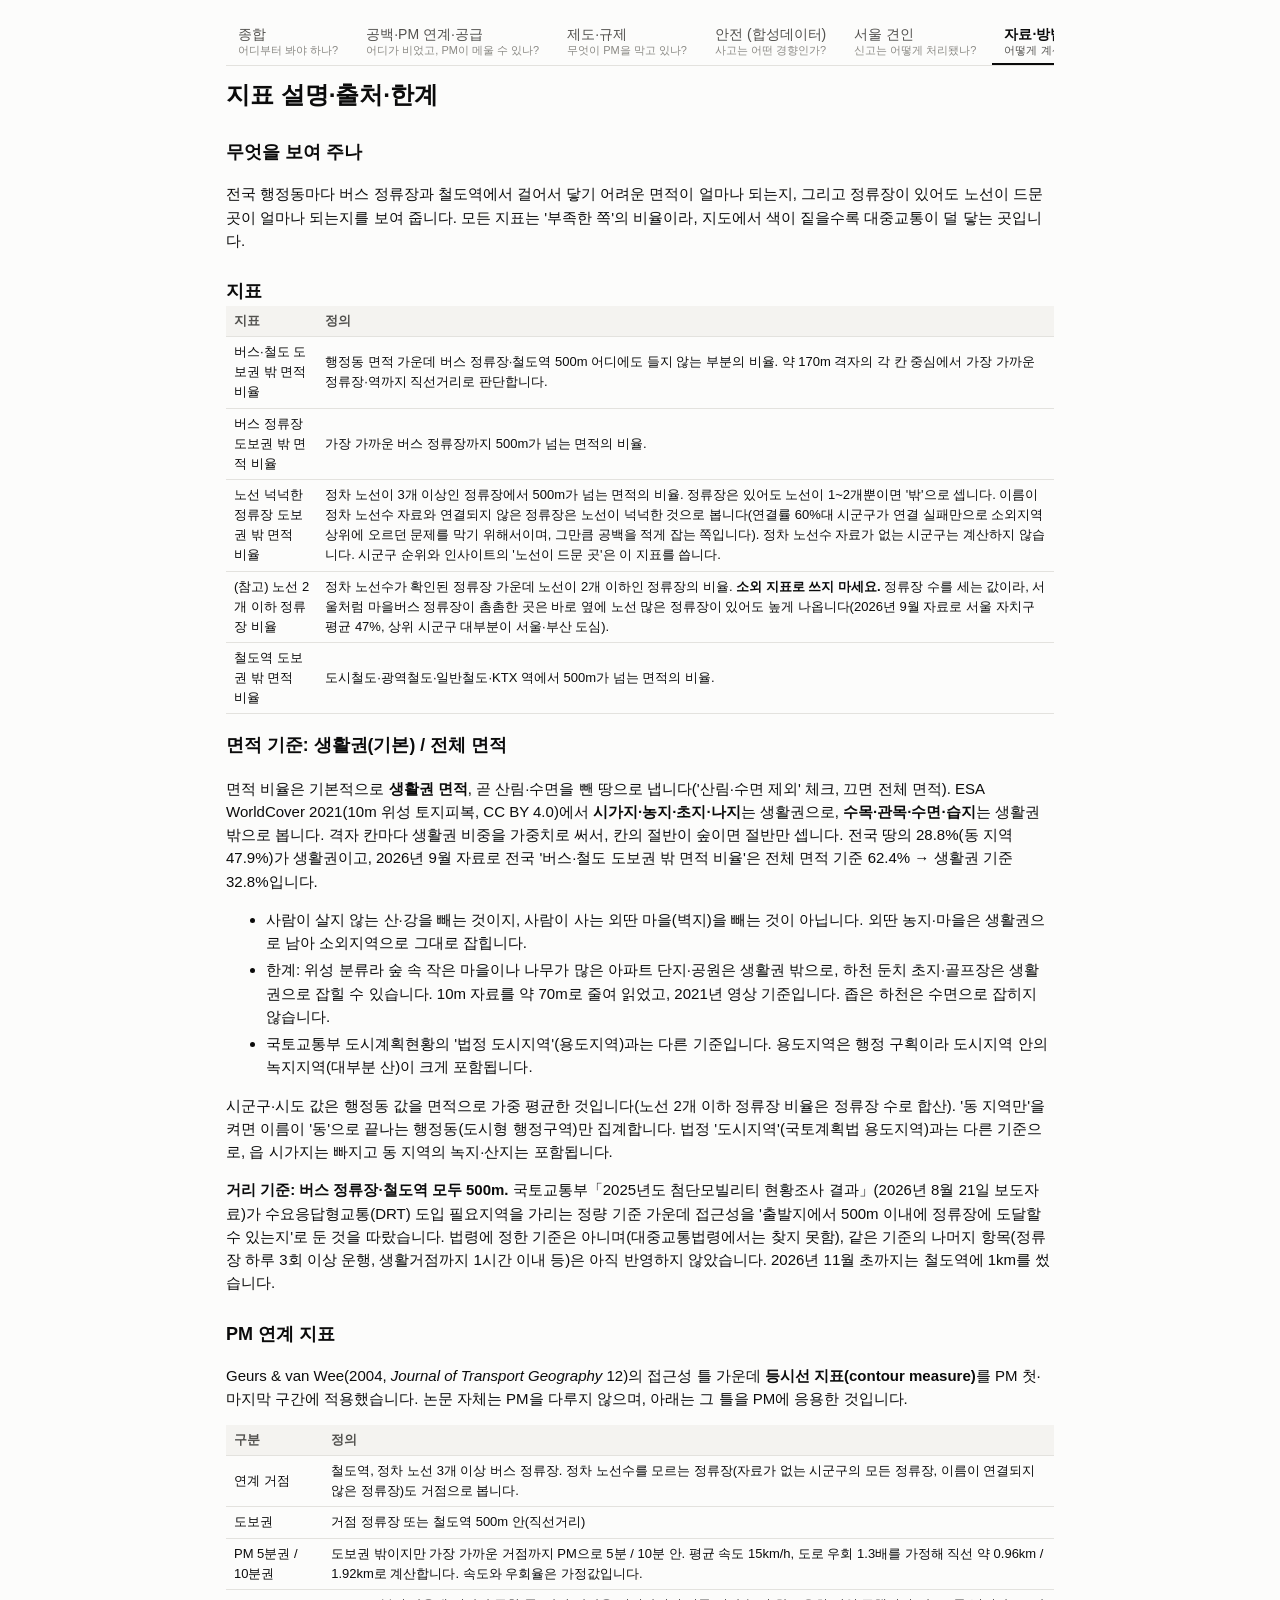
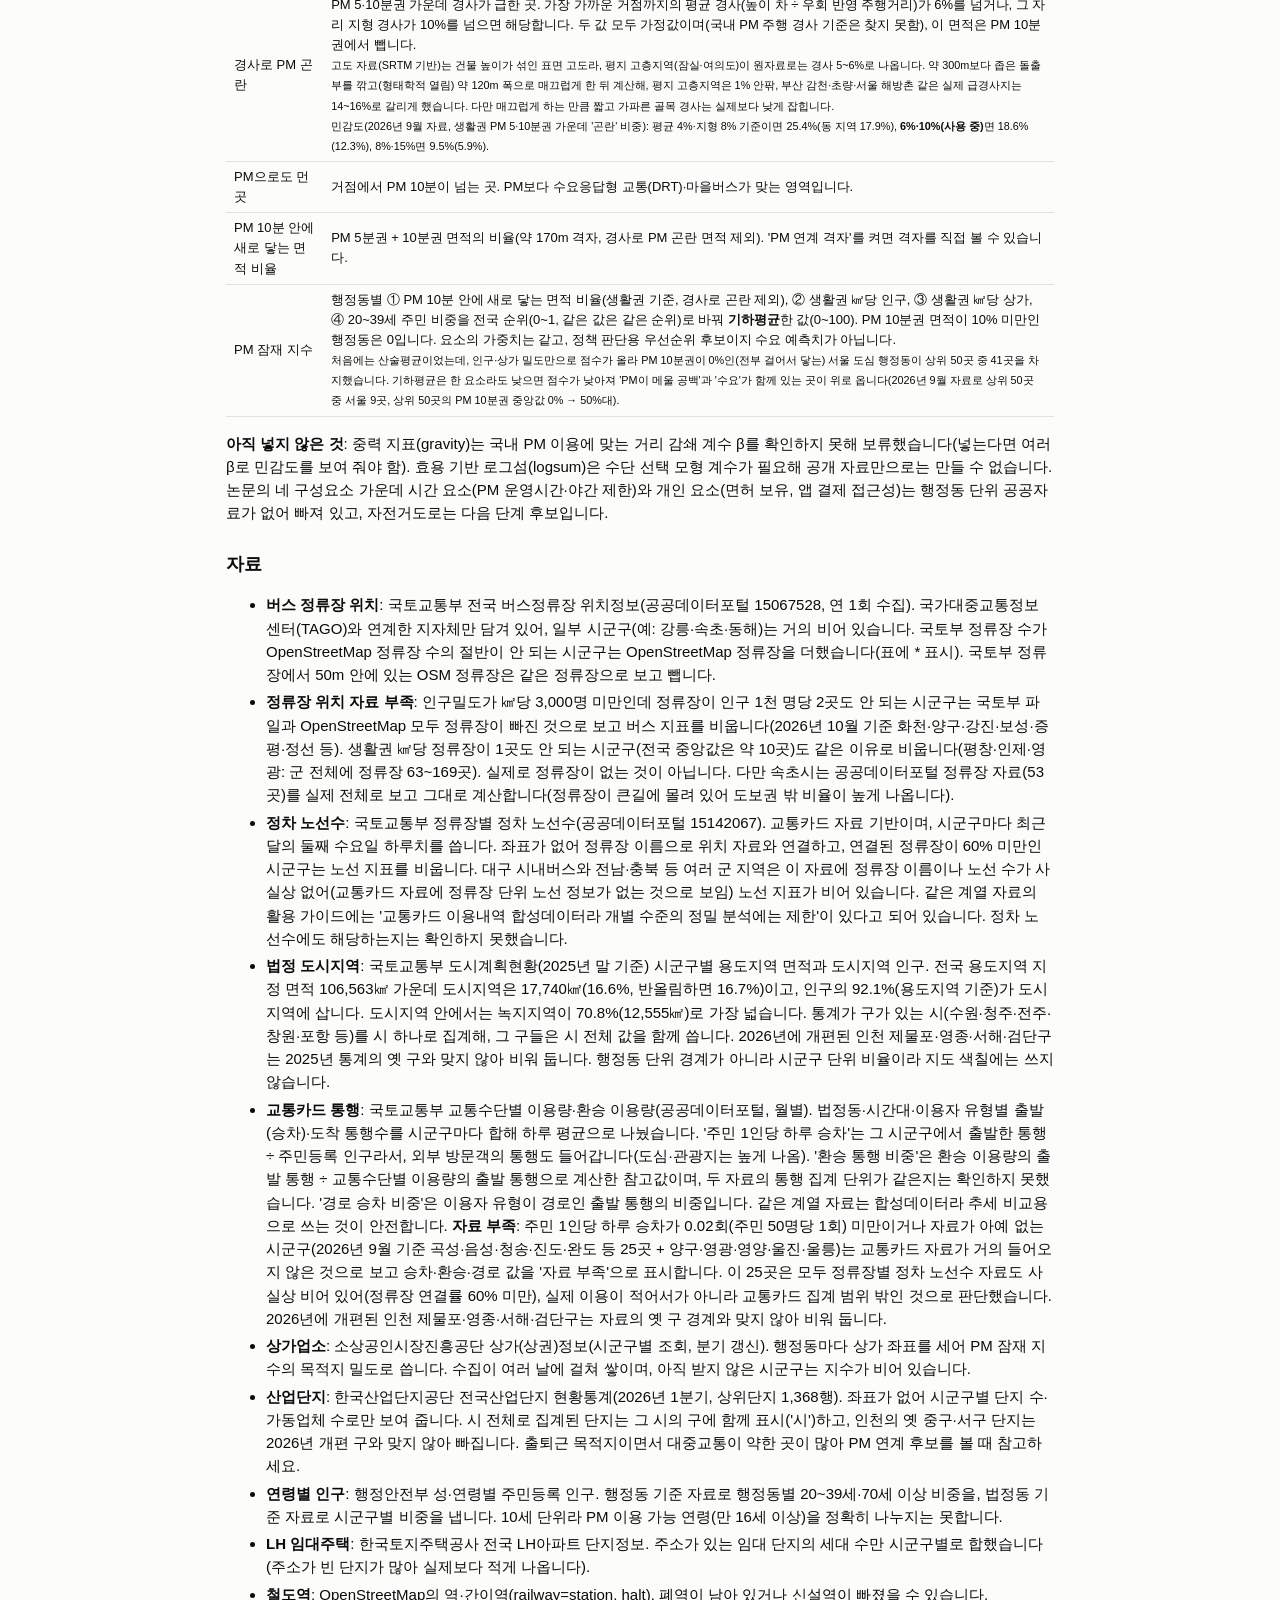
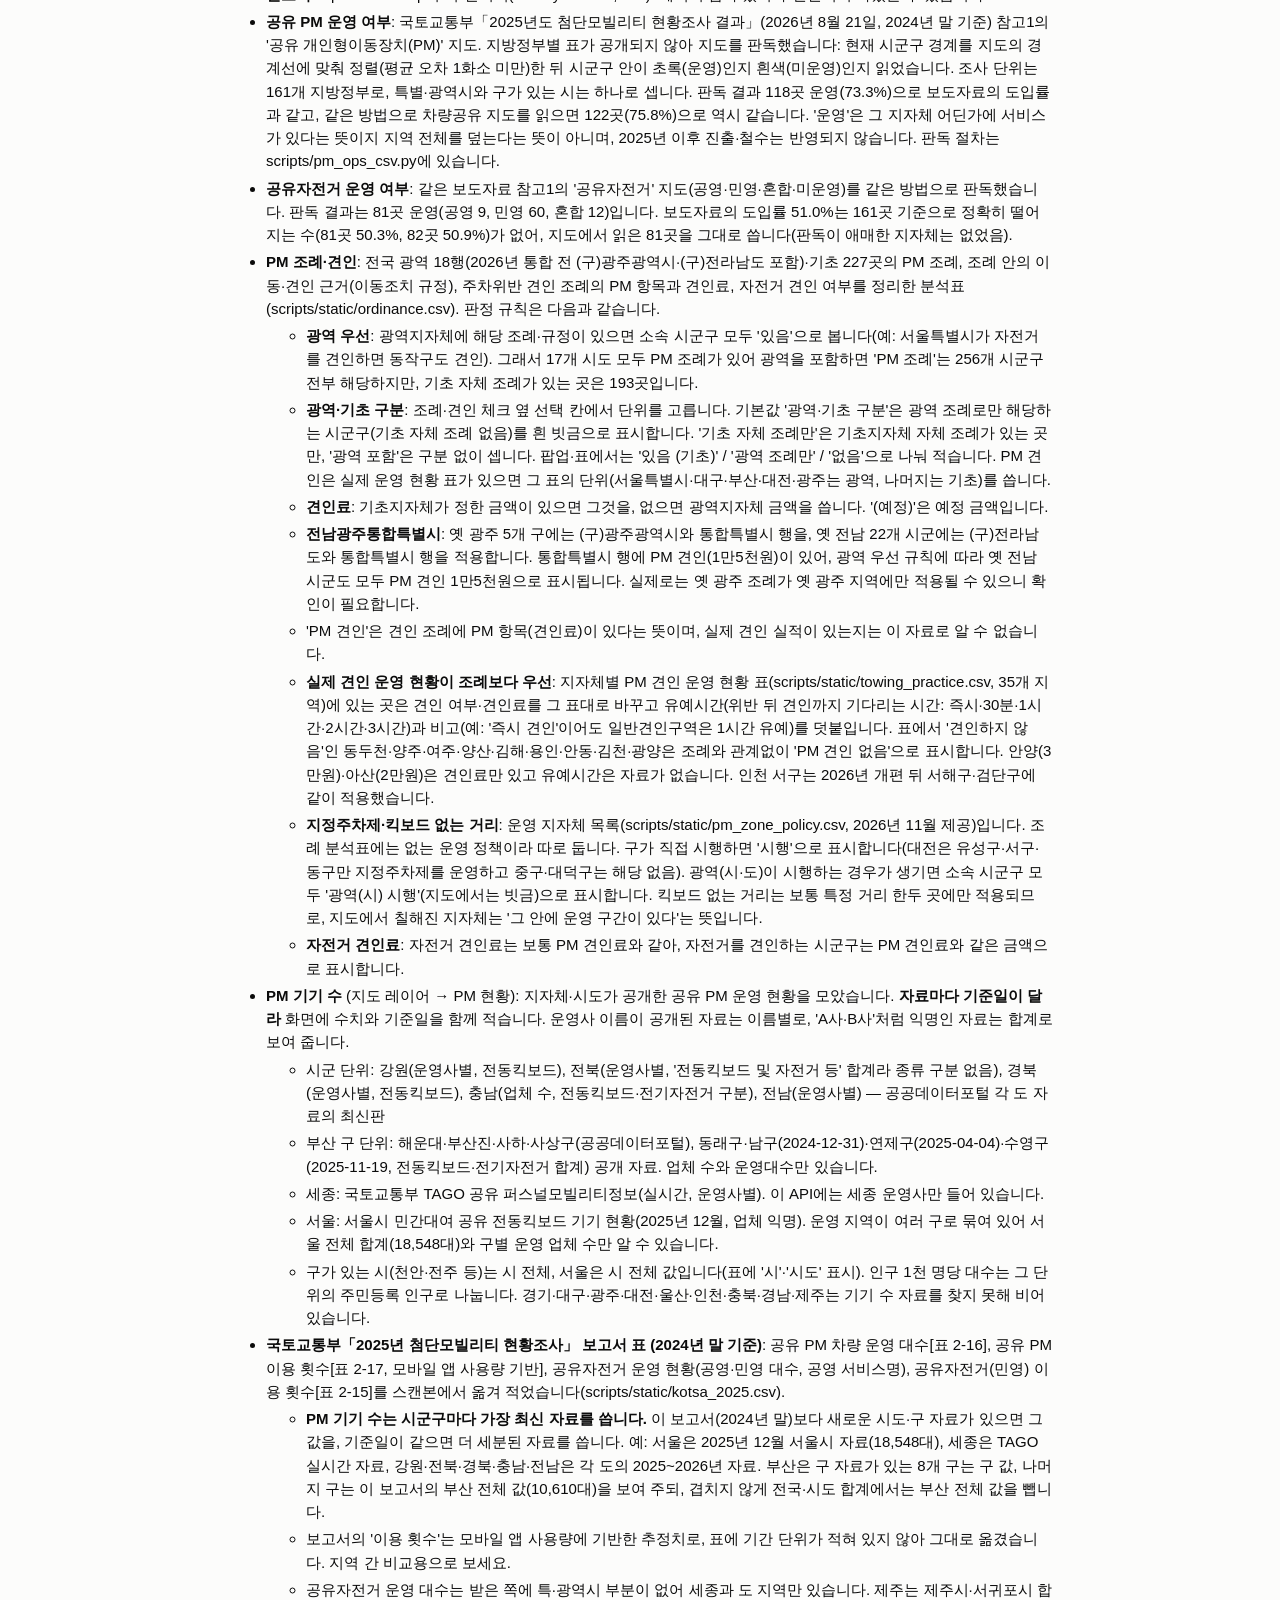
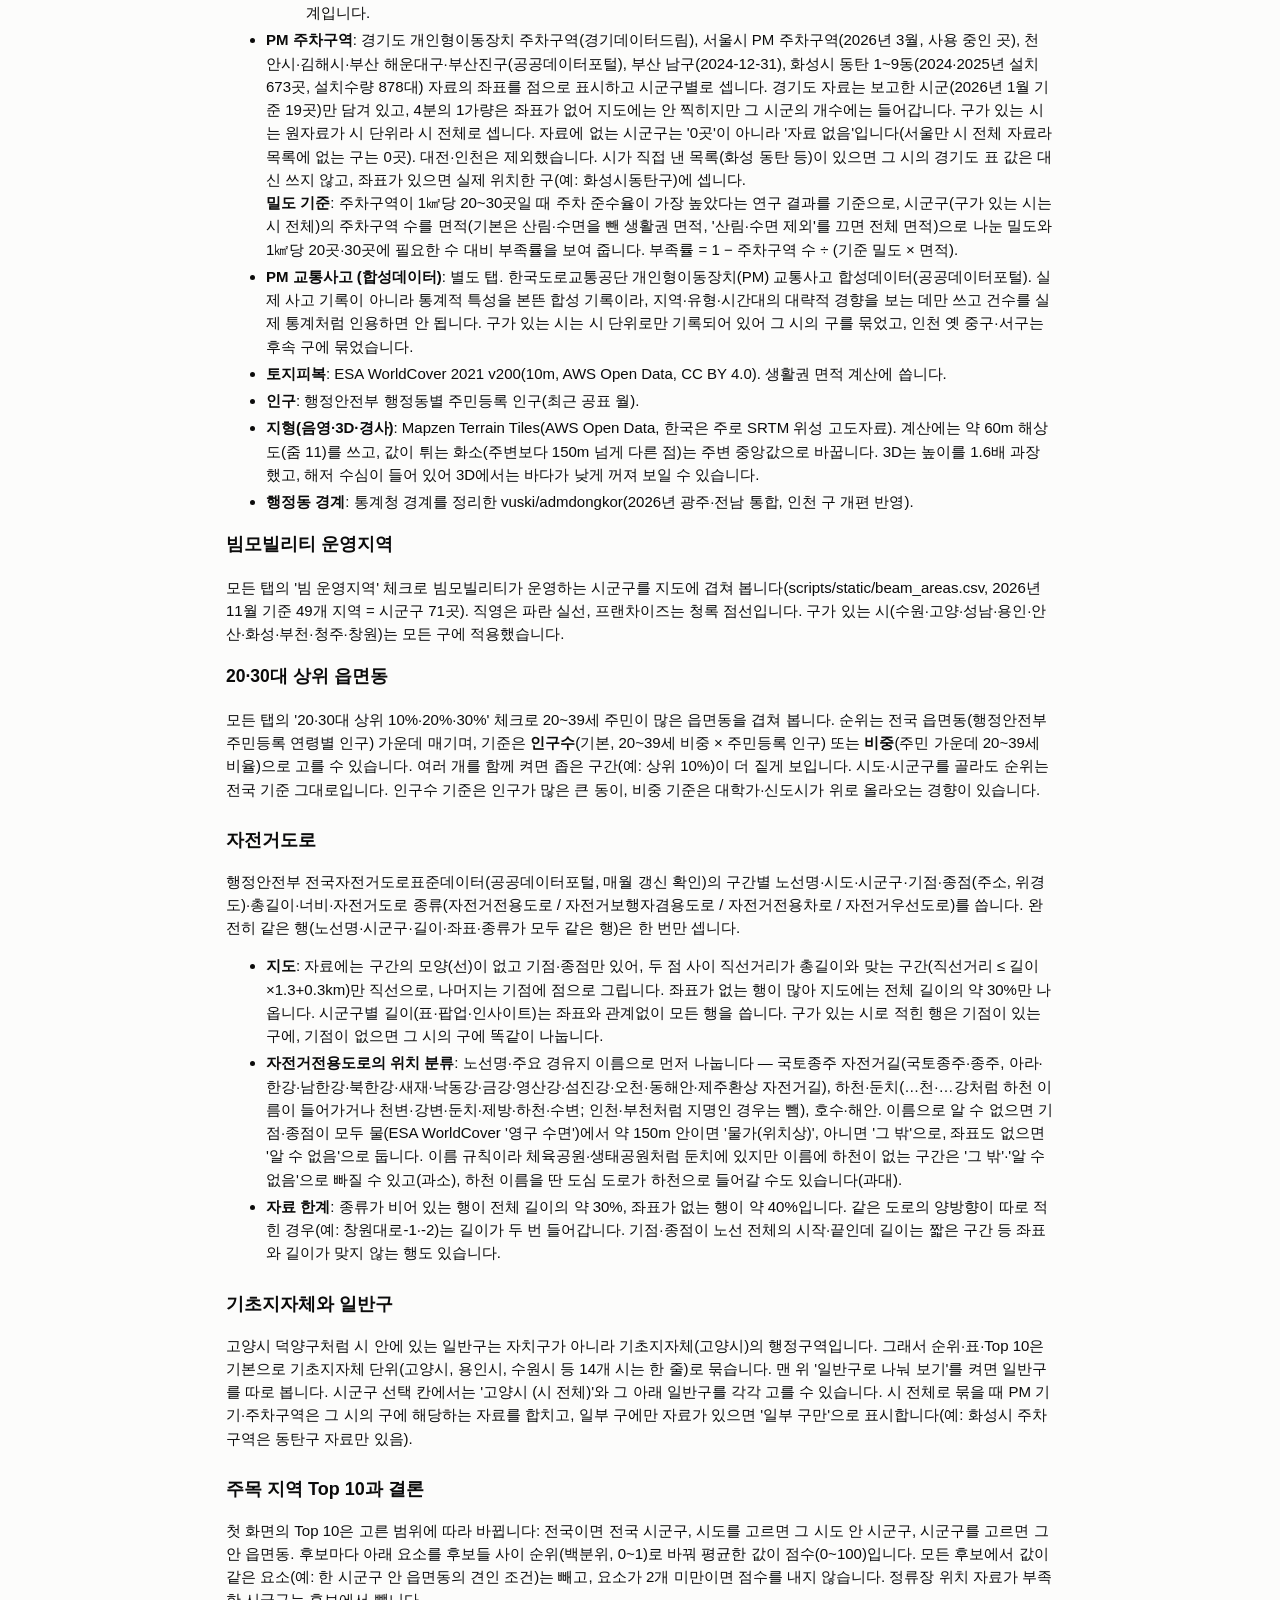
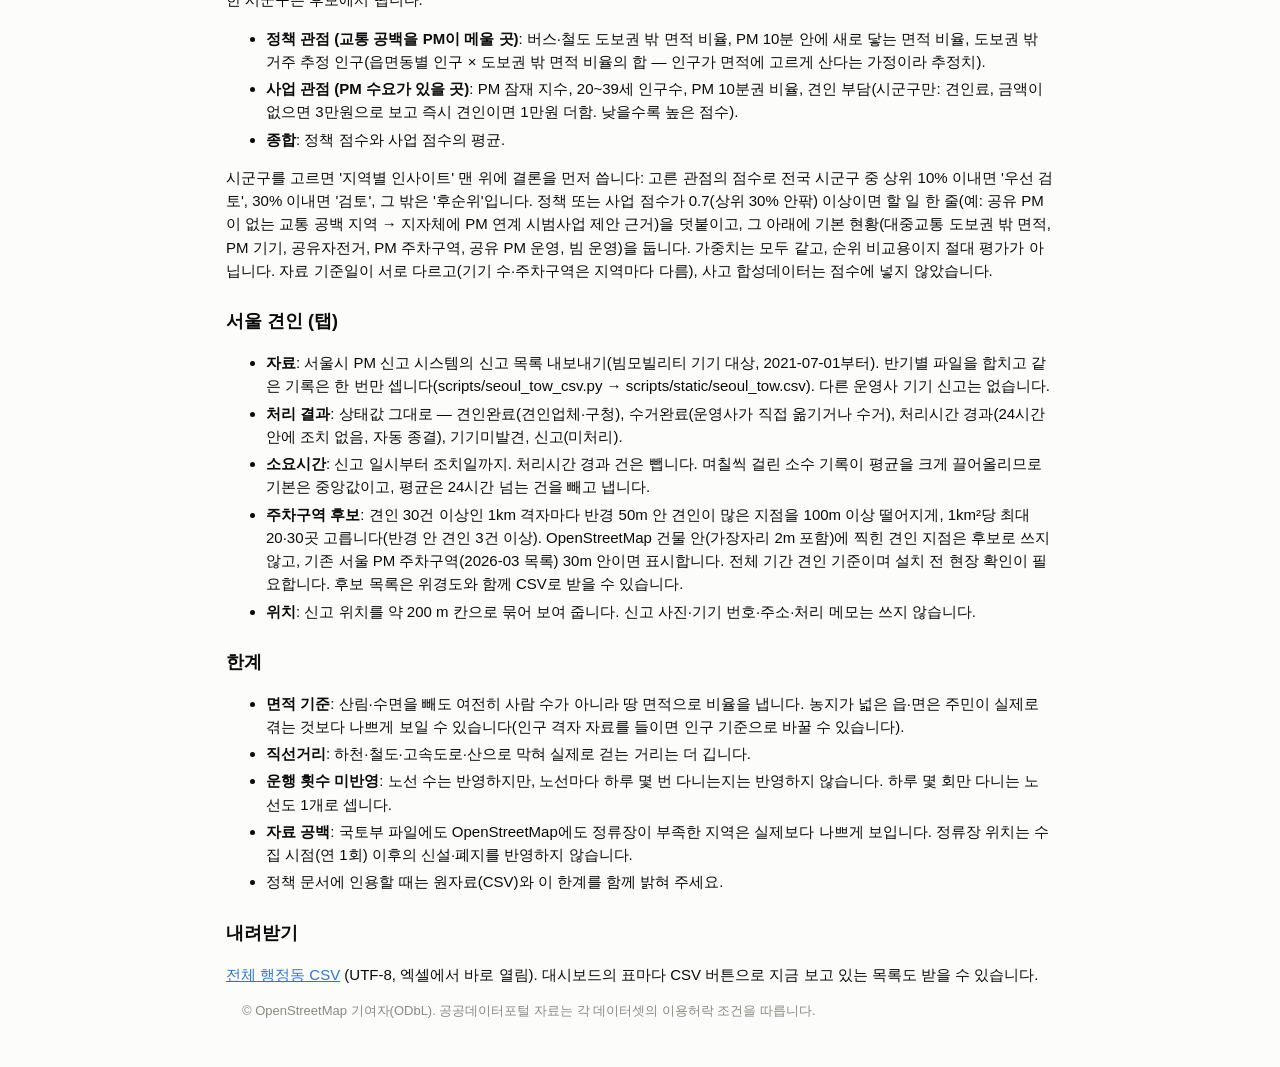
==== commit 0fc5cde2: "서울 견인: 견인 빈도 기준 PM 주차구역 후보(1km²당 20·30곳, 건물 안 제외)와 위경도 CSV - fetch.py seoul_buildings: 견인 지점이 있는 타일의" ====
--- a/site/about.html
+++ b/site/about.html
@@ -127,6 +127,7 @@
   <li><b>자료</b>: 서울시 PM 신고 시스템의 신고 목록 내보내기(빔모빌리티 기기 대상, 2021-07-01부터). 반기별 파일을 합치고 같은 기록은 한 번만 셉니다(scripts/seoul_tow_csv.py → scripts/static/seoul_tow.csv). 다른 운영사 기기 신고는 없습니다.</li>
   <li><b>처리 결과</b>: 상태값 그대로 — 견인완료(견인업체·구청), 수거완료(운영사가 직접 옮기거나 수거), 처리시간 경과(24시간 안에 조치 없음, 자동 종결), 기기미발견, 신고(미처리).</li>
   <li><b>소요시간</b>: 신고 일시부터 조치일까지. 처리시간 경과 건은 뺍니다. 며칠씩 걸린 소수 기록이 평균을 크게 끌어올리므로 기본은 중앙값이고, 평균은 24시간 넘는 건을 빼고 냅니다.</li>
+  <li><b>주차구역 후보</b>: 견인 30건 이상인 1km 격자마다 반경 50m 안 견인이 많은 지점을 100m 이상 떨어지게, 1km²당 최대 20·30곳 고릅니다(반경 안 견인 3건 이상). OpenStreetMap 건물 안(가장자리 2m 포함)에 찍힌 견인 지점은 후보로 쓰지 않고, 기존 서울 PM 주차구역(2026-03 목록) 30m 안이면 표시합니다. 전체 기간 견인 기준이며 설치 전 현장 확인이 필요합니다. 후보 목록은 위경도와 함께 CSV로 받을 수 있습니다.</li>
   <li><b>위치</b>: 신고 위치를 약 200 m 칸으로 묶어 보여 줍니다. 신고 사진·기기 번호·주소·처리 메모는 쓰지 않습니다.</li>
 </ul>
 
--- a/site/style.css
+++ b/site/style.css
@@ -240,3 +240,8 @@
   .srow { grid-template-columns: 1fr; } .srow .sv { grid-column: 1; }
   .tl-bar #cursor { flex-basis: 100%; }
 }
+.cell-bar { display: inline-block; width: 60px; height: 8px; background: #f1f0ec; border-radius: 2px; margin-right: 6px; vertical-align: middle; }
+.cell-bar i { display: block; height: 8px; background: #f47230; border-radius: 2px; }
+.map-opts { display: flex; flex-wrap: wrap; gap: 4px 12px; align-items: center; max-width: calc(100% - 80px); }
+.cand-opts { display: inline-flex; flex-wrap: wrap; gap: 4px 10px; align-items: center; }
+.cand-opts select, .cand-opts button { font-size: 12px; }
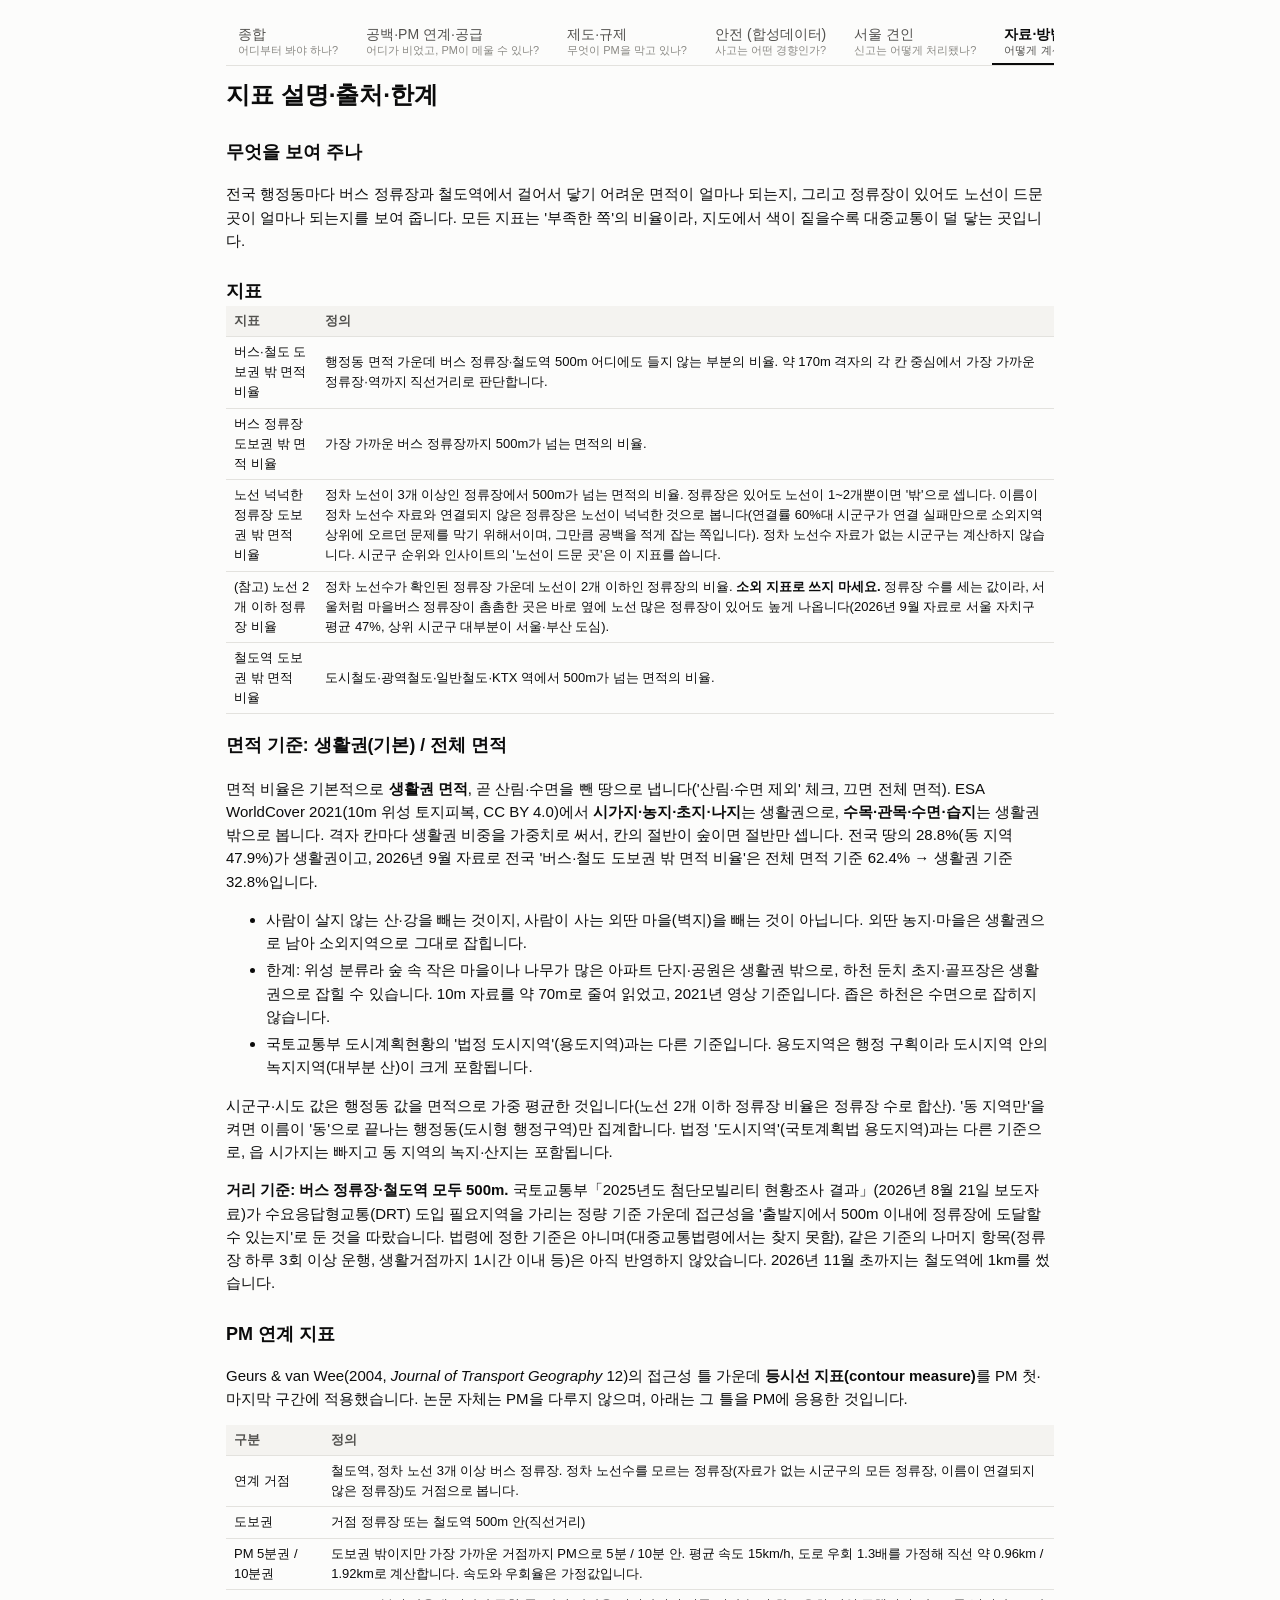
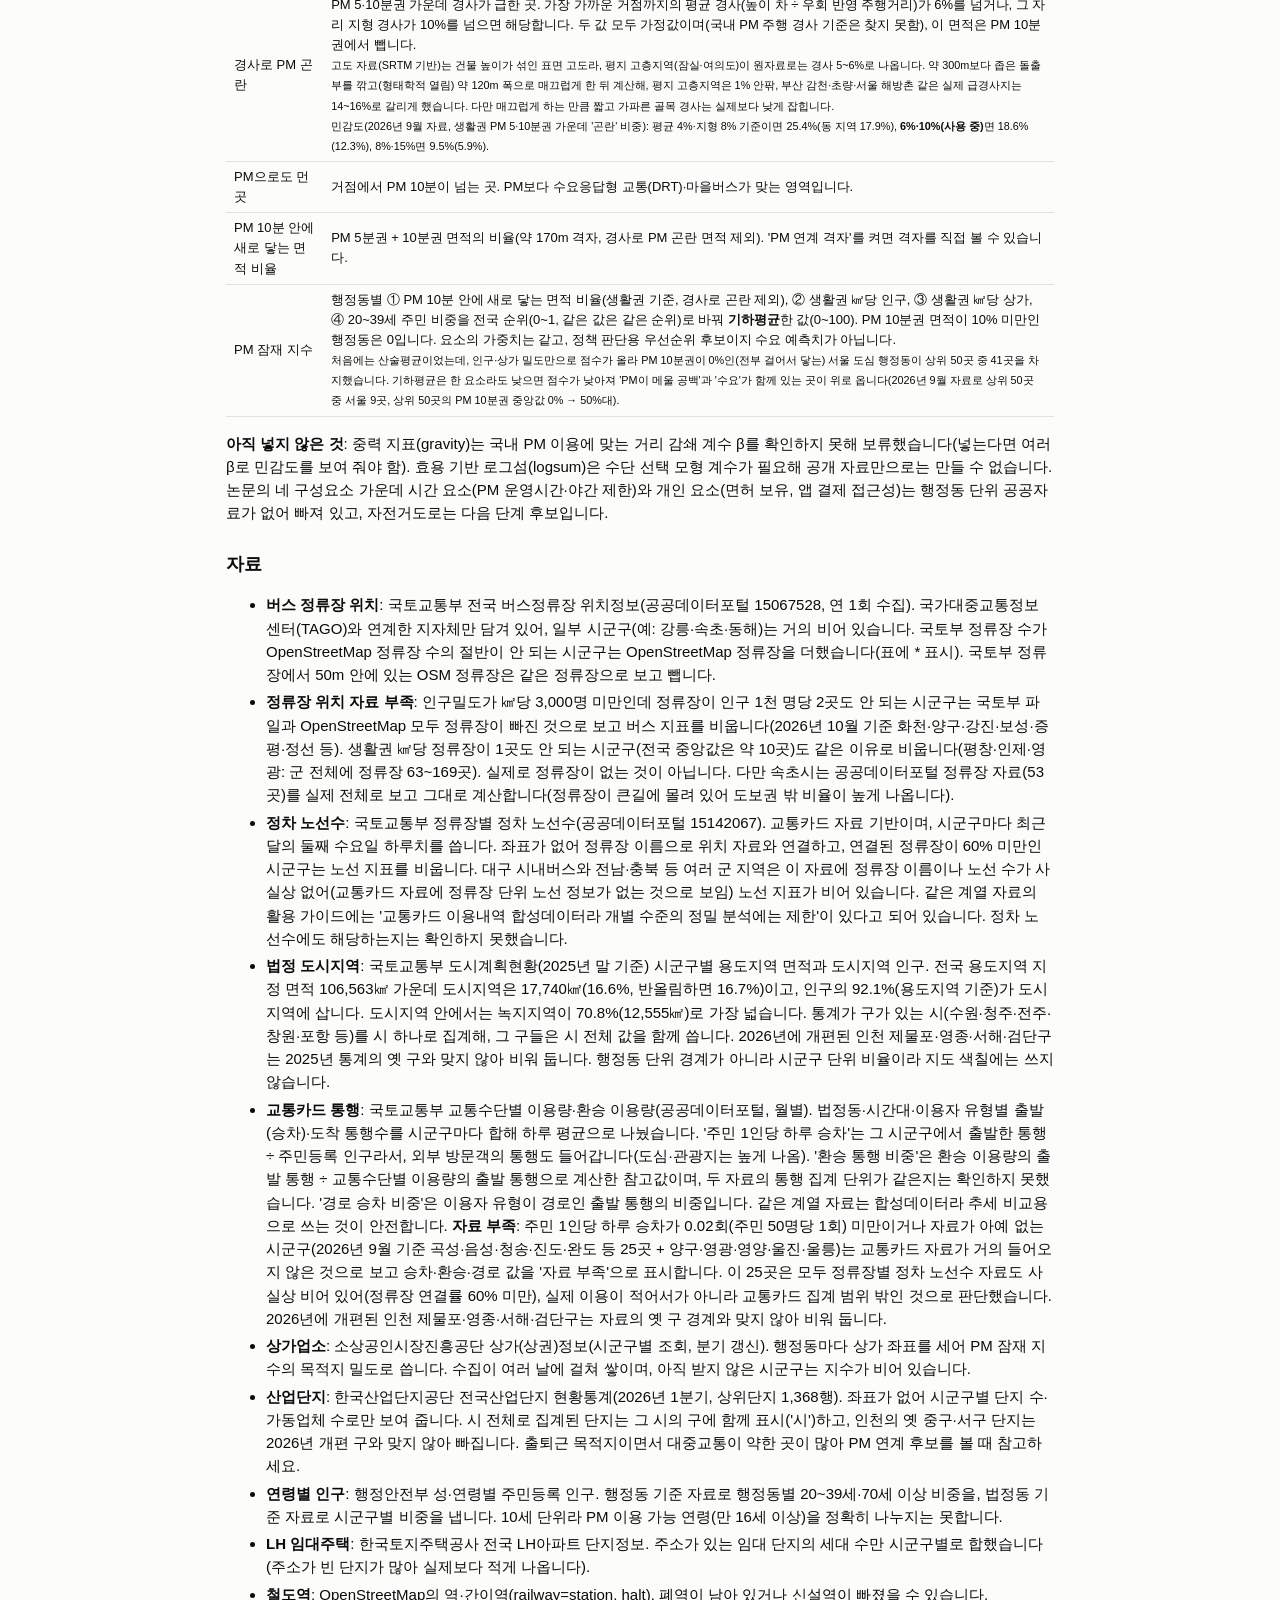
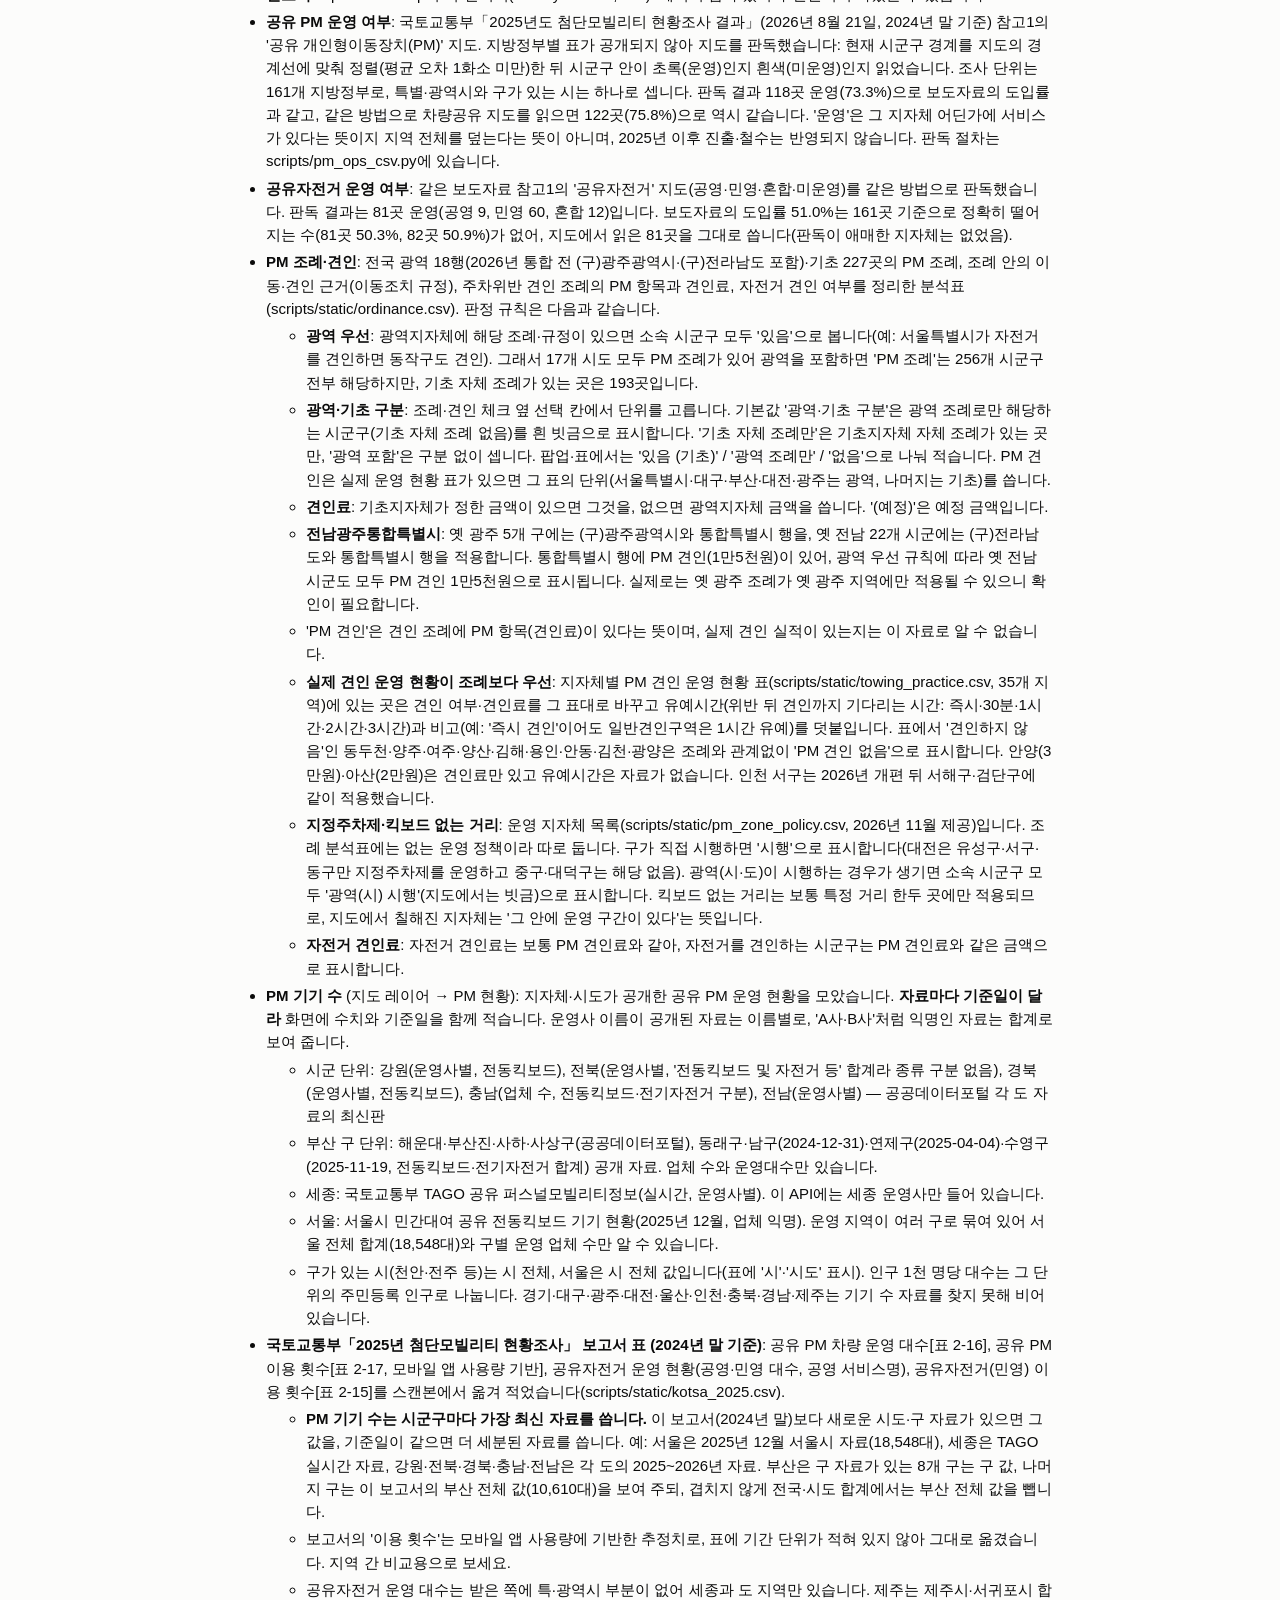
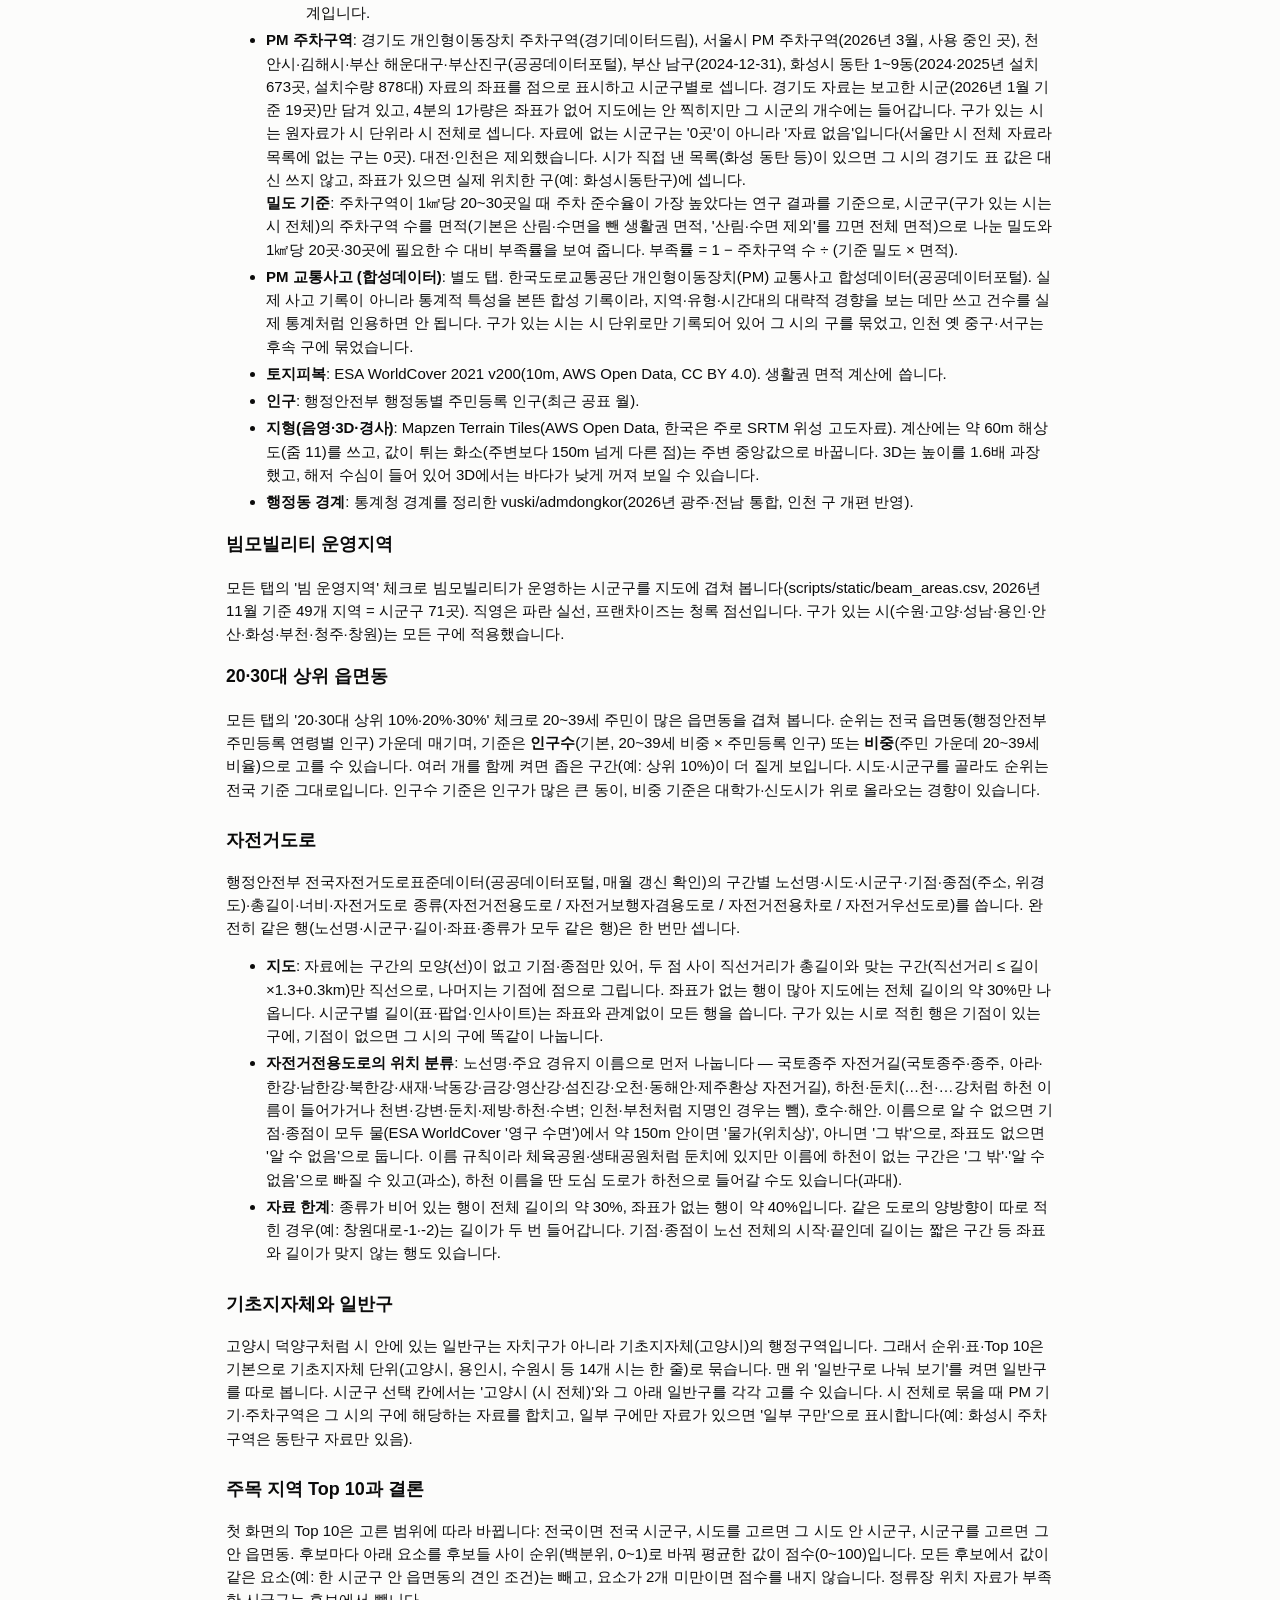
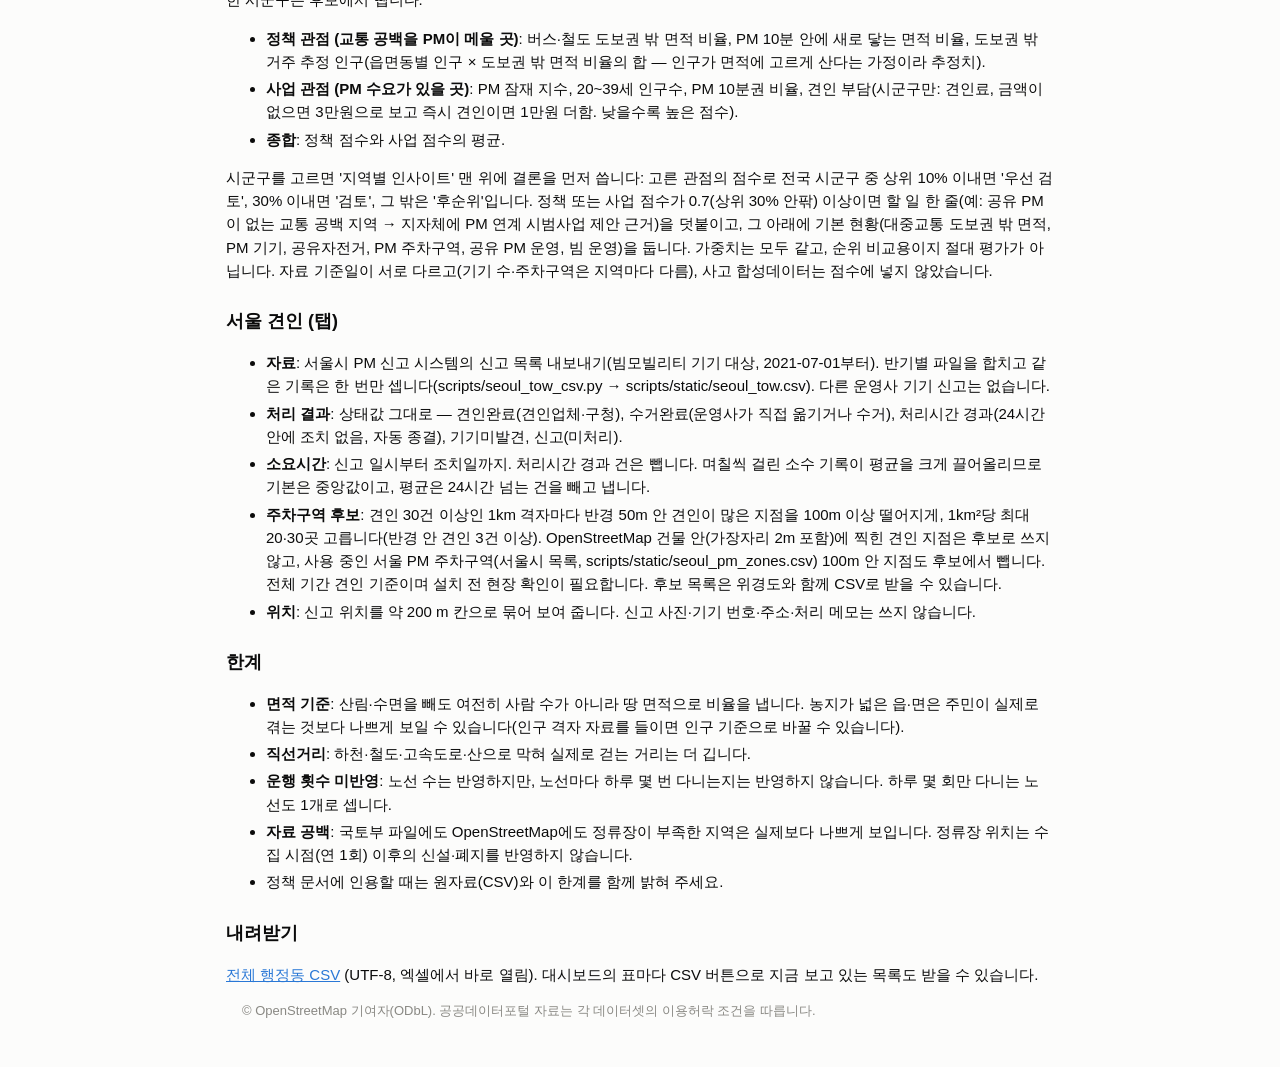
==== commit d0e2e6a7: "서울 견인: 사용 중인 서울시 PM 주차구역 100m 안 지점은 주차구역 후보에서 제외 - scripts/static/seoul_pm_zones.csv: 서울시 PM 주차구역 목록" ====
--- a/site/about.html
+++ b/site/about.html
@@ -127,7 +127,7 @@
   <li><b>자료</b>: 서울시 PM 신고 시스템의 신고 목록 내보내기(빔모빌리티 기기 대상, 2021-07-01부터). 반기별 파일을 합치고 같은 기록은 한 번만 셉니다(scripts/seoul_tow_csv.py → scripts/static/seoul_tow.csv). 다른 운영사 기기 신고는 없습니다.</li>
   <li><b>처리 결과</b>: 상태값 그대로 — 견인완료(견인업체·구청), 수거완료(운영사가 직접 옮기거나 수거), 처리시간 경과(24시간 안에 조치 없음, 자동 종결), 기기미발견, 신고(미처리).</li>
   <li><b>소요시간</b>: 신고 일시부터 조치일까지. 처리시간 경과 건은 뺍니다. 며칠씩 걸린 소수 기록이 평균을 크게 끌어올리므로 기본은 중앙값이고, 평균은 24시간 넘는 건을 빼고 냅니다.</li>
-  <li><b>주차구역 후보</b>: 견인 30건 이상인 1km 격자마다 반경 50m 안 견인이 많은 지점을 100m 이상 떨어지게, 1km²당 최대 20·30곳 고릅니다(반경 안 견인 3건 이상). OpenStreetMap 건물 안(가장자리 2m 포함)에 찍힌 견인 지점은 후보로 쓰지 않고, 기존 서울 PM 주차구역(2026-03 목록) 30m 안이면 표시합니다. 전체 기간 견인 기준이며 설치 전 현장 확인이 필요합니다. 후보 목록은 위경도와 함께 CSV로 받을 수 있습니다.</li>
+  <li><b>주차구역 후보</b>: 견인 30건 이상인 1km 격자마다 반경 50m 안 견인이 많은 지점을 100m 이상 떨어지게, 1km²당 최대 20·30곳 고릅니다(반경 안 견인 3건 이상). OpenStreetMap 건물 안(가장자리 2m 포함)에 찍힌 견인 지점은 후보로 쓰지 않고, 사용 중인 서울 PM 주차구역(서울시 목록, scripts/static/seoul_pm_zones.csv) 100m 안 지점도 후보에서 뺍니다. 전체 기간 견인 기준이며 설치 전 현장 확인이 필요합니다. 후보 목록은 위경도와 함께 CSV로 받을 수 있습니다.</li>
   <li><b>위치</b>: 신고 위치를 약 200 m 칸으로 묶어 보여 줍니다. 신고 사진·기기 번호·주소·처리 메모는 쓰지 않습니다.</li>
 </ul>
 
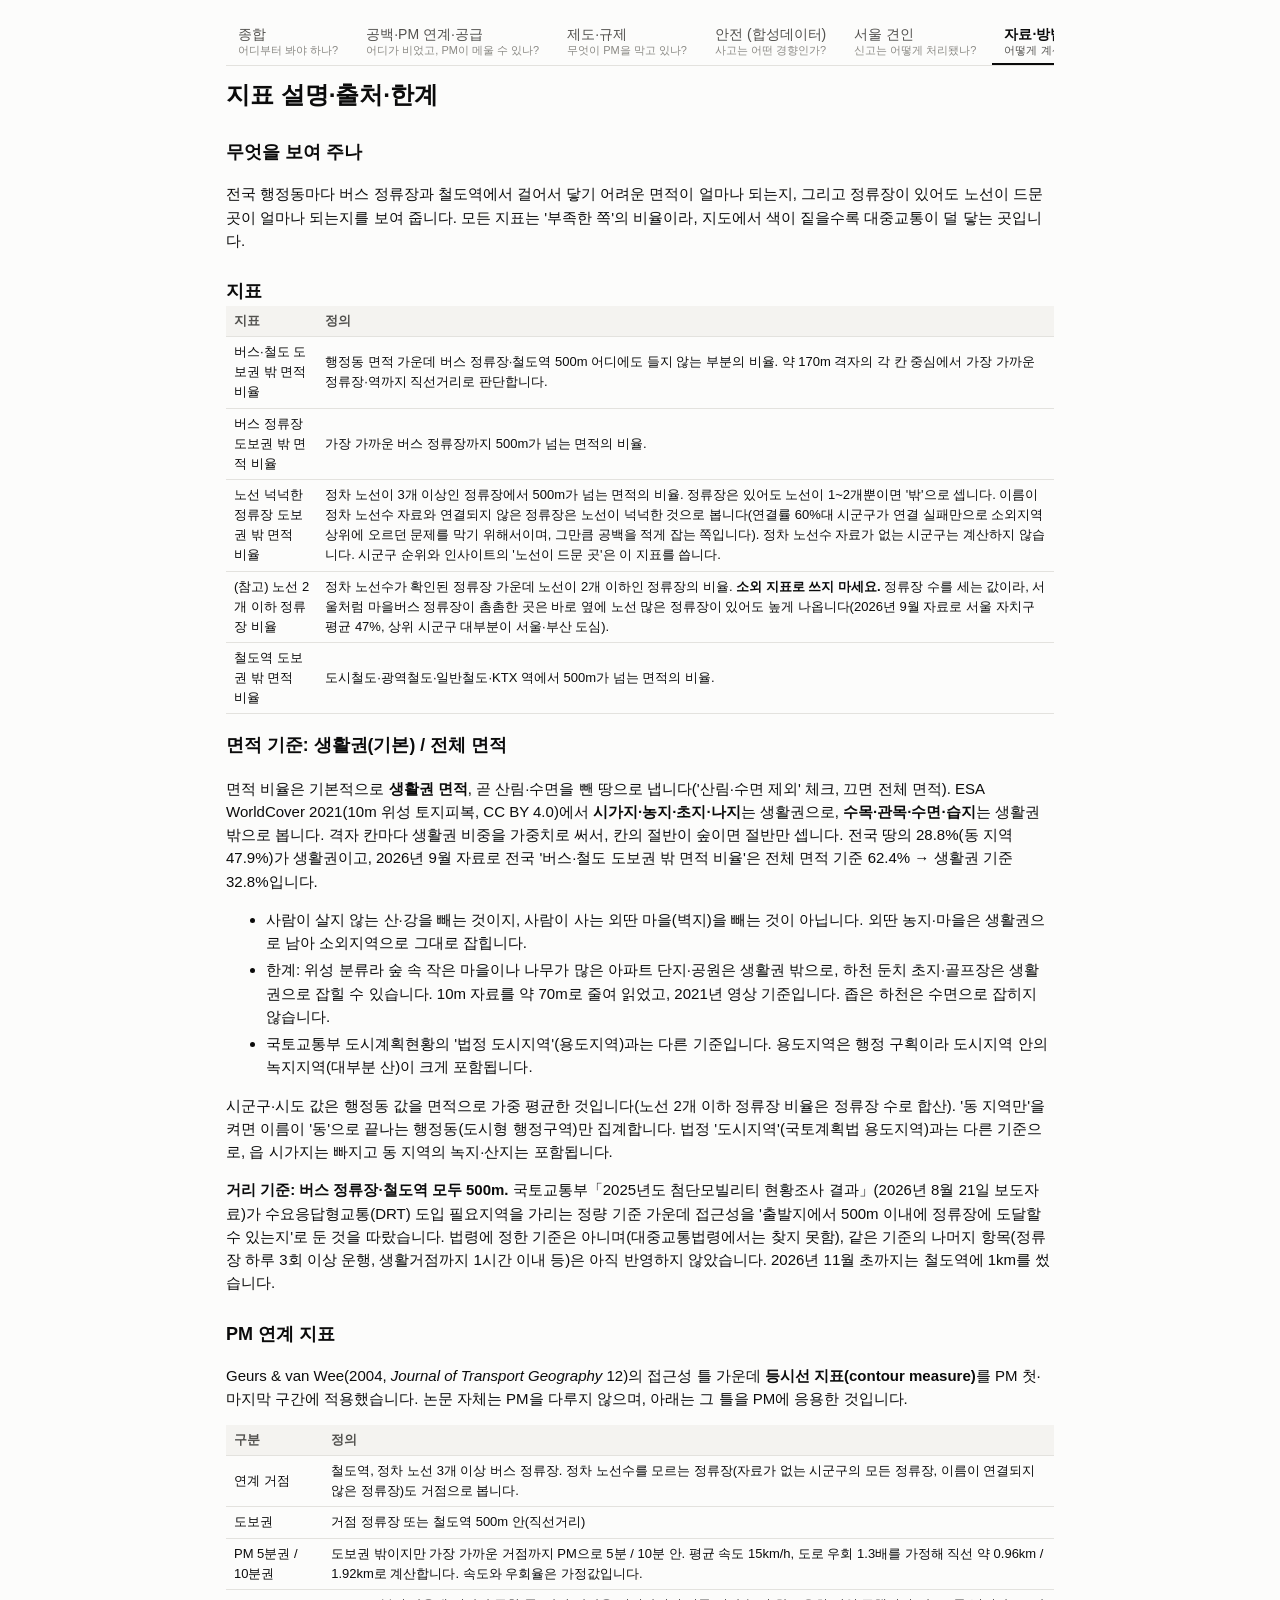
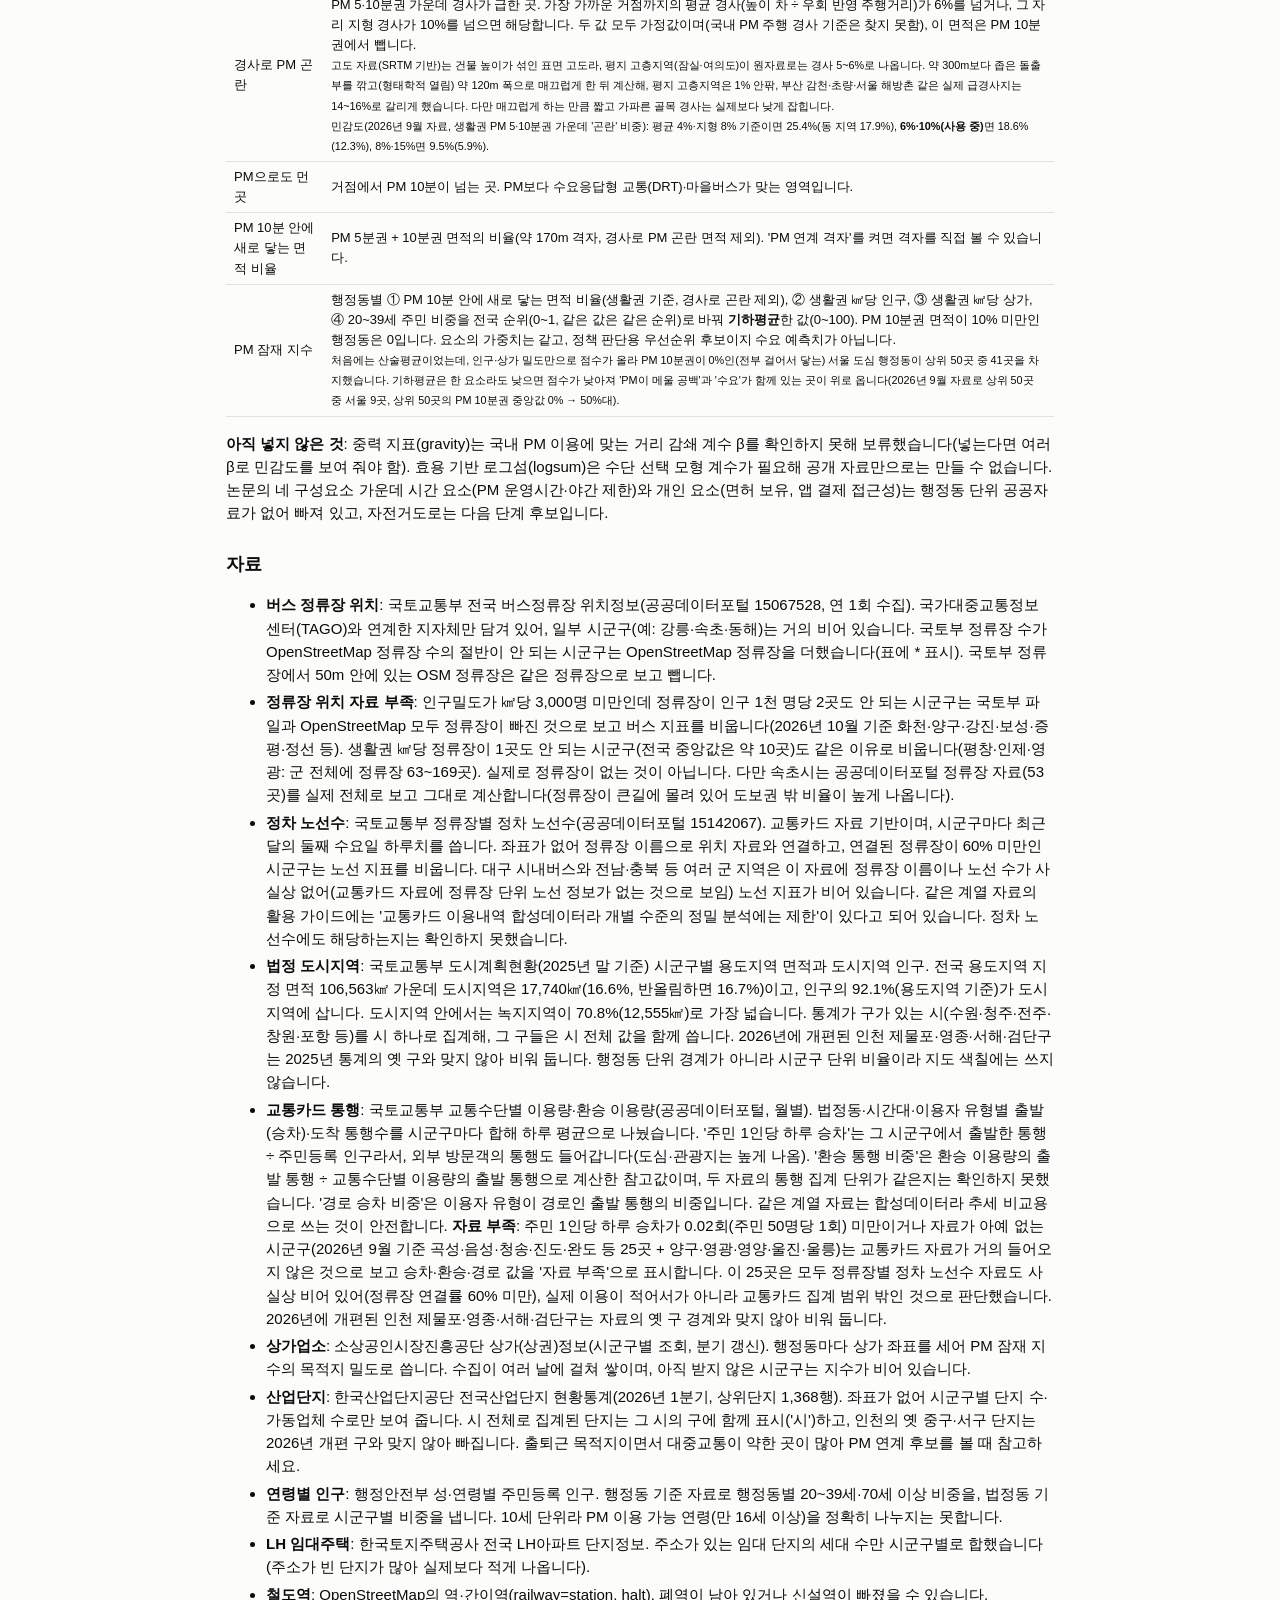
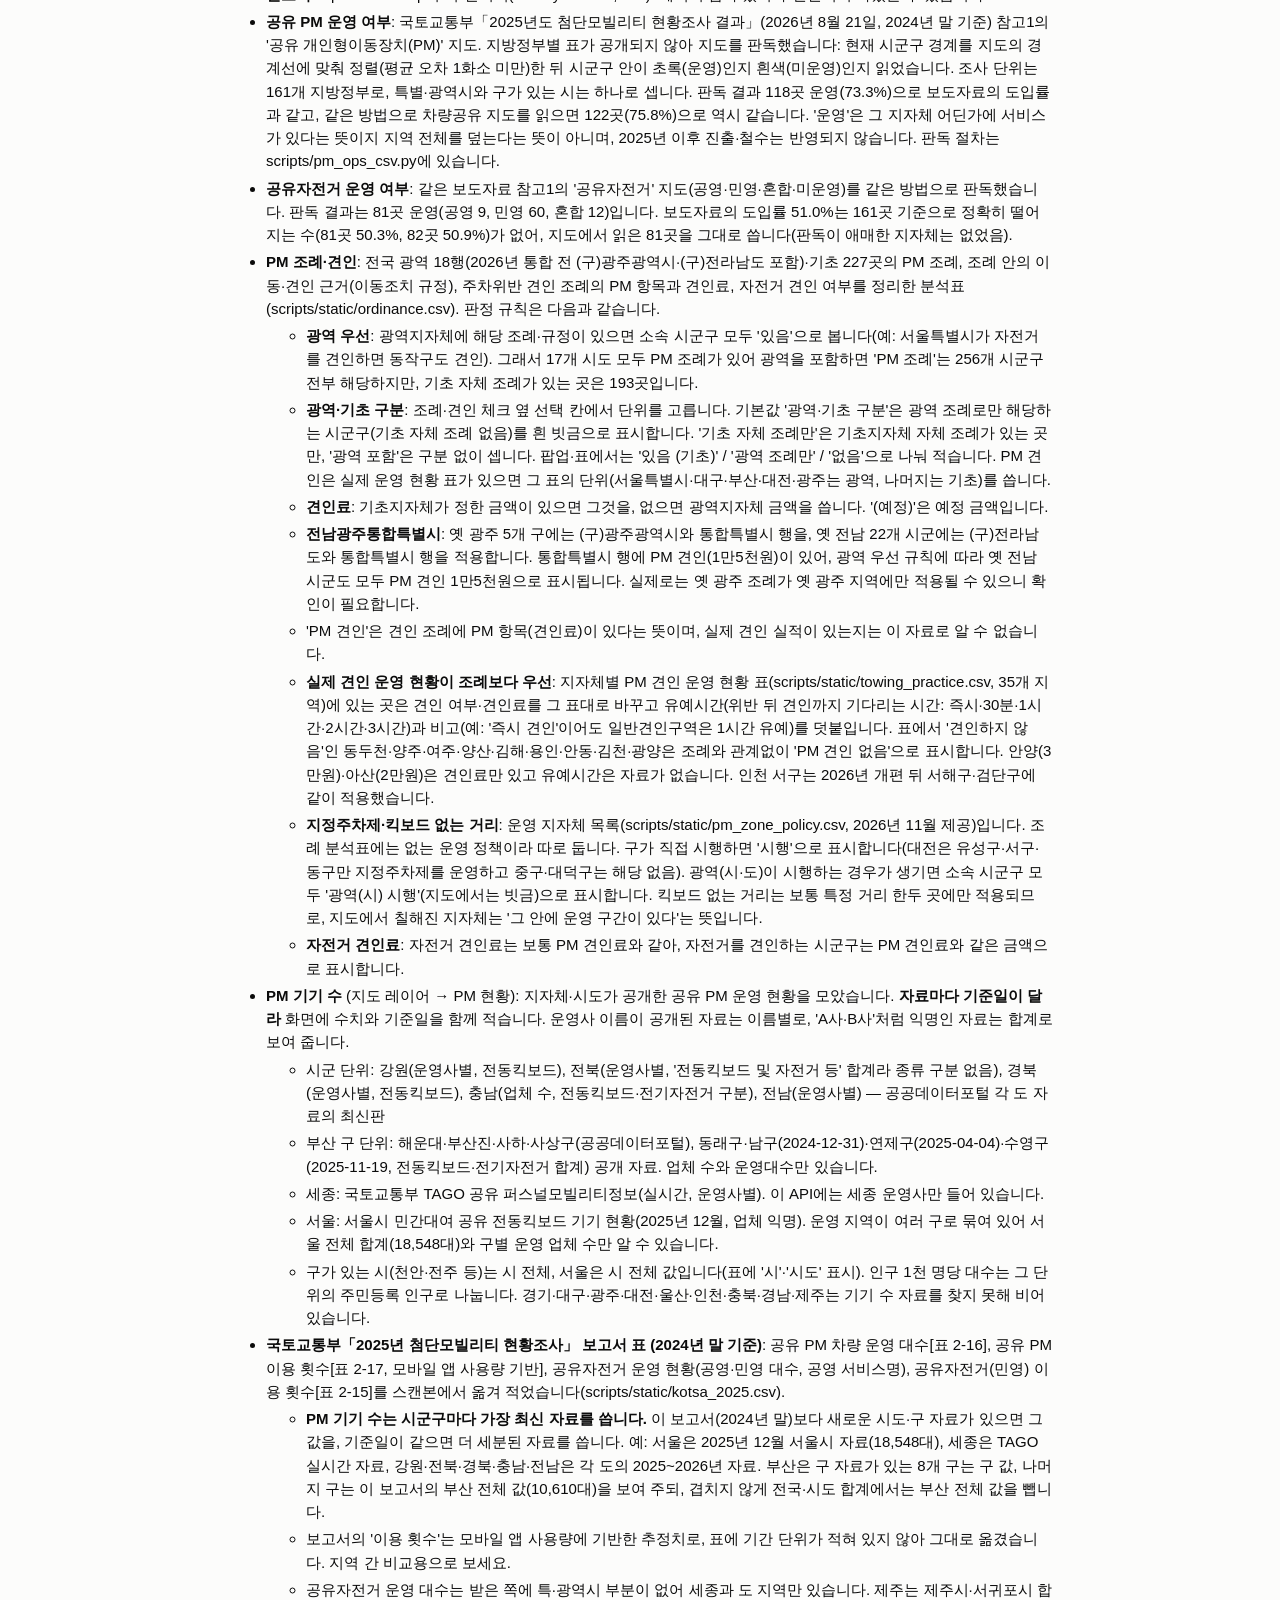
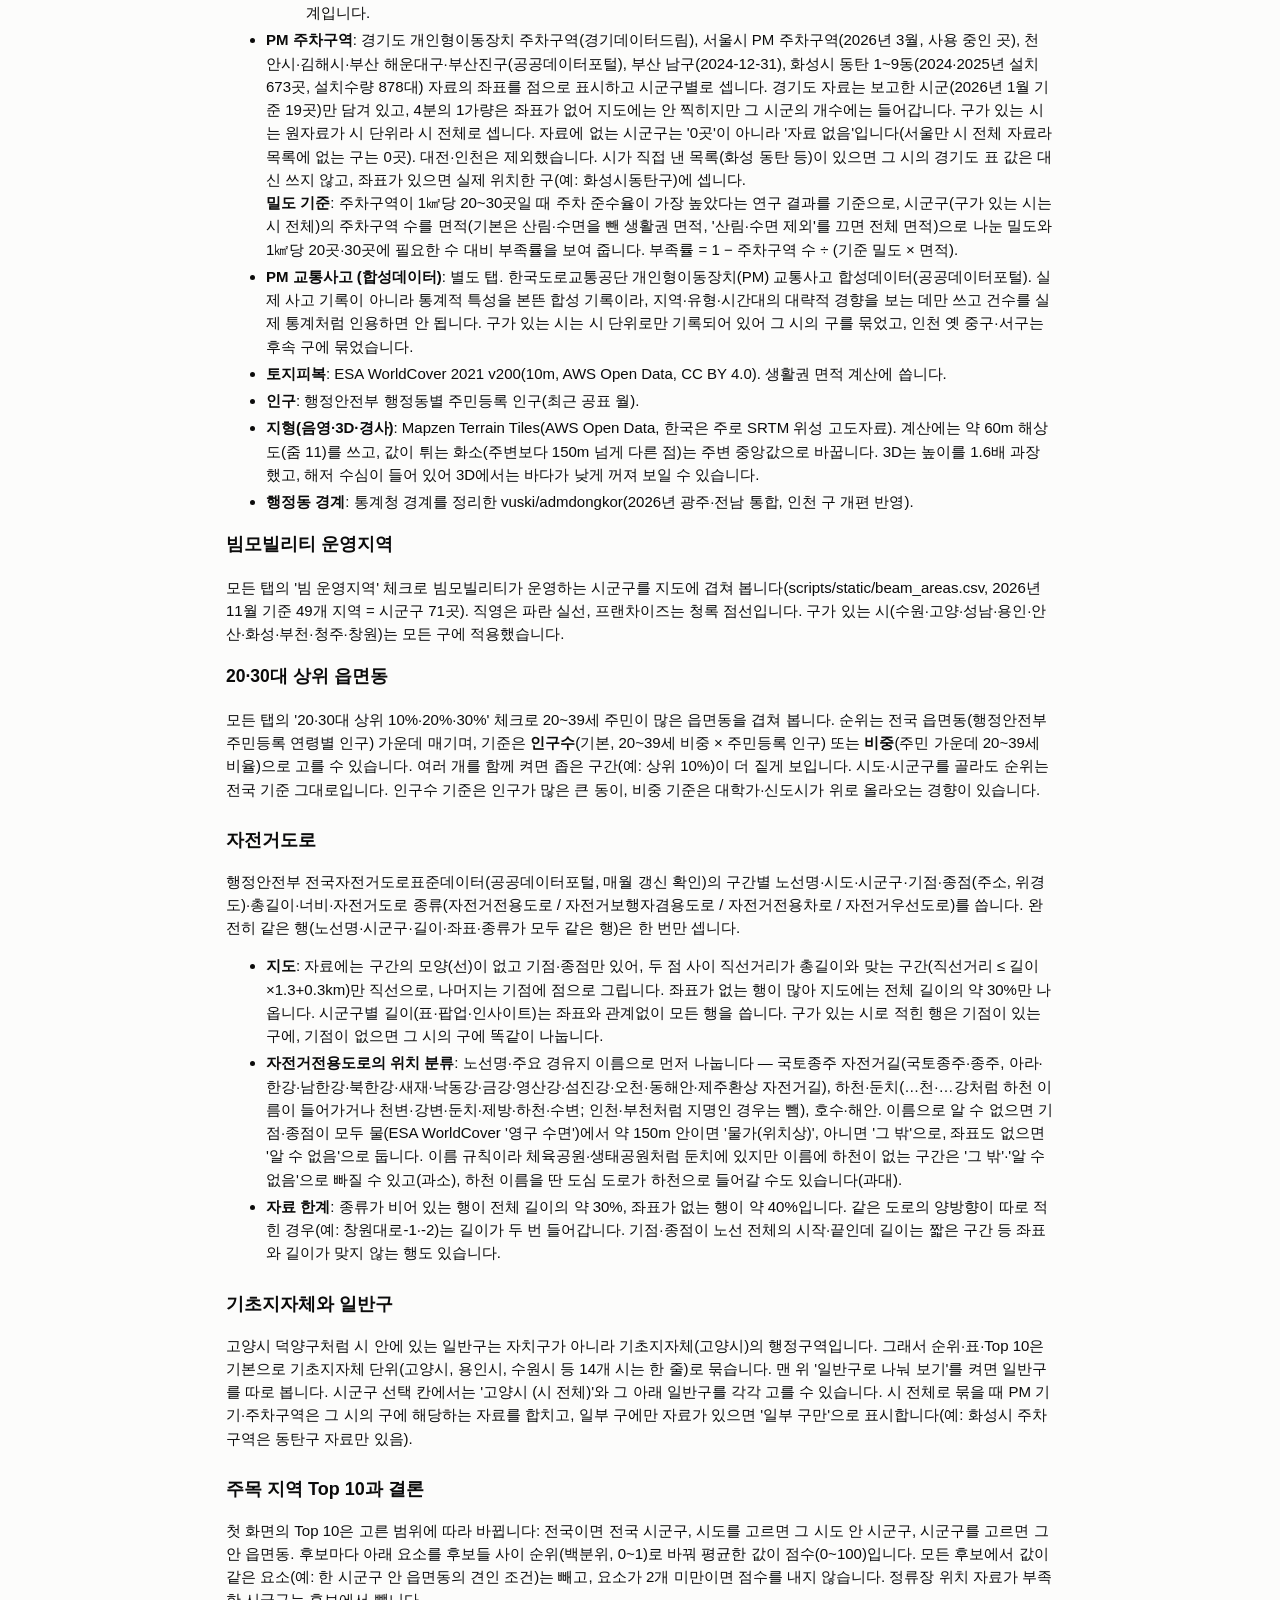
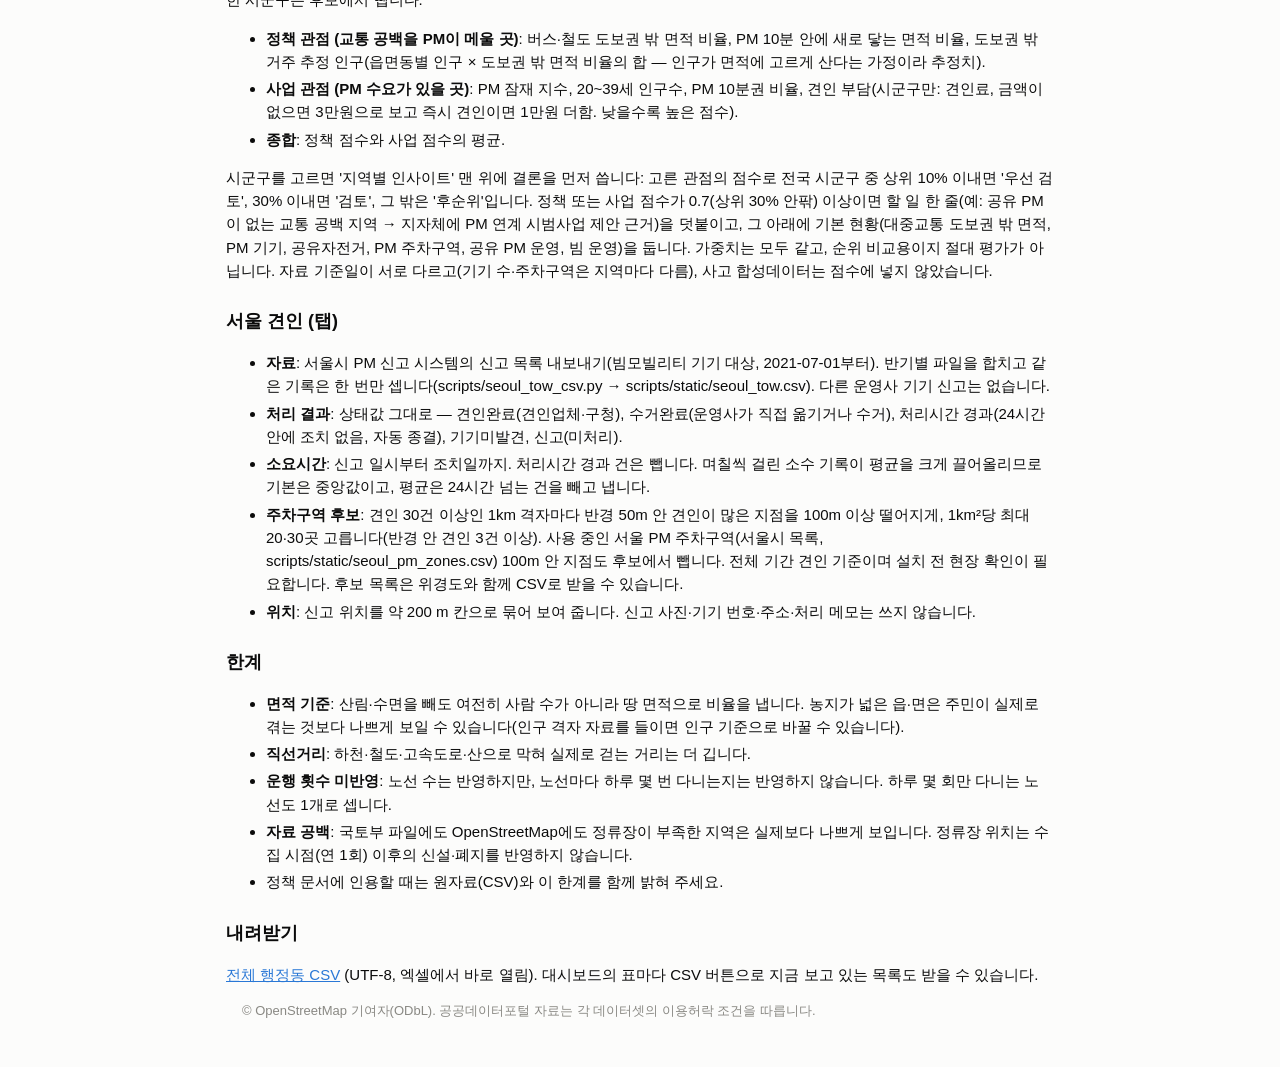
==== commit 6ea7ee36: "서울 견인: 주차구역 후보에서 건물 외곽선 판정 제거 (견인은 건물 밖에서 일어나므로) 배포를 오래 붙잡던 OSM 건물 수집(fetch seoul_buildings)과 build." ====
--- a/site/about.html
+++ b/site/about.html
@@ -127,7 +127,7 @@
   <li><b>자료</b>: 서울시 PM 신고 시스템의 신고 목록 내보내기(빔모빌리티 기기 대상, 2021-07-01부터). 반기별 파일을 합치고 같은 기록은 한 번만 셉니다(scripts/seoul_tow_csv.py → scripts/static/seoul_tow.csv). 다른 운영사 기기 신고는 없습니다.</li>
   <li><b>처리 결과</b>: 상태값 그대로 — 견인완료(견인업체·구청), 수거완료(운영사가 직접 옮기거나 수거), 처리시간 경과(24시간 안에 조치 없음, 자동 종결), 기기미발견, 신고(미처리).</li>
   <li><b>소요시간</b>: 신고 일시부터 조치일까지. 처리시간 경과 건은 뺍니다. 며칠씩 걸린 소수 기록이 평균을 크게 끌어올리므로 기본은 중앙값이고, 평균은 24시간 넘는 건을 빼고 냅니다.</li>
-  <li><b>주차구역 후보</b>: 견인 30건 이상인 1km 격자마다 반경 50m 안 견인이 많은 지점을 100m 이상 떨어지게, 1km²당 최대 20·30곳 고릅니다(반경 안 견인 3건 이상). OpenStreetMap 건물 안(가장자리 2m 포함)에 찍힌 견인 지점은 후보로 쓰지 않고, 사용 중인 서울 PM 주차구역(서울시 목록, scripts/static/seoul_pm_zones.csv) 100m 안 지점도 후보에서 뺍니다. 전체 기간 견인 기준이며 설치 전 현장 확인이 필요합니다. 후보 목록은 위경도와 함께 CSV로 받을 수 있습니다.</li>
+  <li><b>주차구역 후보</b>: 견인 30건 이상인 1km 격자마다 반경 50m 안 견인이 많은 지점을 100m 이상 떨어지게, 1km²당 최대 20·30곳 고릅니다(반경 안 견인 3건 이상). 사용 중인 서울 PM 주차구역(서울시 목록, scripts/static/seoul_pm_zones.csv) 100m 안 지점도 후보에서 뺍니다. 전체 기간 견인 기준이며 설치 전 현장 확인이 필요합니다. 후보 목록은 위경도와 함께 CSV로 받을 수 있습니다.</li>
   <li><b>위치</b>: 신고 위치를 약 200 m 칸으로 묶어 보여 줍니다. 신고 사진·기기 번호·주소·처리 메모는 쓰지 않습니다.</li>
 </ul>
 
